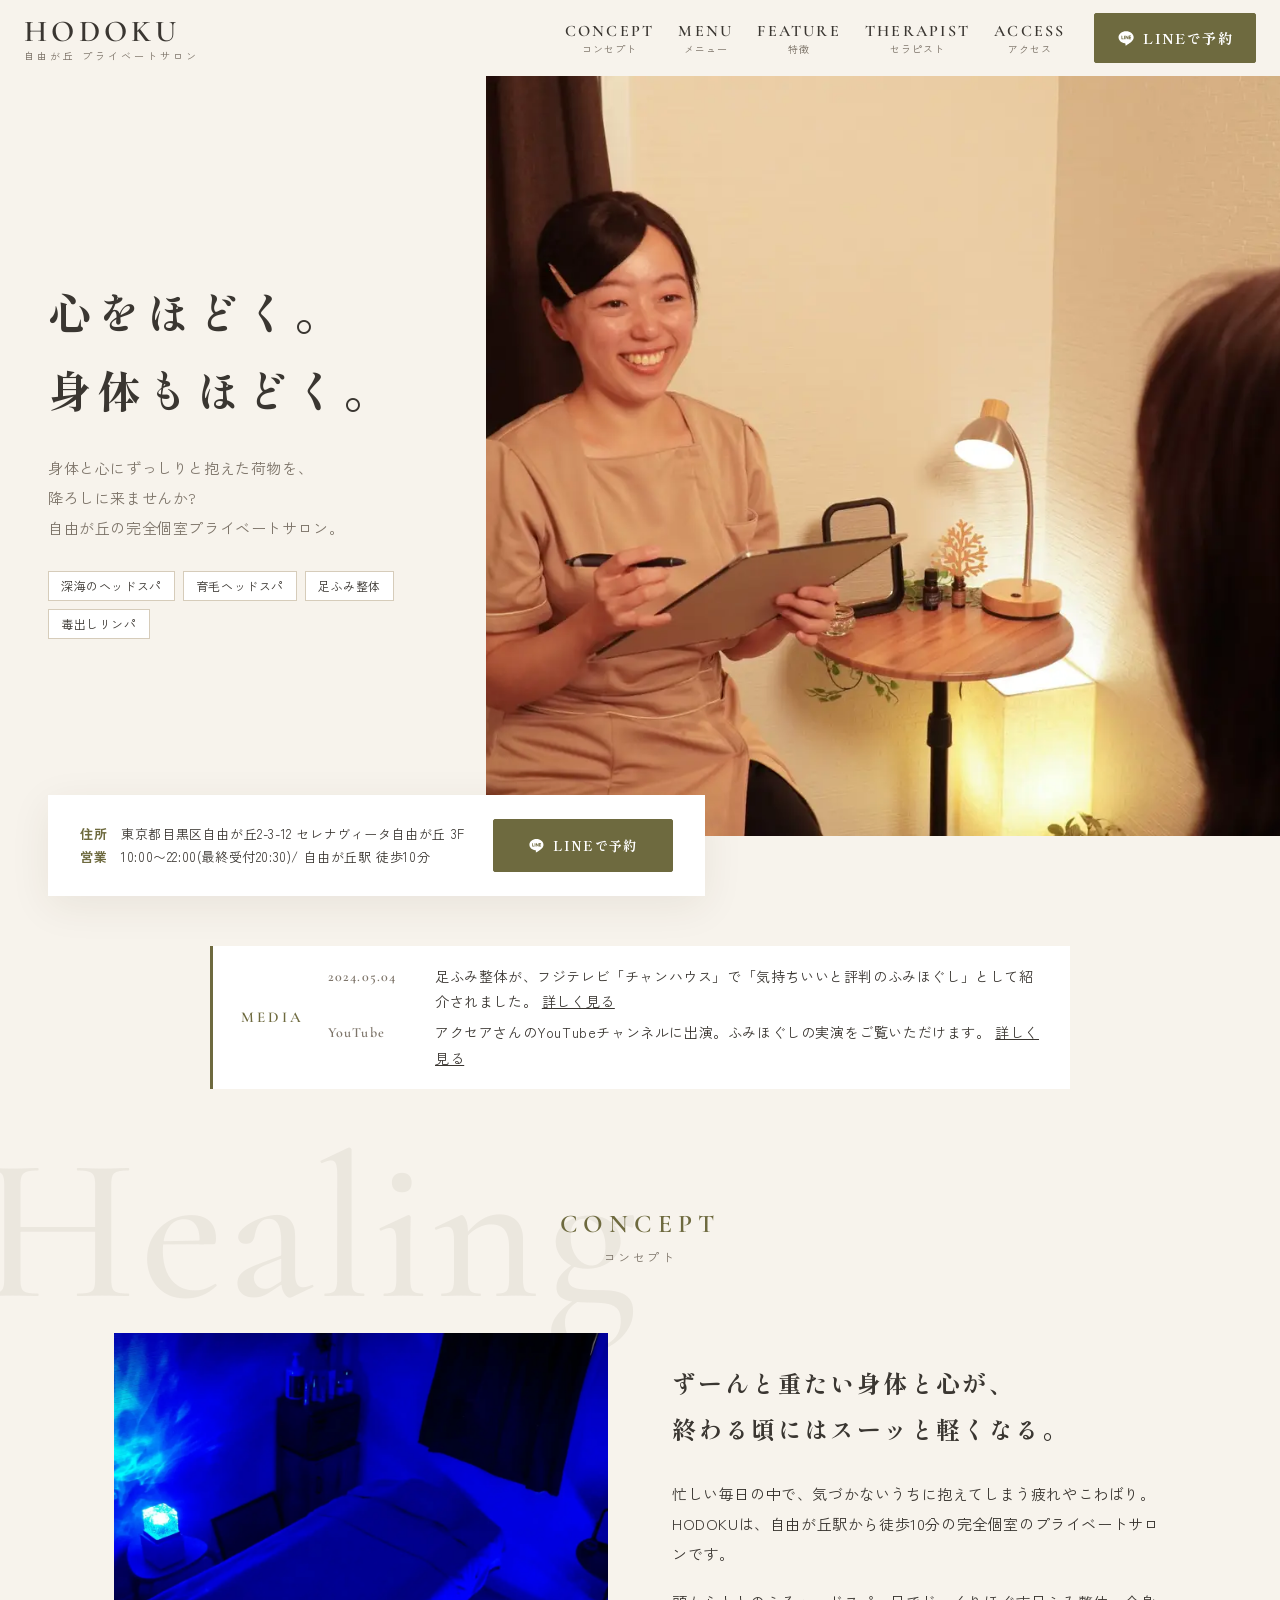
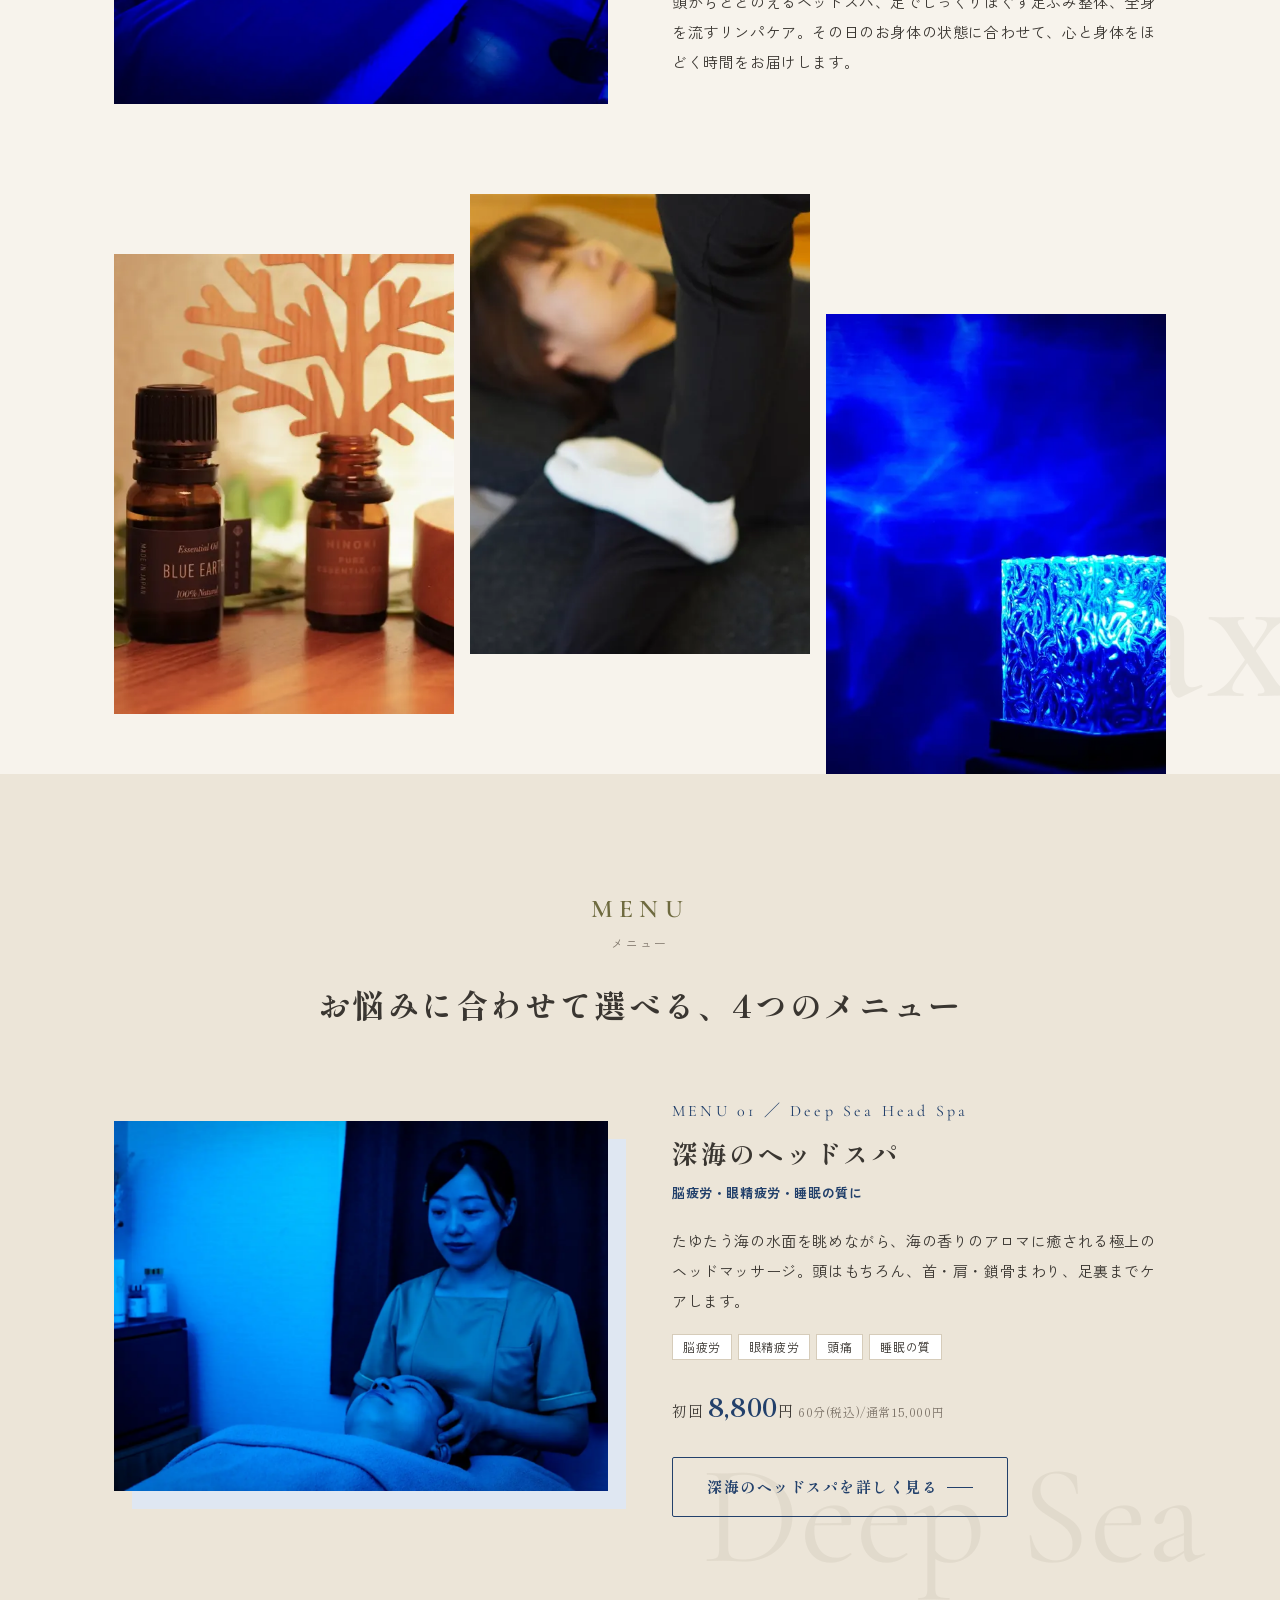
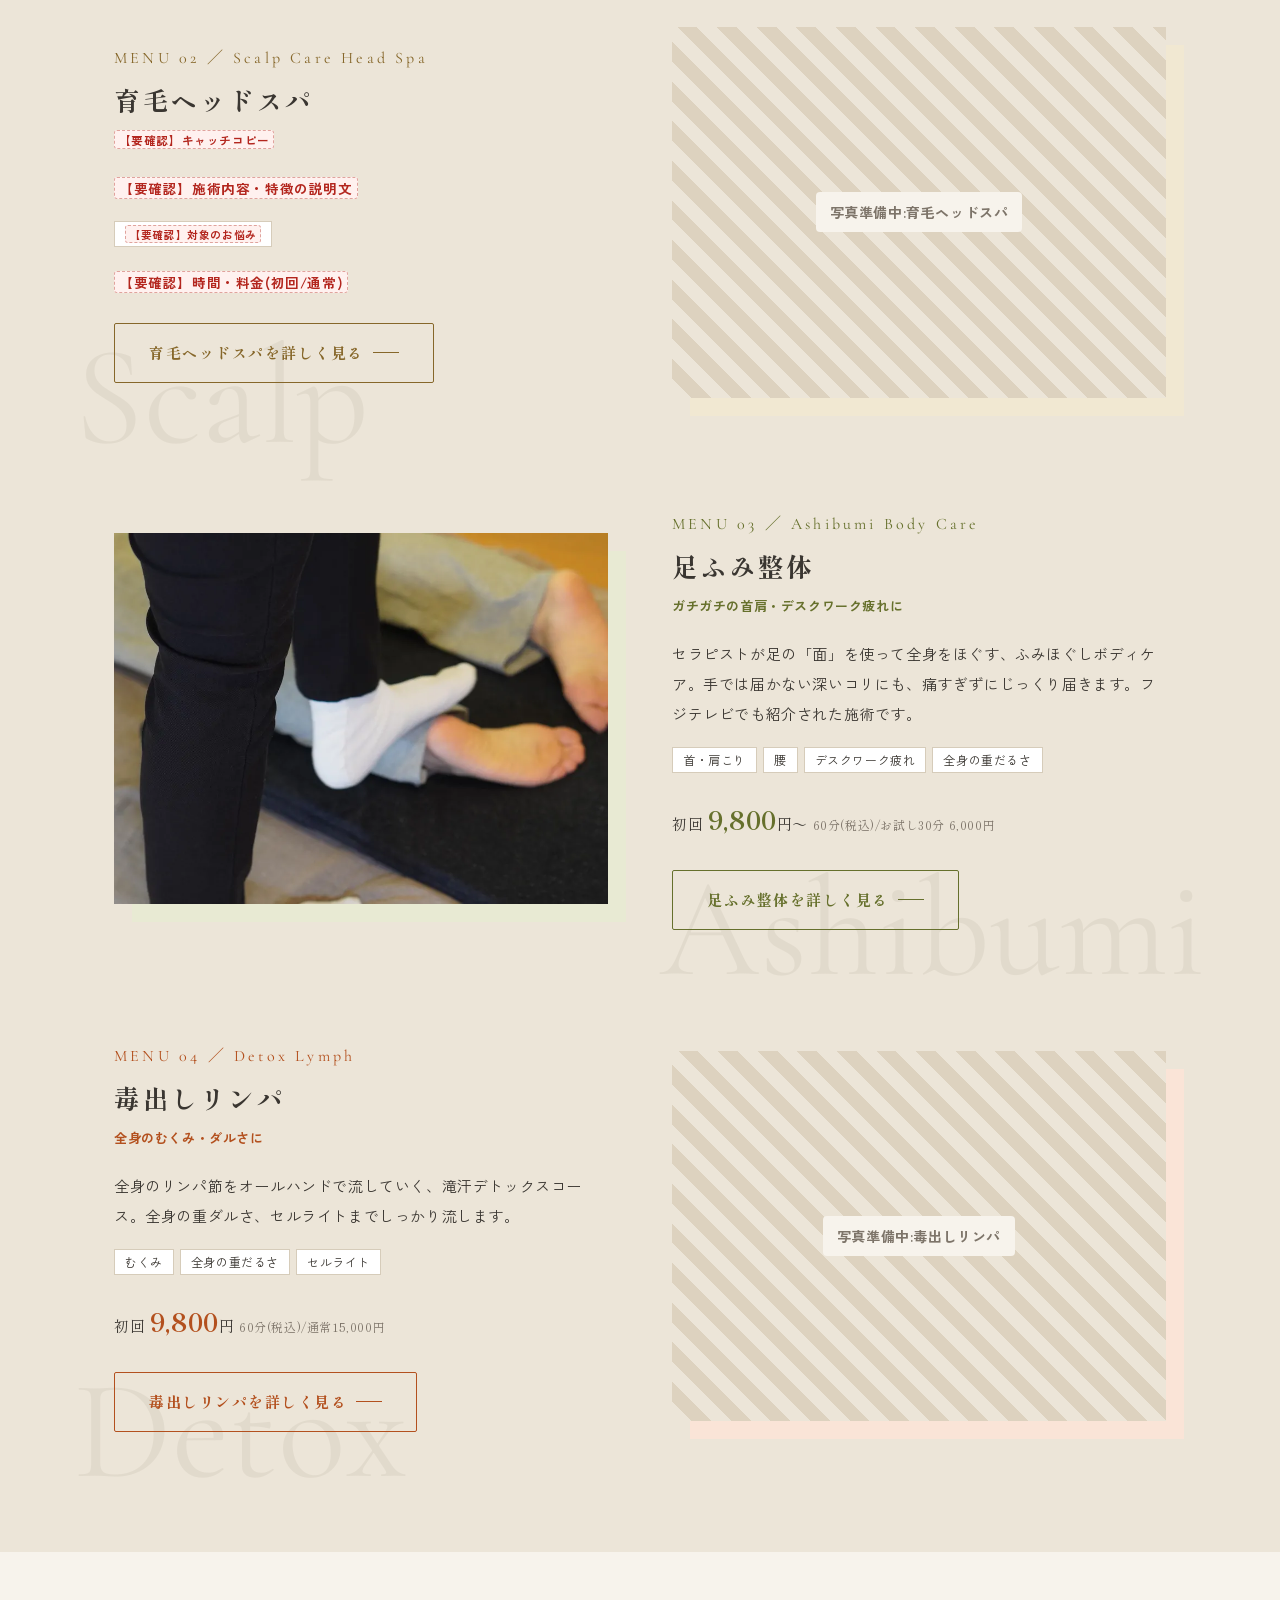
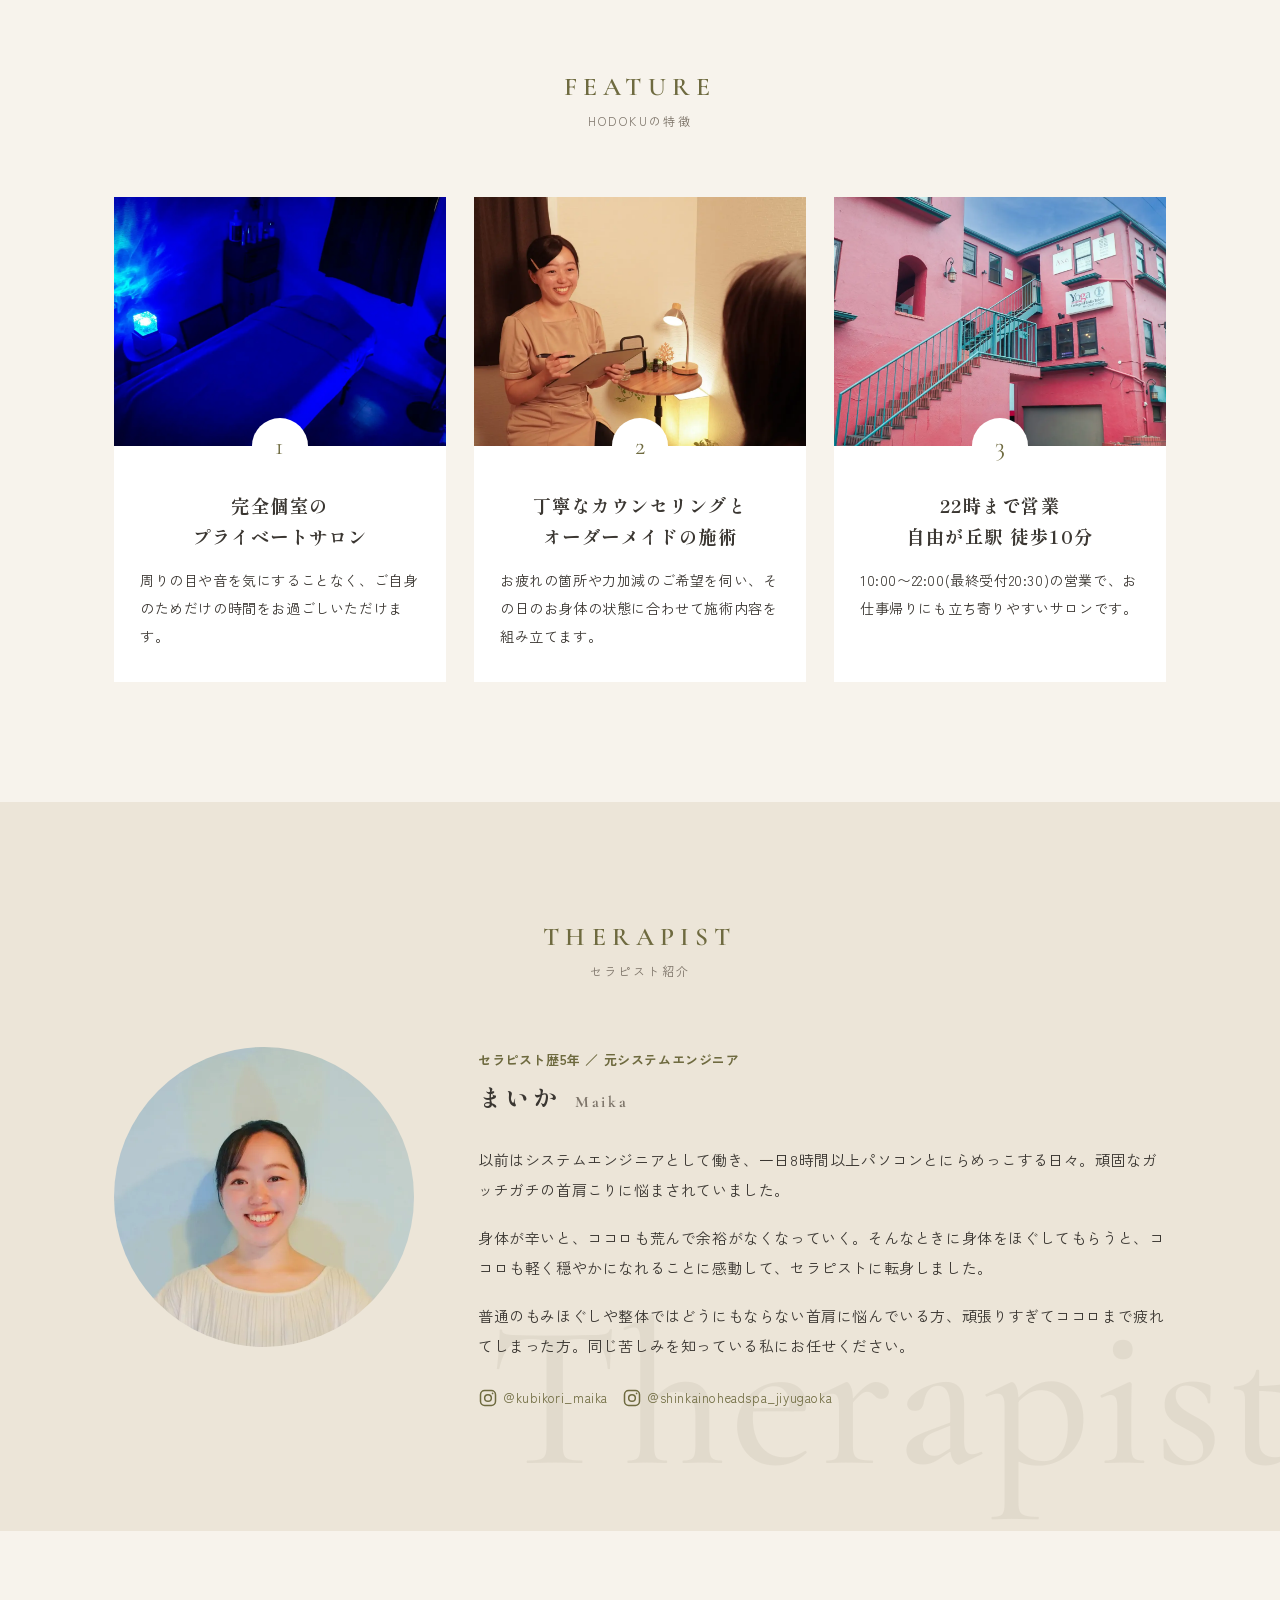
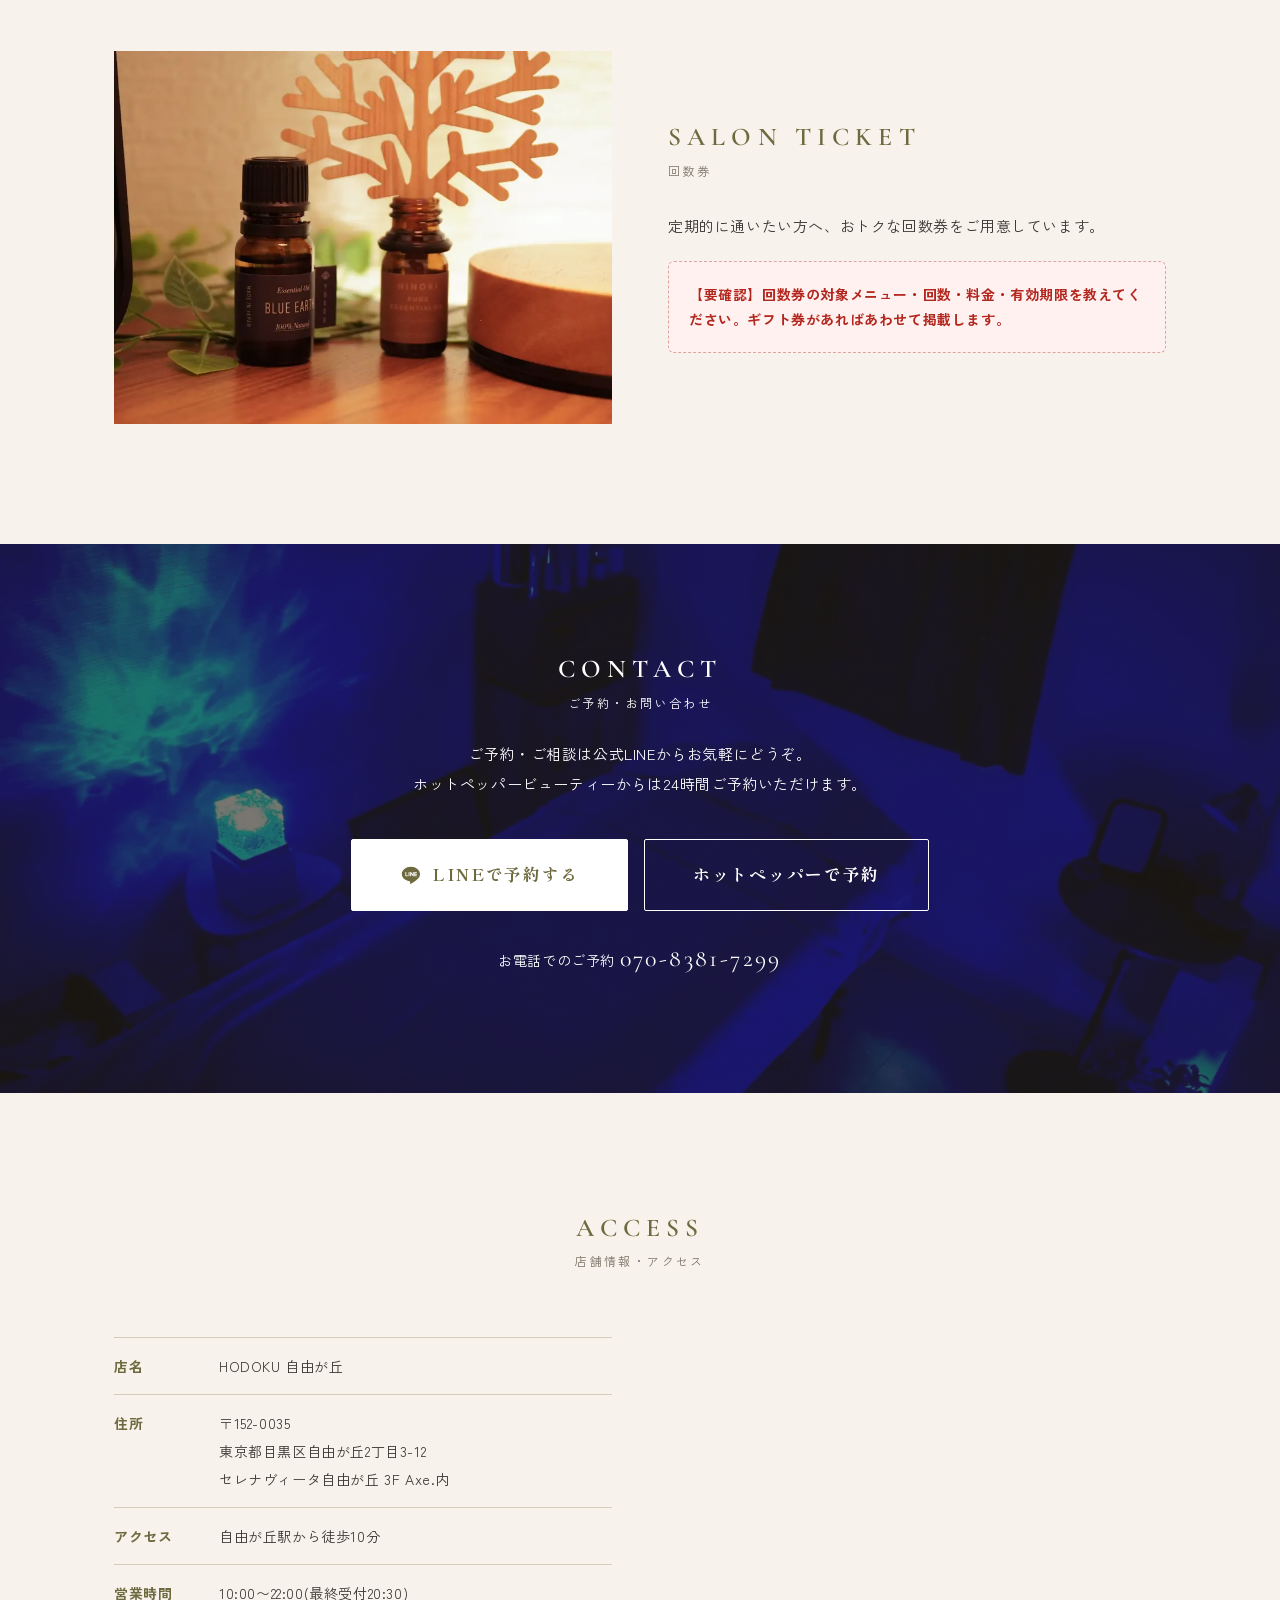
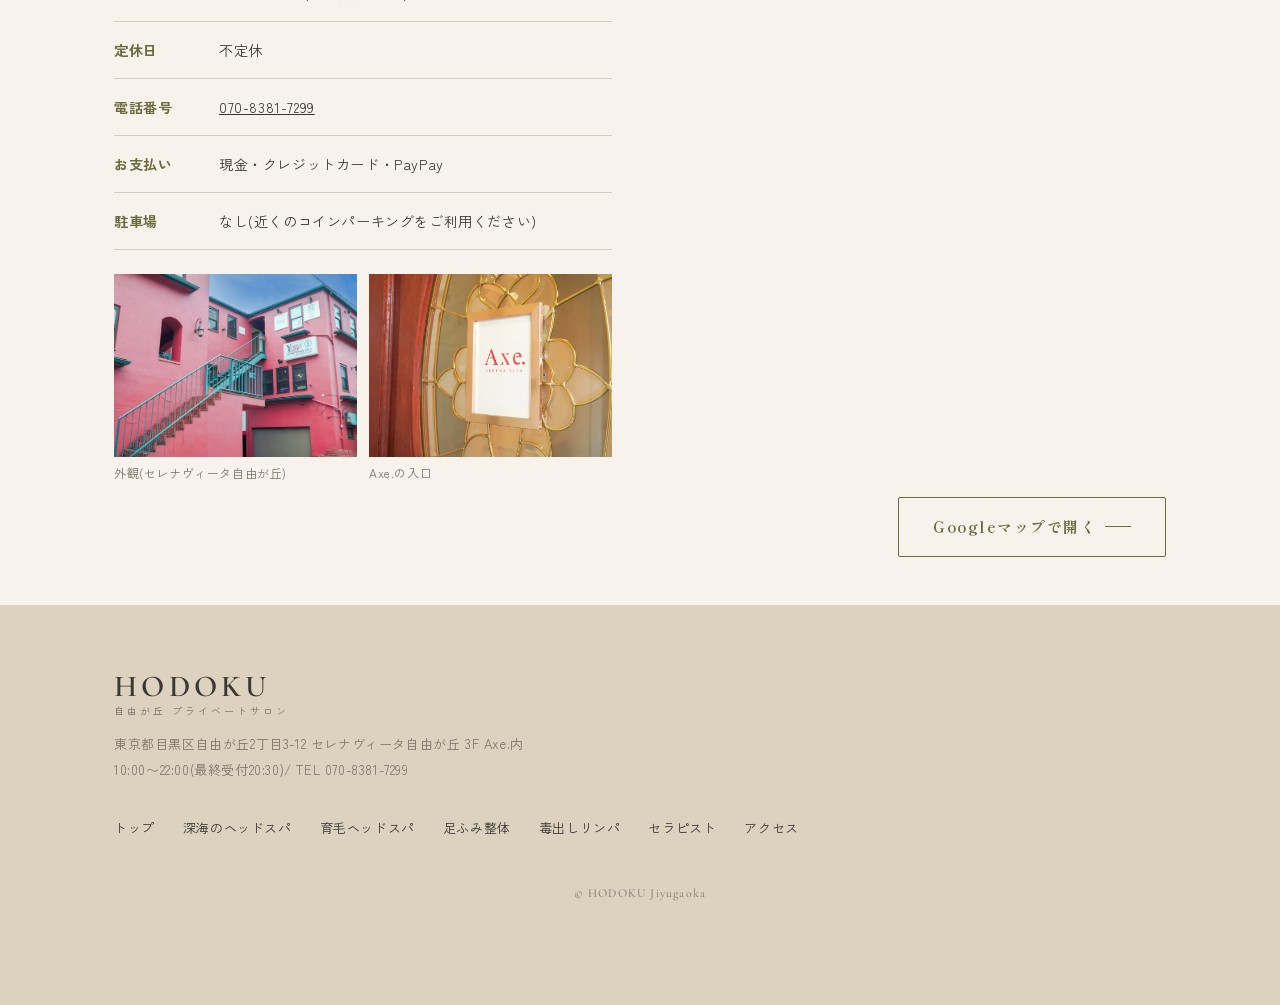
==== index.html @ baac7677 "Add the TV screenshots and embed the YouTube interview The two Fuji TV captures are cropped to drop " ====
<!DOCTYPE html>
<html lang="ja">
<head>
  <meta charset="UTF-8">
  <meta name="viewport" content="width=device-width, initial-scale=1">
  <title>HODOKU 自由が丘｜深海のヘッドスパ・育毛ヘッドスパ・足ふみ整体・毒出しリンパ</title>
  <meta name="description" content="自由が丘駅徒歩10分、完全個室のプライベートサロンHODOKU。深海のヘッドスパ、育毛ヘッドスパ、フジテレビでも紹介された足ふみ整体、毒出しリンパ。22時まで営業。">
  <meta property="og:title" content="HODOKU 自由が丘｜深海のヘッドスパ・育毛ヘッドスパ・足ふみ整体・毒出しリンパ">
  <meta property="og:description" content="自由が丘駅徒歩10分、完全個室のプライベートサロンHODOKU。深海のヘッドスパ、育毛ヘッドスパ、フジテレビでも紹介された足ふみ整体、毒出しリンパ。22時まで営業。">
  <meta property="og:type" content="website">
  <meta property="og:url" content="https://torontoriraku-cpu.github.io/hodoku-jiyugaoka/">
  <meta property="og:image" content="https://torontoriraku-cpu.github.io/hodoku-jiyugaoka/images/ogp.jpg">
  <meta name="twitter:card" content="summary_large_image">
  <link rel="icon" href="favicon.ico" sizes="any">
  <link rel="icon" href="images/icon-192.png" type="image/png" sizes="192x192">
  <link rel="apple-touch-icon" href="images/apple-touch-icon.png">
  <link rel="canonical" href="https://torontoriraku-cpu.github.io/hodoku-jiyugaoka/">
  <link rel="preconnect" href="https://fonts.googleapis.com">
  <link rel="preconnect" href="https://fonts.gstatic.com" crossorigin>
  <link href="https://fonts.googleapis.com/css2?family=Shippori+Mincho:wght@500;700&family=Zen+Kaku+Gothic+New:wght@400;500;700&family=Cormorant+Garamond:wght@500;600&display=swap" rel="stylesheet">
  <link rel="stylesheet" href="css/style.css?v=20261031f">
</head>
<body id="top">

  <header class="header">
    <div class="header__inner">
      <a href="#top" class="logo" aria-label="HODOKU 自由が丘 トップへ">
        <span class="logo__en">HODOKU</span>
        <span class="logo__sub">自由が丘 プライベートサロン</span>
      </a>
      <nav class="gnav" id="gnav" aria-label="メインメニュー">
        <ul class="gnav__list">
          <li><a href="#concept">CONCEPT<small>コンセプト</small></a></li>
          <li class="gnav__has-sub">
            <a href="#menu">MENU<small>メニュー</small></a>
            <ul class="gnav__sub">
              <li><a href="shinkai-headspa.html" class="theme-shinkai"><span class="gnav__sub-en">Deep Sea Head Spa</span>深海のヘッドスパ</a></li>
              <li><a href="ikumou-headspa.html" class="theme-ikumou"><span class="gnav__sub-en">Scalp Care Head Spa</span>育毛ヘッドスパ</a></li>
              <li><a href="ashibumi.html" class="theme-ashibumi"><span class="gnav__sub-en">Ashibumi Body Care</span>足ふみ整体</a></li>
              <li><a href="lymph.html" class="theme-lymph"><span class="gnav__sub-en">Detox Lymph</span>毒出しリンパ</a></li>
            </ul>
          </li>
          <li><a href="#feature">FEATURE<small>特徴</small></a></li>
          <li><a href="#therapist">THERAPIST<small>セラピスト</small></a></li>
          <li><a href="#access">ACCESS<small>アクセス</small></a></li>
        </ul>
        <a href="https://lin.ee/PEUslwN" class="btn btn--fill gnav__cta" target="_blank" rel="noopener"><svg class="ico" viewBox="0 0 24 24" aria-hidden="true"><path fill="currentColor" d="M12 3C6.5 3 2 6.6 2 11c0 3.9 3.5 7.2 8.3 7.9.3.1.8.2.9.5.1.3.1.7 0 .9l-.1.9c0 .3-.2 1 .9.5 1.1-.5 5.8-3.4 7.9-5.8C21.4 14.4 22 12.8 22 11c0-4.4-4.5-8-10-8Zm-3.6 10.6H6.4a.5.5 0 0 1-.5-.5V9.2a.5.5 0 0 1 1 0v3.4h1.5a.5.5 0 0 1 0 1Zm2-.5a.5.5 0 0 1-1 0V9.2a.5.5 0 0 1 1 0v3.9Zm4.7 0a.5.5 0 0 1-.9.3l-2-2.7v2.4a.5.5 0 0 1-1 0V9.2a.5.5 0 0 1 .9-.3l2 2.7V9.2a.5.5 0 0 1 1 0v3.9Zm3.1-2.4a.5.5 0 0 1 0 1h-1.5v.9h1.5a.5.5 0 0 1 0 1h-2a.5.5 0 0 1-.5-.5V9.2c0-.3.2-.5.5-.5h2a.5.5 0 0 1 0 1h-1.5v.9h1.5Z"/></svg>LINEで予約</a>
      </nav>
      <button class="hamburger" id="hamburger" type="button" aria-label="メニューを開く" aria-controls="gnav" aria-expanded="false">
        <span></span><span></span><span></span>
      </button>
    </div>
  </header>

  <main>

    <!-- ===== FV ===== -->
    <section class="top-fv">
      <div class="top-fv__inner">
        <div class="top-fv__copy">
          <h1 class="top-fv__catch">心をほどく。<br>身体もほどく。</h1>
          <p class="top-fv__lead">身体と心にずっしりと抱えた荷物を、<br class="pc">降ろしに来ませんか?<br>自由が丘の完全個室プライベートサロン。</p>
          <ul class="top-fv__menus">
            <li>深海のヘッドスパ</li><li>育毛ヘッドスパ</li><li>足ふみ整体</li><li>毒出しリンパ</li>
          </ul>
        </div>
        <figure class="top-fv__visual">
          <img src="images/counseling.webp" width="1200" height="900" alt="セラピストが施術前にお客様のお悩みを伺う様子">
        </figure>
      </div>
      <div class="top-fv__info">
        <dl>
          <dt>住所</dt><dd>東京都目黒区自由が丘2-3-12 セレナヴィータ自由が丘 3F</dd>
          <dt>営業</dt><dd>10:00〜22:00(最終受付20:30)/ 自由が丘駅 徒歩10分</dd>
        </dl>
        <a href="https://lin.ee/PEUslwN" class="btn btn--fill" target="_blank" rel="noopener"><svg class="ico" viewBox="0 0 24 24" aria-hidden="true"><path fill="currentColor" d="M12 3C6.5 3 2 6.6 2 11c0 3.9 3.5 7.2 8.3 7.9.3.1.8.2.9.5.1.3.1.7 0 .9l-.1.9c0 .3-.2 1 .9.5 1.1-.5 5.8-3.4 7.9-5.8C21.4 14.4 22 12.8 22 11c0-4.4-4.5-8-10-8Zm-3.6 10.6H6.4a.5.5 0 0 1-.5-.5V9.2a.5.5 0 0 1 1 0v3.4h1.5a.5.5 0 0 1 0 1Zm2-.5a.5.5 0 0 1-1 0V9.2a.5.5 0 0 1 1 0v3.9Zm4.7 0a.5.5 0 0 1-.9.3l-2-2.7v2.4a.5.5 0 0 1-1 0V9.2a.5.5 0 0 1 .9-.3l2 2.7V9.2a.5.5 0 0 1 1 0v3.9Zm3.1-2.4a.5.5 0 0 1 0 1h-1.5v.9h1.5a.5.5 0 0 1 0 1h-2a.5.5 0 0 1-.5-.5V9.2c0-.3.2-.5.5-.5h2a.5.5 0 0 1 0 1h-1.5v.9h1.5Z"/></svg>LINEで予約</a>
      </div>
    </section>

    <!-- ===== NEWS(メディア実績) ===== -->
    <div class="news">
      <div class="news__bar">
        <span class="news__label">MEDIA</span>
        <ul class="news__list">
          <li><time datetime="2024-05-04">2024.05.04</time><span>足ふみ整体が、フジテレビ「チャンハウス」で「気持ちいいと評判のふみほぐし」として紹介されました。 <a href="ashibumi.html#media">詳しく見る</a></span></li>
          <li><time>YouTube</time><span>アクセアさんのYouTubeチャンネルに出演。ふみほぐしの実演をご覧いただけます。 <a href="ashibumi.html#media">詳しく見る</a></span></li>
        </ul>
      </div>
    </div>

    <!-- ===== CONCEPT ===== -->
    <section class="section concept" id="concept">
      <span class="ghost ghost--1" aria-hidden="true">Healing</span>
      <div class="container">
        <div class="sec-head">
          <p class="sec-en">CONCEPT</p>
          <p class="sec-ja">コンセプト</p>
        </div>

        <div class="concept__grid">
          <figure class="concept__photo"><img src="images/room.webp" width="1200" height="900" alt="完全個室の施術ルーム" loading="lazy"></figure>
          <div class="concept__text">
            <h3>ずーんと重たい身体と心が、<br>終わる頃にはスーッと軽くなる。</h3>
            <p>忙しい毎日の中で、気づかないうちに抱えてしまう疲れやこわばり。HODOKUは、自由が丘駅から徒歩10分の完全個室のプライベートサロンです。</p>
            <p>頭からととのえるヘッドスパ、足でじっくりほぐす足ふみ整体、全身を流すリンパケア。その日のお身体の状態に合わせて、心と身体をほどく時間をお届けします。</p>
          </div>
        </div>
        <div class="collage" aria-hidden="true">
          <img class="c1" src="images/aroma.webp" alt="" loading="lazy">
          <img class="c2" src="images/ashibumi-2.webp" alt="" loading="lazy">
          <img class="c3" src="images/wave-lamp.webp" alt="" loading="lazy">
        </div>
      </div>
      <span class="ghost ghost--2" aria-hidden="true">Relax</span>
    </section>

    <!-- ===== MENU ===== -->
    <section class="section section--sand" id="menu">
      <div class="container">
        <div class="sec-head">
          <p class="sec-en">MENU</p>
          <p class="sec-ja">メニュー</p>
          <h2 class="sec-title">お悩みに合わせて選べる、4つのメニュー</h2>
        </div>

        <div class="menu-rows">
          <article class="menu-row theme-shinkai">
            <div class="menu-row__photo"><img src="images/treatment.webp" width="1200" height="900" alt="深海をイメージした青い光の中でのヘッドスパ" loading="lazy"></div>
            <div class="menu-row__body">
              <p class="menu-row__no">MENU 01 ／ Deep Sea Head Spa</p>
              <h3 class="menu-row__title">深海のヘッドスパ</h3>
              <p class="menu-row__catch">脳疲労・眼精疲労・睡眠の質に</p>
              <p class="menu-row__desc">たゆたう海の水面を眺めながら、海の香りのアロマに癒される極上のヘッドマッサージ。頭はもちろん、首・肩・鎖骨まわり、足裏までケアします。</p>
              <ul class="menu-row__tags"><li>脳疲労</li><li>眼精疲労</li><li>頭痛</li><li>睡眠の質</li></ul>
              <p class="menu-row__price">初回 <b>8,800</b>円 <small>60分(税込)/通常15,000円</small></p>
              <a href="shinkai-headspa.html" class="btn btn--line btn-arrow">深海のヘッドスパを詳しく見る</a>
            </div>
            <span class="menu-row__ghost" aria-hidden="true">Deep Sea</span>
          </article>
          <article class="menu-row theme-ikumou">
            <div class="menu-row__photo"><div class="photo-ph"><span>写真準備中:育毛ヘッドスパ</span></div></div>
            <div class="menu-row__body">
              <p class="menu-row__no">MENU 02 ／ Scalp Care Head Spa</p>
              <h3 class="menu-row__title">育毛ヘッドスパ</h3>
              <p class="menu-row__catch"><span class="todo">【要確認】キャッチコピー</span></p>
              <p class="menu-row__desc"><span class="todo">【要確認】施術内容・特徴の説明文</span></p>
              <ul class="menu-row__tags"><li><span class="todo">【要確認】対象のお悩み</span></li></ul>
              <p class="menu-row__price"><span class="todo">【要確認】時間・料金(初回/通常)</span></p>
              <a href="ikumou-headspa.html" class="btn btn--line btn-arrow">育毛ヘッドスパを詳しく見る</a>
            </div>
            <span class="menu-row__ghost" aria-hidden="true">Scalp</span>
          </article>
          <article class="menu-row theme-ashibumi">
            <div class="menu-row__photo"><img src="images/ashibumi-1.webp" width="1200" height="900" alt="セラピストが足でふくらはぎをほぐす足ふみ整体の様子" loading="lazy"></div>
            <div class="menu-row__body">
              <p class="menu-row__no">MENU 03 ／ Ashibumi Body Care</p>
              <h3 class="menu-row__title">足ふみ整体</h3>
              <p class="menu-row__catch">ガチガチの首肩・デスクワーク疲れに</p>
              <p class="menu-row__desc">セラピストが足の「面」を使って全身をほぐす、ふみほぐしボディケア。手では届かない深いコリにも、痛すぎずにじっくり届きます。フジテレビでも紹介された施術です。</p>
              <ul class="menu-row__tags"><li>首・肩こり</li><li>腰</li><li>デスクワーク疲れ</li><li>全身の重だるさ</li></ul>
              <p class="menu-row__price">初回 <b>9,800</b>円〜 <small>60分(税込)/お試し30分 6,000円</small></p>
              <a href="ashibumi.html" class="btn btn--line btn-arrow">足ふみ整体を詳しく見る</a>
            </div>
            <span class="menu-row__ghost" aria-hidden="true">Ashibumi</span>
          </article>
          <article class="menu-row theme-lymph">
            <div class="menu-row__photo"><div class="photo-ph"><span>写真準備中:毒出しリンパ</span></div></div>
            <div class="menu-row__body">
              <p class="menu-row__no">MENU 04 ／ Detox Lymph</p>
              <h3 class="menu-row__title">毒出しリンパ</h3>
              <p class="menu-row__catch">全身のむくみ・ダルさに</p>
              <p class="menu-row__desc">全身のリンパ節をオールハンドで流していく、滝汗デトックスコース。全身の重ダルさ、セルライトまでしっかり流します。</p>
              <ul class="menu-row__tags"><li>むくみ</li><li>全身の重だるさ</li><li>セルライト</li></ul>
              <p class="menu-row__price">初回 <b>9,800</b>円 <small>60分(税込)/通常15,000円</small></p>
              <a href="lymph.html" class="btn btn--line btn-arrow">毒出しリンパを詳しく見る</a>
            </div>
            <span class="menu-row__ghost" aria-hidden="true">Detox</span>
          </article>
        </div>
      </div>
    </section>

    <!-- ===== FEATURE(特徴) ===== -->
    <section class="section" id="feature">
      <div class="container">
        <div class="sec-head">
          <p class="sec-en">FEATURE</p>
          <p class="sec-ja">HODOKUの特徴</p>
        </div>

        <ul class="char-list">
          <li class="char-item">
            <img src="images/room.webp" width="1200" height="900" alt="" loading="lazy">
            <div class="char-item__body">
              <span class="char-item__no">1</span>
              <h3>完全個室の<br>プライベートサロン</h3>
              <p>周りの目や音を気にすることなく、ご自身のためだけの時間をお過ごしいただけます。</p>
            </div>
          </li>
          <li class="char-item">
            <img src="images/counseling.webp" width="1200" height="900" alt="" loading="lazy">
            <div class="char-item__body">
              <span class="char-item__no">2</span>
              <h3>丁寧なカウンセリングと<br>オーダーメイドの施術</h3>
              <p>お疲れの箇所や力加減のご希望を伺い、その日のお身体の状態に合わせて施術内容を組み立てます。</p>
            </div>
          </li>
          <li class="char-item">
            <img src="images/exterior.webp" width="1200" height="900" alt="" loading="lazy">
            <div class="char-item__body">
              <span class="char-item__no">3</span>
              <h3>22時まで営業<br>自由が丘駅 徒歩10分</h3>
              <p>10:00〜22:00(最終受付20:30)の営業で、お仕事帰りにも立ち寄りやすいサロンです。</p>
            </div>
          </li>
        </ul>
      </div>
    </section>

    <!-- ===== THERAPIST ===== -->
    <section class="section section--sand" id="therapist">
      <span class="ghost" style="right:-20px;bottom:30px" aria-hidden="true">Therapist</span>
      <div class="container">
        <div class="sec-head">
          <p class="sec-en">THERAPIST</p>
          <p class="sec-ja">セラピスト紹介</p>
        </div>

        <div class="therapist__grid">
          <figure class="therapist__photo"><img src="images/therapist.webp" width="600" height="600" alt="セラピスト まいか" loading="lazy"></figure>
          <div>
            <p class="therapist__role">セラピスト歴5年 ／ 元システムエンジニア</p>
            <h3 class="therapist__name">まいか<small>Maika</small></h3>
            <div class="therapist__text">
              <p>以前はシステムエンジニアとして働き、一日8時間以上パソコンとにらめっこする日々。頑固なガッチガチの首肩こりに悩まされていました。</p>
              <p>身体が辛いと、ココロも荒んで余裕がなくなっていく。そんなときに身体をほぐしてもらうと、ココロも軽く穏やかになれることに感動して、セラピストに転身しました。</p>
              <p>普通のもみほぐしや整体ではどうにもならない首肩に悩んでいる方、頑張りすぎてココロまで疲れてしまった方。同じ苦しみを知っている私にお任せください。</p>
            </div>
            <div class="therapist__sns">
              <a href="https://www.instagram.com/kubikori_maika" target="_blank" rel="noopener"><svg viewBox="0 0 24 24" aria-hidden="true" fill="none" stroke="currentColor" stroke-width="1.8"><rect x="3" y="3" width="18" height="18" rx="5"/><circle cx="12" cy="12" r="4"/><circle cx="17.5" cy="6.5" r="1" fill="currentColor" stroke="none"/></svg>@kubikori_maika</a>
              <a href="https://www.instagram.com/shinkainoheadspa_jiyugaoka" target="_blank" rel="noopener"><svg viewBox="0 0 24 24" aria-hidden="true" fill="none" stroke="currentColor" stroke-width="1.8"><rect x="3" y="3" width="18" height="18" rx="5"/><circle cx="12" cy="12" r="4"/><circle cx="17.5" cy="6.5" r="1" fill="currentColor" stroke="none"/></svg>@shinkainoheadspa_jiyugaoka</a>
            </div>
          </div>
        </div>
      </div>
    </section>

    <!-- ===== TICKET ===== -->
    <section class="section" id="ticket">
      <div class="container">
        <div class="ticket__grid">
          <figure class="ticket__photo"><img src="images/aroma.webp" width="1200" height="900" alt="サロンのアロマ" loading="lazy"></figure>
          <div>
            <div class="sec-head sec-head--left" style="margin-bottom:28px">
              <p class="sec-en">SALON TICKET</p>
              <p class="sec-ja">回数券</p>
            </div>
            <p>定期的に通いたい方へ、おトクな回数券をご用意しています。</p>
            <div style="margin-top:20px"><p class="todo-block">【要確認】回数券の対象メニュー・回数・料金・有効期限を教えてください。ギフト券があればあわせて掲載します。</p></div>
          </div>
        </div>
      </div>
    </section>

    <!-- ===== CONTACT ===== -->
    <section class="contact" id="reserve">
      <div class="container">
        <p class="sec-en">CONTACT</p>
        <p class="sec-ja">ご予約・お問い合わせ</p>
        <p class="contact__text">ご予約・ご相談は公式LINEからお気軽にどうぞ。<br>ホットペッパービューティーからは24時間ご予約いただけます。</p>
        <div class="contact__btns">
          <a href="https://lin.ee/PEUslwN" class="btn btn--white btn--lg" target="_blank" rel="noopener"><svg class="ico" viewBox="0 0 24 24" aria-hidden="true"><path fill="currentColor" d="M12 3C6.5 3 2 6.6 2 11c0 3.9 3.5 7.2 8.3 7.9.3.1.8.2.9.5.1.3.1.7 0 .9l-.1.9c0 .3-.2 1 .9.5 1.1-.5 5.8-3.4 7.9-5.8C21.4 14.4 22 12.8 22 11c0-4.4-4.5-8-10-8Zm-3.6 10.6H6.4a.5.5 0 0 1-.5-.5V9.2a.5.5 0 0 1 1 0v3.4h1.5a.5.5 0 0 1 0 1Zm2-.5a.5.5 0 0 1-1 0V9.2a.5.5 0 0 1 1 0v3.9Zm4.7 0a.5.5 0 0 1-.9.3l-2-2.7v2.4a.5.5 0 0 1-1 0V9.2a.5.5 0 0 1 .9-.3l2 2.7V9.2a.5.5 0 0 1 1 0v3.9Zm3.1-2.4a.5.5 0 0 1 0 1h-1.5v.9h1.5a.5.5 0 0 1 0 1h-2a.5.5 0 0 1-.5-.5V9.2c0-.3.2-.5.5-.5h2a.5.5 0 0 1 0 1h-1.5v.9h1.5Z"/></svg>LINEで予約する</a>
          <a href="https://beauty.hotpepper.jp/kr/slnH000615638/" class="btn btn--line btn--lg" style="color:#fff;border-color:#fff" target="_blank" rel="noopener">ホットペッパーで予約</a>
        </div>
        <p class="contact__tel">お電話でのご予約 <a href="tel:07083817299">070-8381-7299</a></p>
      </div>
    </section>

    <!-- ===== ACCESS ===== -->
    <section class="section" id="access">
      <div class="container">
        <div class="sec-head">
          <p class="sec-en">ACCESS</p>
          <p class="sec-ja">店舗情報・アクセス</p>
        </div>
        <div class="access__grid">
          <div>
            <dl class="info-table">
              <dt>店名</dt><dd>HODOKU 自由が丘</dd>
              <dt>住所</dt><dd>〒152-0035<br>東京都目黒区自由が丘2丁目3-12<br>セレナヴィータ自由が丘 3F Axe.内</dd>
              <dt>アクセス</dt><dd>自由が丘駅から徒歩10分</dd>
              <dt>営業時間</dt><dd>10:00〜22:00(最終受付20:30)</dd>
              <dt>定休日</dt><dd>不定休</dd>
              <dt>電話番号</dt><dd><a href="tel:07083817299">070-8381-7299</a></dd>
              <dt>お支払い</dt><dd>現金・クレジットカード・PayPay</dd>
              <dt>駐車場</dt><dd>なし(近くのコインパーキングをご利用ください)</dd>
            </dl>
            <div class="access__photos">
              <figure><img src="images/exterior.webp" width="1200" height="900" alt="セレナヴィータ自由が丘の外観" loading="lazy"><figcaption>外観(セレナヴィータ自由が丘)</figcaption></figure>
              <figure><img src="images/entrance.webp" width="1200" height="900" alt="Axe.の入口" loading="lazy"><figcaption>Axe.の入口</figcaption></figure>
            </div>
          </div>
          <div class="access__map">
            <iframe src="https://www.google.com/maps?q=%E6%9D%B1%E4%BA%AC%E9%83%BD%E7%9B%AE%E9%BB%92%E5%8C%BA%E8%87%AA%E7%94%B1%E3%81%8C%E4%B8%982-3-12&output=embed" title="HODOKU 自由が丘の地図" loading="lazy" referrerpolicy="no-referrer-when-downgrade"></iframe>
            <p style="margin-top:12px;text-align:right"><a href="https://share.google/C0satFyDOxvG9p221" target="_blank" rel="noopener" class="btn btn--line btn-arrow">Googleマップで開く</a></p>
          </div>
        </div>
      </div>
    </section>

  </main>

  <footer class="footer">
    <div class="container">
      <div class="footer__inner">
        <div>
          <a href="index.html" class="logo"><span class="logo__en">HODOKU</span><span class="logo__sub">自由が丘 プライベートサロン</span></a>
          <p class="footer__addr">東京都目黒区自由が丘2丁目3-12 セレナヴィータ自由が丘 3F Axe.内<br>10:00〜22:00(最終受付20:30)/ TEL 070-8381-7299</p>
        </div>
        <nav class="footer__nav" aria-label="サイトマップ">
          <a href="index.html">トップ</a>
          <a href="shinkai-headspa.html">深海のヘッドスパ</a>
          <a href="ikumou-headspa.html">育毛ヘッドスパ</a>
          <a href="ashibumi.html">足ふみ整体</a>
          <a href="lymph.html">毒出しリンパ</a>
          <a href="#therapist">セラピスト</a>
          <a href="#access">アクセス</a>
        </nav>
      </div>
      <p class="footer__copy">&copy; HODOKU Jiyugaoka</p>
    </div>
  </footer>

  <div class="fixed-cta" id="fixedCta">
    <a href="https://lin.ee/PEUslwN" class="btn btn--fill" target="_blank" rel="noopener"><svg class="ico" viewBox="0 0 24 24" aria-hidden="true"><path fill="currentColor" d="M12 3C6.5 3 2 6.6 2 11c0 3.9 3.5 7.2 8.3 7.9.3.1.8.2.9.5.1.3.1.7 0 .9l-.1.9c0 .3-.2 1 .9.5 1.1-.5 5.8-3.4 7.9-5.8C21.4 14.4 22 12.8 22 11c0-4.4-4.5-8-10-8Zm-3.6 10.6H6.4a.5.5 0 0 1-.5-.5V9.2a.5.5 0 0 1 1 0v3.4h1.5a.5.5 0 0 1 0 1Zm2-.5a.5.5 0 0 1-1 0V9.2a.5.5 0 0 1 1 0v3.9Zm4.7 0a.5.5 0 0 1-.9.3l-2-2.7v2.4a.5.5 0 0 1-1 0V9.2a.5.5 0 0 1 .9-.3l2 2.7V9.2a.5.5 0 0 1 1 0v3.9Zm3.1-2.4a.5.5 0 0 1 0 1h-1.5v.9h1.5a.5.5 0 0 1 0 1h-2a.5.5 0 0 1-.5-.5V9.2c0-.3.2-.5.5-.5h2a.5.5 0 0 1 0 1h-1.5v.9h1.5Z"/></svg>LINEで予約</a>
    <a href="https://beauty.hotpepper.jp/kr/slnH000615638/" class="btn btn--line" target="_blank" rel="noopener">ホットペッパー</a>
  </div>
  <a href="#top" class="pagetop" id="pagetop" aria-label="ページの先頭へ">PAGE<br>TOP</a>

  <script src="js/main.js?v=20261031f"></script>
</body>
</html>
---- css/style.css ----
/* ==========================================================
   HODOKU 自由が丘
   ========================================================== */

:root {
  --bg: #f7f3ec;
  --sand: #ece5d8;
  --sand-deep: #ddd2bf;
  --line: #d6ccba;
  --text: #3a3631;
  --muted: #7d7469;
  --white: #ffffff;
  --accent: #6e6a3f;        /* オリーブ(サロン共通) */
  --accent-dark: #565330;
  --accent-soft: #e6e3cf;
  --line-green: #06c755;
  --ghost: rgba(122, 108, 86, .09);
  --mincho: "Shippori Mincho", "Hiragino Mincho ProN", "Yu Mincho", serif;
  --gothic: "Zen Kaku Gothic New", "Hiragino Sans", "Yu Gothic", sans-serif;
  --en: "Cormorant Garamond", var(--mincho);
  --header-h: 76px;
  --container: 1100px;
}

/* メニューごとのアクセントカラー */
.theme-shinkai  { --accent: #22406b; --accent-dark: #172d4d; --accent-soft: #dfe7f2; }  /* ネイビー */
.theme-ikumou   { --accent: #86672a; --accent-dark: #6a511f; --accent-soft: #f1e8d2; }  /* ゴールド */
.theme-ashibumi { --accent: #66702c; --accent-dark: #4f5721; --accent-soft: #e8ead3; }  /* オリーブ */
.theme-lymph    { --accent: #b3501e; --accent-dark: #8f3f17; --accent-soft: #fae4d7; }  /* オレンジ寄りのコーラル */

*, *::before, *::after { box-sizing: border-box; }
html { scroll-behavior: smooth; scroll-padding-top: var(--header-h); }
body {
  margin: 0;
  font-family: var(--gothic);
  font-size: 15px;
  line-height: 2;
  letter-spacing: .04em;
  color: var(--text);
  background: var(--bg);
  -webkit-font-smoothing: antialiased;
  overflow-x: hidden;
}
img { max-width: 100%; height: auto; display: block; }
a { color: inherit; }
ul, ol { list-style: none; margin: 0; padding: 0; }
h1, h2, h3, h4, p, dl, dd, figure, blockquote { margin: 0; }

.container { width: 100%; max-width: var(--container); margin: 0 auto; padding: 0 24px; }
.section { position: relative; padding: 120px 0; overflow-x: clip; }
.section--sand { background: var(--sand); }
.sp { display: none; }

/* 未確定の内容(公開前に差し替え) */
.todo {
  display: inline;
  padding: 0 .3em;
  color: #b3261e;
  background: #fff1ef;
  border: 1px dashed #e0a39d;
  border-radius: 3px;
  font-family: var(--gothic);
  font-size: .9em;
  font-weight: 700;
}
.todo-block {
  display: block;
  padding: 20px;
  color: #b3261e;
  background: #fff1ef;
  border: 1px dashed #e0a39d;
  border-radius: 6px;
  font-size: 14px;
  font-weight: 700;
  line-height: 1.8;
}
.photo-ph {
  display: grid;
  place-items: center;
  aspect-ratio: 4 / 3;
  width: 100%;
  color: var(--muted);
  background: repeating-linear-gradient(45deg, var(--sand) 0 14px, var(--sand-deep) 14px 28px);
  font-size: 14px;
  font-weight: 700;
  text-align: center;
}
.photo-ph span { padding: 6px 14px; background: var(--bg); border-radius: 4px; }

/* ---------- Buttons ---------- */
.btn {
  display: inline-flex;
  align-items: center;
  justify-content: center;
  gap: .6em;
  padding: 14px 34px;
  border: 1px solid var(--accent);
  border-radius: 2px;
  font-family: var(--mincho);
  font-weight: 700;
  letter-spacing: .1em;
  text-decoration: none;
  transition: background .25s, color .25s, transform .25s;
}
.btn--fill { color: var(--white); background: var(--accent); }
.btn--fill:hover { background: var(--accent-dark); transform: translateY(-2px); }
.btn--line { color: var(--accent); background: transparent; }
.btn--line:hover { color: var(--white); background: var(--accent); }
.btn--white { color: var(--accent); background: var(--white); border-color: var(--white); }
.btn--lg { padding: 18px 48px; font-size: 1.05rem; }
.btn .ico { width: 1.3em; height: 1.3em; flex: none; }
.btn-arrow::after { content: ""; width: 26px; height: 1px; background: currentColor; transition: width .25s; }
.btn-arrow:hover::after { width: 36px; }

/* ---------- Section heading ---------- */
.sec-head { position: relative; text-align: center; margin-bottom: 64px; }
.sec-en {
  font-family: var(--en);
  font-size: 1.6rem;
  font-weight: 600;
  letter-spacing: .24em;
  color: var(--accent);
  line-height: 1.2;
}
.sec-ja { margin-top: 6px; font-size: 12px; letter-spacing: .2em; color: var(--muted); }
.sec-title {
  margin-top: 22px;
  font-family: var(--mincho);
  font-size: clamp(1.4rem, 3vw, 2rem);
  font-weight: 700;
  line-height: 1.7;
  letter-spacing: .08em;
}
.sec-lead { margin-top: 20px; color: var(--muted); }
.sec-head--left { text-align: left; }

/* 背景の大きな英字 */
.ghost {
  position: absolute;
  z-index: 0;
  font-family: var(--en);
  font-size: clamp(5rem, 16vw, 13rem);
  font-weight: 500;
  line-height: 1;
  letter-spacing: .02em;
  color: var(--ghost);
  white-space: nowrap;
  pointer-events: none;
  user-select: none;
}
.section > .container { position: relative; z-index: 1; }

/* ---------- Header ---------- */
.header {
  position: fixed;
  inset: 0 0 auto 0;
  z-index: 100;
  height: var(--header-h);
  transition: background .3s, box-shadow .3s;
}
.header.is-scrolled, .header--solid { background: rgba(247, 243, 236, .96); box-shadow: 0 1px 0 var(--line); }
.header__inner {
  display: flex;
  align-items: center;
  justify-content: space-between;
  height: 100%;
  max-width: 1280px;
  margin: 0 auto;
  padding: 0 24px;
}
.logo { display: flex; flex-direction: column; text-decoration: none; line-height: 1.2; }
.logo__en { font-family: var(--en); font-size: 1.9rem; font-weight: 600; letter-spacing: .14em; }
.logo__sub { font-size: 10px; letter-spacing: .3em; color: var(--muted); }
.gnav { display: flex; align-items: center; gap: 28px; }
.gnav__list { display: flex; gap: 24px; }
.gnav__list a {
  display: block;
  font-family: var(--en);
  font-size: 1rem;
  font-weight: 600;
  letter-spacing: .14em;
  text-decoration: none;
  line-height: 1.3;
  text-align: center;
}
.gnav__list a small { display: block; font-family: var(--gothic); font-size: 10px; font-weight: 400; color: var(--muted); letter-spacing: .1em; }
.gnav__list a:hover { color: var(--accent); }
.gnav__cta { padding: 10px 22px; font-size: 14px; }

/* MENU のサブメニュー(各メニューページへのリンク) */
.gnav__has-sub { position: relative; }
.gnav__sub {
  position: absolute;
  top: 100%;
  left: 50%;
  z-index: 10;
  min-width: 230px;
  padding: 10px 0;
  background: var(--white);
  box-shadow: 0 12px 32px rgba(60, 50, 30, .12);
  opacity: 0;
  visibility: hidden;
  transform: translate(-50%, 8px);
  transition: opacity .25s, visibility .25s, transform .25s;
}
.gnav__sub::before { content: ""; position: absolute; left: 0; right: 0; top: -16px; height: 16px; }
.gnav__has-sub:hover .gnav__sub,
.gnav__has-sub:focus-within .gnav__sub { opacity: 1; visibility: visible; transform: translate(-50%, 14px); }
.gnav__list .gnav__sub a {
  padding: 10px 22px;
  font-family: var(--mincho);
  font-size: 14px;
  font-weight: 700;
  letter-spacing: .08em;
  text-align: left;
  border-left: 3px solid transparent;
}
.gnav__list .gnav__sub a:hover { color: var(--accent); background: var(--accent-soft); border-left-color: var(--accent); }
.gnav__sub-en { display: block; font-family: var(--en); font-size: 11px; font-weight: 600; letter-spacing: .14em; color: var(--muted); }
.hamburger { display: none; }

/* ---------- Top FV ---------- */
.top-fv { position: relative; padding-top: var(--header-h); background: var(--bg); }
.top-fv__inner {
  display: grid;
  grid-template-columns: 38% 62%;
  align-items: center;
  min-height: min(760px, 92vh);
}
.top-fv__copy { position: relative; z-index: 2; padding: 40px 0 40px max(24px, calc((100vw - 1280px) / 2 + 48px)); }
.top-fv__catch {
  font-family: var(--mincho);
  font-size: clamp(1.8rem, 3.4vw, 2.8rem);
  font-weight: 700;
  line-height: 1.8;
  letter-spacing: .12em;
}
.top-fv__lead { margin-top: 24px; color: var(--muted); }
.top-fv__menus { display: flex; flex-wrap: wrap; gap: 8px; margin-top: 28px; }
.top-fv__menus li {
  padding: 2px 12px;
  border: 1px solid var(--line);
  font-size: 12px;
  background: var(--white);
}
.top-fv__visual { position: relative; height: 100%; }
.top-fv__visual img { width: 100%; height: 100%; min-height: 520px; object-fit: cover; }
.top-fv__info {
  position: absolute;
  left: max(24px, calc((100vw - 1280px) / 2 + 48px));
  bottom: -60px;
  z-index: 3;
  display: flex;
  align-items: center;
  gap: 28px;
  padding: 24px 32px;
  background: var(--white);
  box-shadow: 0 10px 40px rgba(60, 50, 30, .08);
  font-size: 13px;
  line-height: 1.8;
}
.top-fv__info dl { display: grid; grid-template-columns: auto 1fr; gap: 0 14px; }
.top-fv__info dt { color: var(--accent); font-weight: 700; }

/* お知らせ / メディア実績 */
.news { padding: 110px 0 0; }
.news__bar {
  display: flex;
  align-items: center;
  gap: 24px;
  max-width: 860px;
  margin: 0 auto;
  padding: 18px 28px;
  background: var(--white);
  border-left: 3px solid var(--accent);
}
.news__label { flex: none; font-family: var(--en); font-weight: 600; letter-spacing: .2em; color: var(--accent); }
.news__text { font-size: 14px; }

/* ---------- Concept ---------- */
.concept__grid { display: grid; grid-template-columns: 1fr 1fr; gap: 64px; align-items: center; }
.concept__text h3 { font-family: var(--mincho); font-size: 1.5rem; line-height: 1.9; letter-spacing: .1em; margin-bottom: 28px; }
.concept__text p + p { margin-top: 1.2em; }
.concept__photo img { width: 100%; aspect-ratio: 4 / 3; object-fit: cover; }
.collage { position: relative; display: grid; grid-template-columns: repeat(12, 1fr); gap: 16px; margin-top: 90px; }
.collage img { width: 100%; height: 100%; object-fit: cover; }
.collage .c1 { grid-column: 1 / 5; aspect-ratio: 1; margin-top: 60px; }
.collage .c2 { grid-column: 5 / 9; aspect-ratio: 4 / 5; }
.collage .c3 { grid-column: 9 / 13; aspect-ratio: 1; margin-top: 120px; }
.concept .ghost--1 { top: 40px; left: -20px; }
.concept .ghost--2 { bottom: 40px; right: -20px; }

/* ---------- Menu (top) ---------- */
.menu-row {
  position: relative;
  display: grid;
  grid-template-columns: 1fr 1fr;
  gap: 64px;
  align-items: center;
}
.menu-row + .menu-row { margin-top: 110px; }
.menu-row:nth-child(even) .menu-row__photo { order: 2; }
.menu-row__photo { position: relative; }
.menu-row__photo img, .menu-row__photo .photo-ph { width: 100%; aspect-ratio: 4 / 3; object-fit: cover; }
.menu-row__photo::after {
  content: "";
  position: absolute;
  inset: 18px -18px -18px 18px;
  z-index: -1;
  background: var(--accent-soft);
}
.menu-row__no { font-family: var(--en); font-size: 1rem; letter-spacing: .2em; color: var(--accent); }
.menu-row__title { margin-top: 6px; font-family: var(--mincho); font-size: 1.6rem; letter-spacing: .1em; line-height: 1.6; }
.menu-row__catch { margin-top: 6px; font-size: 13px; color: var(--accent); font-weight: 700; }
.menu-row__desc { margin-top: 20px; }
.menu-row__tags { display: flex; flex-wrap: wrap; gap: 6px; margin-top: 18px; }
.menu-row__tags li { padding: 0 10px; font-size: 12px; background: var(--white); border: 1px solid var(--line); }
.menu-row__price { margin-top: 20px; font-family: var(--mincho); }
.menu-row__price b { font-size: 1.6rem; color: var(--accent); }
.menu-row__price small { font-size: 12px; color: var(--muted); }
.menu-row .btn { margin-top: 26px; }
.menu-row__ghost { position: absolute; z-index: -1; bottom: -70px; font-family: var(--en); font-size: clamp(4rem, 11vw, 9rem); color: var(--ghost); white-space: nowrap; line-height: 1; pointer-events: none; }
.menu-row:nth-child(odd) .menu-row__ghost { right: -40px; }
.menu-row:nth-child(even) .menu-row__ghost { left: -40px; }

/* ---------- Character (特徴) ---------- */
.char-list { display: grid; grid-template-columns: repeat(3, 1fr); gap: 28px; }
.char-item { background: var(--white); text-align: center; }
.char-item img, .char-item .photo-ph { width: 100%; aspect-ratio: 4 / 3; object-fit: cover; }
.char-item__body { position: relative; padding: 44px 26px 32px; }
.char-item__no {
  position: absolute;
  top: -28px;
  left: 50%;
  transform: translateX(-50%);
  display: grid;
  place-items: center;
  width: 56px;
  height: 56px;
  border-radius: 50%;
  background: var(--white);
  font-family: var(--en);
  font-size: 1.6rem;
  color: var(--accent);
}
.char-item h3 { font-family: var(--mincho); font-size: 1.15rem; line-height: 1.7; letter-spacing: .08em; }
.char-item p { margin-top: 14px; font-size: 14px; text-align: left; }

/* ---------- Therapist ---------- */
.therapist__grid { display: grid; grid-template-columns: 300px 1fr; gap: 64px; align-items: start; }
.therapist__photo img { width: 100%; aspect-ratio: 1; border-radius: 50%; object-fit: cover; }
.therapist__name { font-family: var(--mincho); font-size: 1.5rem; letter-spacing: .12em; }
.therapist__name small { margin-left: 1em; font-family: var(--en); font-size: 1rem; color: var(--muted); }
.therapist__role { font-size: 13px; color: var(--accent); font-weight: 700; }
.therapist__text { margin-top: 24px; }
.therapist__text p + p { margin-top: 1.2em; }
.therapist__sns { display: flex; gap: 14px; margin-top: 24px; }
.therapist__sns a { display: inline-flex; align-items: center; gap: 6px; font-size: 13px; text-decoration: none; color: var(--accent); }
.therapist__sns svg { width: 20px; height: 20px; }

/* ---------- Ticket ---------- */
.ticket__grid { display: grid; grid-template-columns: 1fr 1fr; gap: 56px; align-items: center; }
.ticket__photo img { width: 100%; aspect-ratio: 4 / 3; object-fit: cover; }

/* ---------- Contact ---------- */
.contact {
  position: relative;
  padding: 110px 0;
  color: var(--white);
  text-align: center;
  background: linear-gradient(rgba(40, 34, 24, .62), rgba(40, 34, 24, .62)), url("../images/room.webp") center / cover;
}
.contact .sec-en, .contact .sec-ja { color: var(--white); }
.contact__text { margin-top: 24px; }
.contact__btns { display: flex; flex-wrap: wrap; justify-content: center; gap: 16px; margin-top: 40px; }
.contact__tel { margin-top: 24px; font-size: 14px; }
.contact__tel a { font-family: var(--en); font-size: 1.5rem; text-decoration: none; letter-spacing: .1em; }

/* ---------- Access / Footer ---------- */
.access__grid { display: grid; grid-template-columns: 1fr 1fr; gap: 56px; }
.access__map iframe { display: block; width: 100%; height: 100%; min-height: 360px; border: 0; }
.info-table { display: grid; grid-template-columns: 7em 1fr; border-top: 1px solid var(--line); }
.info-table dt, .info-table dd { padding: 14px 0; border-bottom: 1px solid var(--line); font-size: 14px; }
.info-table dt { color: var(--accent); font-weight: 700; }
.access__photos { display: grid; grid-template-columns: 1fr 1fr; gap: 12px; margin-top: 24px; }
.access__photos img { width: 100%; aspect-ratio: 4 / 3; object-fit: cover; }
.access__photos figcaption { margin-top: 4px; font-size: 12px; color: var(--muted); }

.footer { padding: 64px 0 100px; background: var(--sand-deep); }
.footer__inner { display: flex; flex-wrap: wrap; justify-content: space-between; gap: 32px; }
.footer__nav { display: flex; flex-wrap: wrap; gap: 10px 28px; font-size: 13px; }
.footer__nav a { text-decoration: none; }
.footer__nav a:hover { color: var(--accent); }
.footer__addr { margin-top: 14px; font-size: 13px; color: var(--muted); }
.footer__copy { margin-top: 40px; font-family: var(--en); font-size: 12px; letter-spacing: .1em; text-align: center; color: var(--muted); }

.pagetop {
  position: fixed;
  right: 20px;
  bottom: 24px;
  z-index: 90;
  display: grid;
  place-items: center;
  width: 56px;
  height: 56px;
  border-radius: 50%;
  background: var(--accent);
  color: var(--white);
  font-family: var(--en);
  font-size: 11px;
  letter-spacing: .1em;
  line-height: 1.2;
  text-align: center;
  text-decoration: none;
  opacity: 0;
  visibility: hidden;
  transition: opacity .3s, visibility .3s;
}
.pagetop.is-show { opacity: 1; visibility: visible; }

.fixed-cta { display: none; }

/* ==========================================================
   メニュー詳細ページ
   ========================================================== */
.breadcrumb { padding: calc(var(--header-h) + 14px) 0 0; font-size: 12px; color: var(--muted); }
.breadcrumb ol { display: flex; flex-wrap: wrap; gap: 6px; }
.breadcrumb li + li::before { content: "/"; margin-right: 6px; }
.breadcrumb a { text-decoration: none; }

.page-fv { position: relative; padding: 40px 0 100px; overflow: hidden; }
.page-fv__inner { display: grid; grid-template-columns: 1fr 1.15fr; gap: 56px; align-items: center; }
.page-fv__en { font-family: var(--en); font-size: 1.1rem; letter-spacing: .24em; color: var(--accent); }
.page-fv__title { margin-top: 10px; font-family: var(--mincho); font-size: clamp(2rem, 4.4vw, 3.2rem); line-height: 1.5; letter-spacing: .1em; }
.page-fv__catch { margin-top: 18px; font-family: var(--mincho); font-size: 1.2rem; line-height: 1.9; }
.page-fv__media {
  display: inline-flex;
  align-items: center;
  gap: 8px;
  margin-top: 20px;
  padding: 4px 14px;
  font-size: 13px;
  font-weight: 700;
  color: var(--white);
  background: var(--accent);
}
.page-fv__offer {
  display: flex;
  align-items: baseline;
  flex-wrap: wrap;
  gap: 6px 14px;
  margin-top: 28px;
  padding: 16px 22px;
  background: var(--white);
  border: 1px solid var(--accent);
}
.page-fv__offer-label { font-size: 13px; font-weight: 700; color: var(--accent); }
.page-fv__offer-price { font-family: var(--mincho); }
.page-fv__offer-price b { font-size: 2rem; color: var(--accent); }
.page-fv__offer-price s { color: var(--muted); font-size: 13px; margin-right: 6px; }
.page-fv .btn { margin-top: 28px; }
.page-fv__visual img, .page-fv__visual .photo-ph { width: 100%; aspect-ratio: 4 / 3; object-fit: cover; }
.page-fv .ghost { right: -30px; bottom: -10px; }

/* お悩み */
.worry-list { display: grid; grid-template-columns: repeat(3, 1fr); gap: 16px; max-width: 900px; margin: 0 auto; }
.worry-list li {
  display: flex;
  align-items: center;
  gap: 12px;
  padding: 18px 20px;
  background: var(--white);
  font-weight: 700;
  line-height: 1.6;
}
.worry-list svg { flex: none; width: 22px; height: 22px; fill: none; stroke: var(--accent); stroke-width: 2; }
.worry__answer { margin-top: 56px; text-align: center; font-family: var(--mincho); font-size: 1.3rem; line-height: 2; }
.worry__answer em { font-style: normal; color: var(--accent); }

/* 選ばれる理由 */
.reason-list { display: grid; grid-template-columns: repeat(3, 1fr); gap: 32px 28px; }
.reason-item { padding: 36px 28px; background: var(--white); border-top: 3px solid var(--accent); }
.reason-item__no { font-family: var(--en); font-size: 2.2rem; line-height: 1; color: var(--accent); }
.reason-item h3 { margin-top: 14px; font-family: var(--mincho); font-size: 1.15rem; line-height: 1.7; }
.reason-item p { margin-top: 12px; font-size: 14px; }

/* 施術内容 */
.detail__grid { display: grid; grid-template-columns: 1fr 1fr; gap: 56px; align-items: center; }
.detail__grid + .detail__grid { margin-top: 72px; }
.detail__grid:nth-of-type(even) .detail__photo { order: 2; }
.detail__photo img, .detail__photo .photo-ph { width: 100%; aspect-ratio: 4 / 3; object-fit: cover; }
.detail__text h3 { font-family: var(--mincho); font-size: 1.35rem; line-height: 1.7; margin-bottom: 18px; }
.detail__text p + p { margin-top: 1em; }

/* お客様の声 */
.voice-list { display: grid; grid-template-columns: repeat(3, 1fr); gap: 28px; }
.voice-item { display: flex; flex-direction: column; padding: 32px 28px; background: var(--white); }
.voice-item h3 { font-family: var(--mincho); font-size: 1.05rem; line-height: 1.7; color: var(--accent); }
.voice-item p { margin-top: 14px; font-size: 14px; flex: 1; }
.voice-item__who { margin-top: 18px; padding-top: 14px; border-top: 1px solid var(--line); font-size: 12px; color: var(--muted); }
.voice-note { margin-top: 24px; font-size: 12px; color: var(--muted); text-align: center; }
.voice-more { margin-top: 32px; text-align: center; }

/* 料金 */
.price-list { max-width: 860px; margin: 0 auto; }
.price-item {
  display: grid;
  grid-template-columns: 1fr auto;
  gap: 8px 32px;
  align-items: center;
  padding: 30px 32px;
  background: var(--white);
}
.price-item + .price-item { margin-top: 16px; }
.price-item h3 { font-family: var(--mincho); font-size: 1.15rem; line-height: 1.6; }
.price-item h3 small { margin-left: .6em; font-family: var(--gothic); font-size: 13px; color: var(--muted); }
.price-item p { grid-column: 1 / 2; font-size: 14px; color: var(--muted); }
.price-item__price { grid-row: 1 / 3; grid-column: 2; text-align: right; font-family: var(--mincho); line-height: 1.5; }
.price-item__first { display: block; font-size: 12px; font-weight: 700; color: var(--accent); }
.price-item__first b { font-size: 1.8rem; }
.price-item__regular { display: block; font-size: 13px; color: var(--muted); }
.price-note { margin-top: 20px; font-size: 13px; color: var(--muted); text-align: center; }

/* 流れ */
.flow-list { display: grid; grid-template-columns: repeat(auto-fit, minmax(180px, 1fr)); gap: 20px; counter-reset: flow; }
.flow-step { position: relative; padding: 30px 22px; background: var(--white); text-align: center; }
.flow-step__no { font-family: var(--en); font-size: 13px; letter-spacing: .2em; color: var(--accent); }
.flow-step h3 { margin-top: 6px; font-family: var(--mincho); font-size: 1.1rem; }
.flow-step p { margin-top: 12px; font-size: 13px; text-align: left; line-height: 1.9; }

/* FAQ */
.faq-list { max-width: 860px; margin: 0 auto; }
.faq-item { background: var(--white); }
.faq-item + .faq-item { margin-top: 12px; }
.faq-item summary {
  position: relative;
  display: flex;
  gap: 14px;
  padding: 22px 56px 22px 24px;
  font-weight: 700;
  line-height: 1.7;
  cursor: pointer;
  list-style: none;
}
.faq-item summary::-webkit-details-marker { display: none; }
.faq-item summary::before, .faq-item__a::before {
  flex: none;
  font-family: var(--en);
  font-size: 1.4rem;
  line-height: 1.1;
  color: var(--accent);
}
.faq-item summary::before { content: "Q"; }
.faq-item summary::after {
  content: "+";
  position: absolute;
  top: 50%;
  right: 24px;
  transform: translateY(-50%);
  font-size: 1.4rem;
  color: var(--accent);
}
.faq-item[open] summary::after { content: "−"; }
.faq-item__a { display: flex; gap: 14px; padding: 0 24px 24px; font-size: 14px; }
.faq-item__a::before { content: "A"; color: var(--muted); }

/* 注意事項 */
.caution { max-width: 860px; margin: 48px auto 0; padding: 28px 32px; border: 1px solid var(--line); background: var(--bg); font-size: 14px; }
.caution h3 { font-family: var(--mincho); font-size: 1.05rem; margin-bottom: 10px; }
.caution li { padding-left: 1.2em; text-indent: -1.2em; }
.caution li::before { content: "・"; }

/* 予約 */
.reserve { padding: 100px 0; text-align: center; background: var(--accent); color: var(--white); }
.reserve .sec-en, .reserve .sec-ja { color: var(--white); }
.reserve__offer { margin-top: 24px; font-family: var(--mincho); }
.reserve__offer b { font-size: 2.2rem; }
.reserve__btns { display: flex; flex-wrap: wrap; justify-content: center; gap: 16px; margin-top: 36px; }
.reserve .btn--line { color: var(--white); border-color: var(--white); }
.reserve .btn--line:hover { color: var(--accent); background: var(--white); }
.reserve__tel { margin-top: 20px; font-size: 14px; }
.reserve__tel a { text-decoration: none; font-family: var(--en); font-size: 1.3rem; letter-spacing: .1em; }

/* 他のメニュー */
.other-menu { display: grid; grid-template-columns: repeat(3, 1fr); gap: 24px; }
.other-menu a { display: block; text-decoration: none; background: var(--white); transition: transform .25s; }
.other-menu a:hover { transform: translateY(-4px); }
.other-menu img, .other-menu .photo-ph { width: 100%; aspect-ratio: 16 / 10; object-fit: cover; }
.other-menu__body { padding: 18px 20px; }
.other-menu__en { font-family: var(--en); font-size: 13px; letter-spacing: .2em; color: var(--muted); }
.other-menu h3 { font-family: var(--mincho); font-size: 1.1rem; }

/* ---------- Fade in ---------- */
.js-fade { opacity: 0; transform: translateY(24px); transition: opacity .9s ease, transform .9s ease; }
.js-fade.is-in { opacity: 1; transform: none; }

/* ==========================================================
   Responsive
   ========================================================== */
@media (max-width: 1080px) {
  .gnav__list { gap: 16px; }
  .gnav__list a { font-size: .9rem; }
}

@media (max-width: 900px) {
  :root { --header-h: 64px; }
  body { font-size: 14px; }
  .section { padding: 80px 0; }
  .container { padding: 0 16px; }
  .sp { display: inline; }
  .pc { display: none; }
  .logo__en { font-size: 1.5rem; }

  .hamburger {
    position: relative;
    z-index: 110;
    display: block;
    width: 44px;
    height: 44px;
    padding: 0;
    border: 0;
    background: transparent;
    cursor: pointer;
  }
  .hamburger span { position: absolute; left: 10px; width: 24px; height: 1.5px; background: var(--text); transition: transform .3s, opacity .3s; }
  .hamburger span:nth-child(1) { top: 15px; }
  .hamburger span:nth-child(2) { top: 21px; }
  .hamburger span:nth-child(3) { top: 27px; }
  .hamburger[aria-expanded="true"] span:nth-child(1) { transform: translateY(6px) rotate(45deg); }
  .hamburger[aria-expanded="true"] span:nth-child(2) { opacity: 0; }
  .hamburger[aria-expanded="true"] span:nth-child(3) { transform: translateY(-6px) rotate(-45deg); }

  .gnav {
    position: fixed;
    inset: 0;
    z-index: 105;
    flex-direction: column;
    justify-content: center;
    gap: 32px;
    background: var(--bg);
    opacity: 0;
    visibility: hidden;
    transition: opacity .3s, visibility .3s;
  }
  .gnav.is-open { opacity: 1; visibility: visible; }
  .gnav { justify-content: flex-start; padding: calc(var(--header-h) + 16px) 24px 40px; overflow-y: auto; }
  .gnav__list { flex-direction: column; gap: 18px; width: 100%; max-width: 360px; }
  .gnav__list a { font-size: 1.2rem; }
  .gnav__sub {
    position: static;
    display: grid;
    grid-template-columns: 1fr 1fr;
    gap: 8px;
    min-width: 0;
    margin-top: 12px;
    padding: 0;
    background: none;
    box-shadow: none;
    opacity: 1;
    visibility: visible;
    transform: none;
  }
  .gnav__sub::before { content: none; }
  .gnav__has-sub:hover .gnav__sub,
  .gnav__has-sub:focus-within .gnav__sub { transform: none; }
  .gnav__list .gnav__sub a { padding: 10px 8px; font-size: 13px; text-align: center; background: var(--white); border-left: 0; border-top: 2px solid var(--accent); }

  .top-fv__inner { grid-template-columns: 1fr; min-height: 0; }
  .top-fv__visual { order: -1; }
  .top-fv__visual img { min-height: 0; aspect-ratio: 4 / 3; }
  .top-fv__copy { padding: 32px 16px 0; }
  .top-fv__info { position: static; flex-direction: column; align-items: stretch; gap: 16px; margin: 28px 16px 0; padding: 20px; }
  .news { padding-top: 48px; }
  .news__bar { flex-direction: column; align-items: flex-start; gap: 4px; margin: 0 16px; padding: 14px 18px; }

  .concept__grid, .menu-row, .ticket__grid, .access__grid, .page-fv__inner, .detail__grid { grid-template-columns: 1fr; gap: 32px; }
  .menu-row + .menu-row { margin-top: 80px; }
  .menu-row:nth-child(even) .menu-row__photo, .detail__grid:nth-of-type(even) .detail__photo { order: 0; }
  .menu-row__photo::after { inset: 10px -10px -10px 10px; }
  .collage { gap: 8px; margin-top: 48px; }
  .char-list, .reason-list, .voice-list, .other-menu { grid-template-columns: 1fr; gap: 40px 20px; }
  .reason-list, .voice-list, .other-menu { gap: 16px; }
  .therapist__grid { grid-template-columns: 1fr; gap: 32px; }
  .therapist__photo { max-width: 220px; margin: 0 auto; }
  .worry-list { grid-template-columns: 1fr; gap: 10px; }
  .page-fv { padding: 24px 0 72px; }
  .page-fv__visual { order: -1; }
  .price-item { grid-template-columns: 1fr; padding: 24px 20px; }
  .price-item__price { grid-row: auto; grid-column: auto; text-align: left; }
  .price-item p { grid-column: auto; }
  .caution { padding: 22px 20px; }
  .info-table { grid-template-columns: 6em 1fr; }

  .fixed-cta {
    position: fixed;
    inset: auto 0 0 0;
    z-index: 95;
    display: grid;
    grid-template-columns: 1fr 1fr;
    gap: 8px;
    padding: 10px 12px calc(10px + env(safe-area-inset-bottom));
    background: rgba(247, 243, 236, .96);
    box-shadow: 0 -1px 0 var(--line);
    transform: translateY(110%);
    transition: transform .3s;
  }
  .fixed-cta.is-show { transform: none; }
  .fixed-cta .btn { padding: 12px 8px; font-size: 13px; letter-spacing: .04em; }
  .pagetop { bottom: 84px; width: 48px; height: 48px; }
  .footer { padding-bottom: 110px; }
}

@media (prefers-reduced-motion: reduce) {
  html { scroll-behavior: auto; }
  .js-fade { opacity: 1; transform: none; transition: none; }
}

/* ---------- お知らせ(複数行)・メディア掲載 ---------- */
.news__list li { display: flex; gap: 16px; font-size: 14px; line-height: 1.8; }
.news__list li + li { margin-top: 6px; }
.news__list time { flex: none; width: 6.5em; font-family: var(--en); font-weight: 600; letter-spacing: .08em; color: var(--muted); }

.media-list { display: grid; grid-template-columns: 1fr 1fr; gap: 28px; max-width: 960px; margin: 0 auto; }
.media-item { position: relative; padding: 40px 36px 36px; background: var(--white); border-top: 3px solid var(--accent); }
.media-item__tag {
  display: inline-block;
  padding: 0 12px;
  font-family: var(--en);
  font-size: .95rem;
  font-weight: 600;
  letter-spacing: .16em;
  color: var(--white);
  background: var(--accent);
}
.media-item__date { margin-top: 14px; font-size: 13px; color: var(--muted); }
.media-item h3 { margin-top: 6px; font-family: var(--mincho); font-size: 1.3rem; line-height: 1.6; }
.media-item h3 small { font-size: .8em; color: var(--accent); }
.media-item > p:not([class]) { margin-top: 16px; font-size: 14px; }
.media-item strong { color: var(--accent); }
.media-item__link { margin-top: 18px; }

@media (max-width: 900px) {
  .news__list li { flex-direction: column; gap: 0; }
  .media-list { grid-template-columns: 1fr; gap: 16px; }
  .media-item { padding: 32px 22px 26px; }
}
.media-item__photos { display: grid; gap: 8px; margin-bottom: 8px; }
.media-item__photos img { width: 100%; height: auto; }
.media-item__credit { margin-bottom: 20px; font-size: 11px; color: var(--muted); text-align: right; }
.media-item__movie { position: relative; margin-bottom: 28px; aspect-ratio: 16 / 9; background: #000; }
.media-item__movie iframe { position: absolute; inset: 0; width: 100%; height: 100%; border: 0; }
.media-list { align-items: start; }
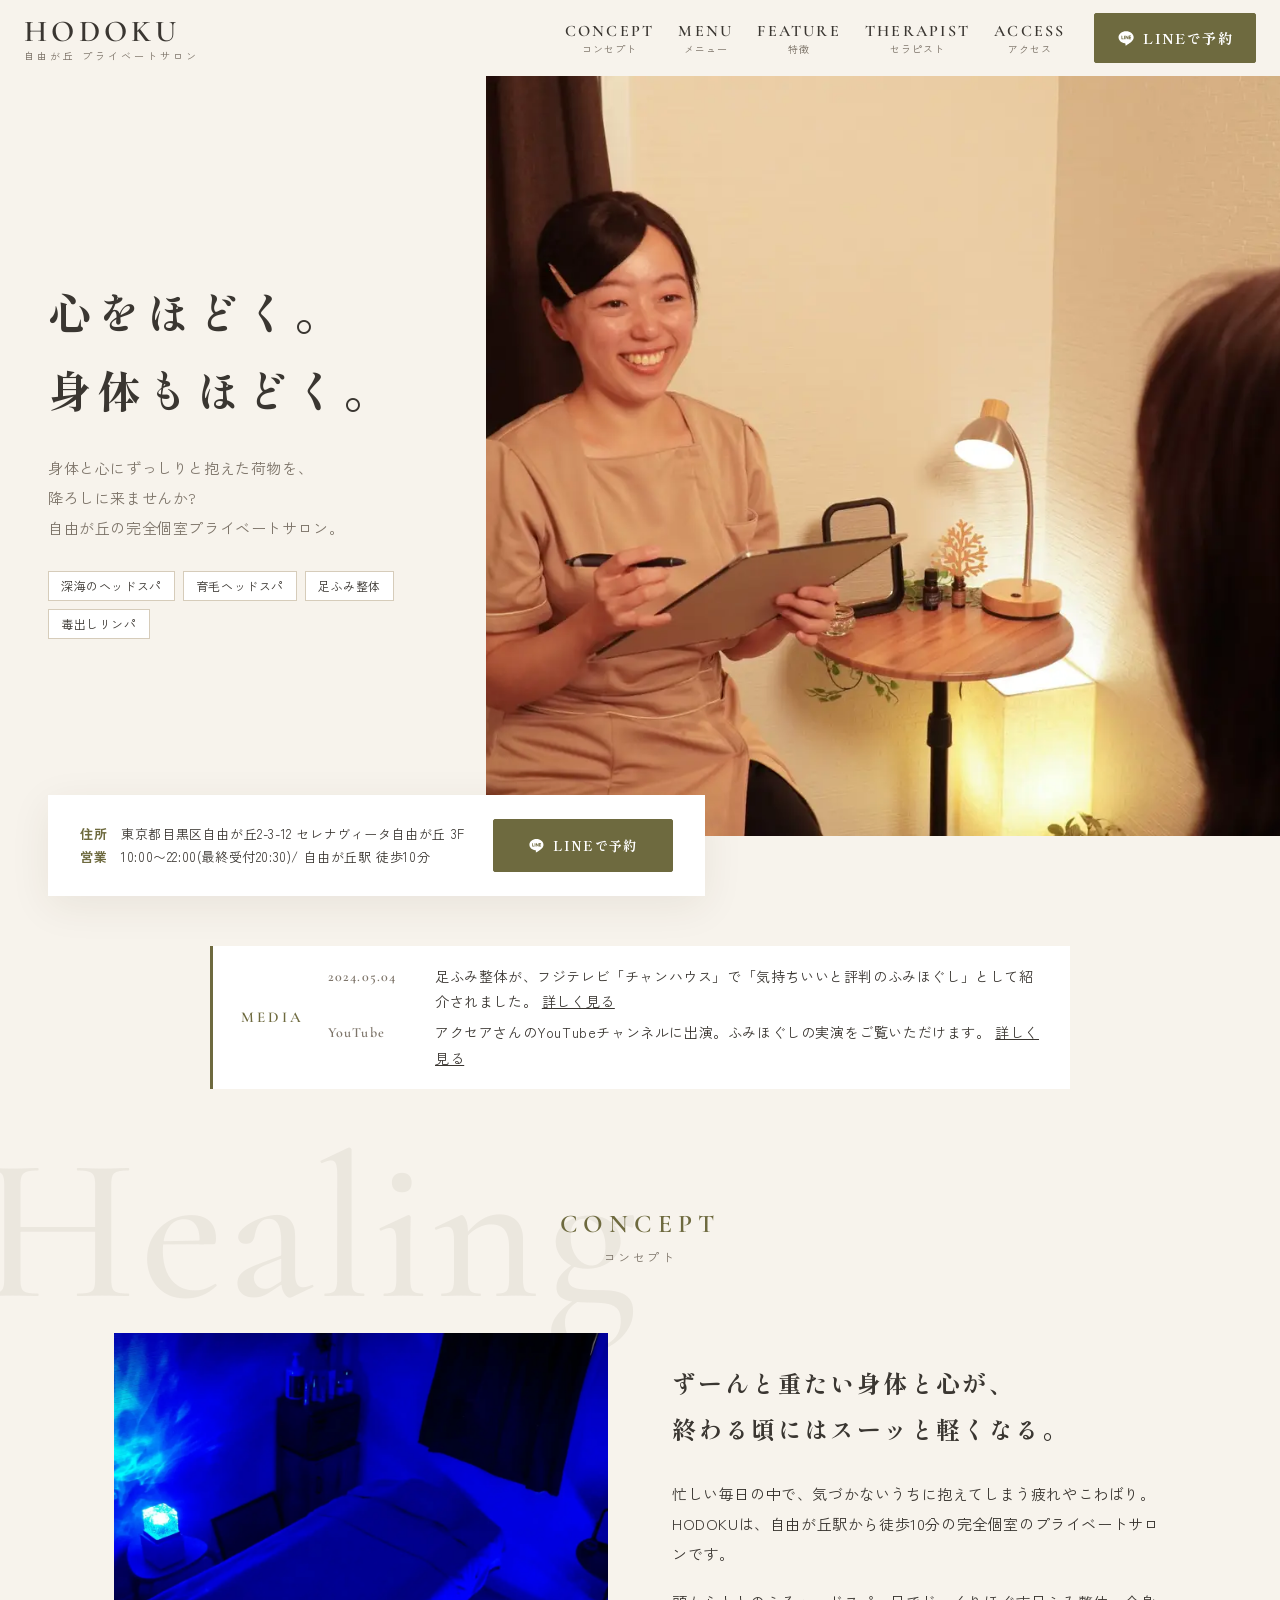
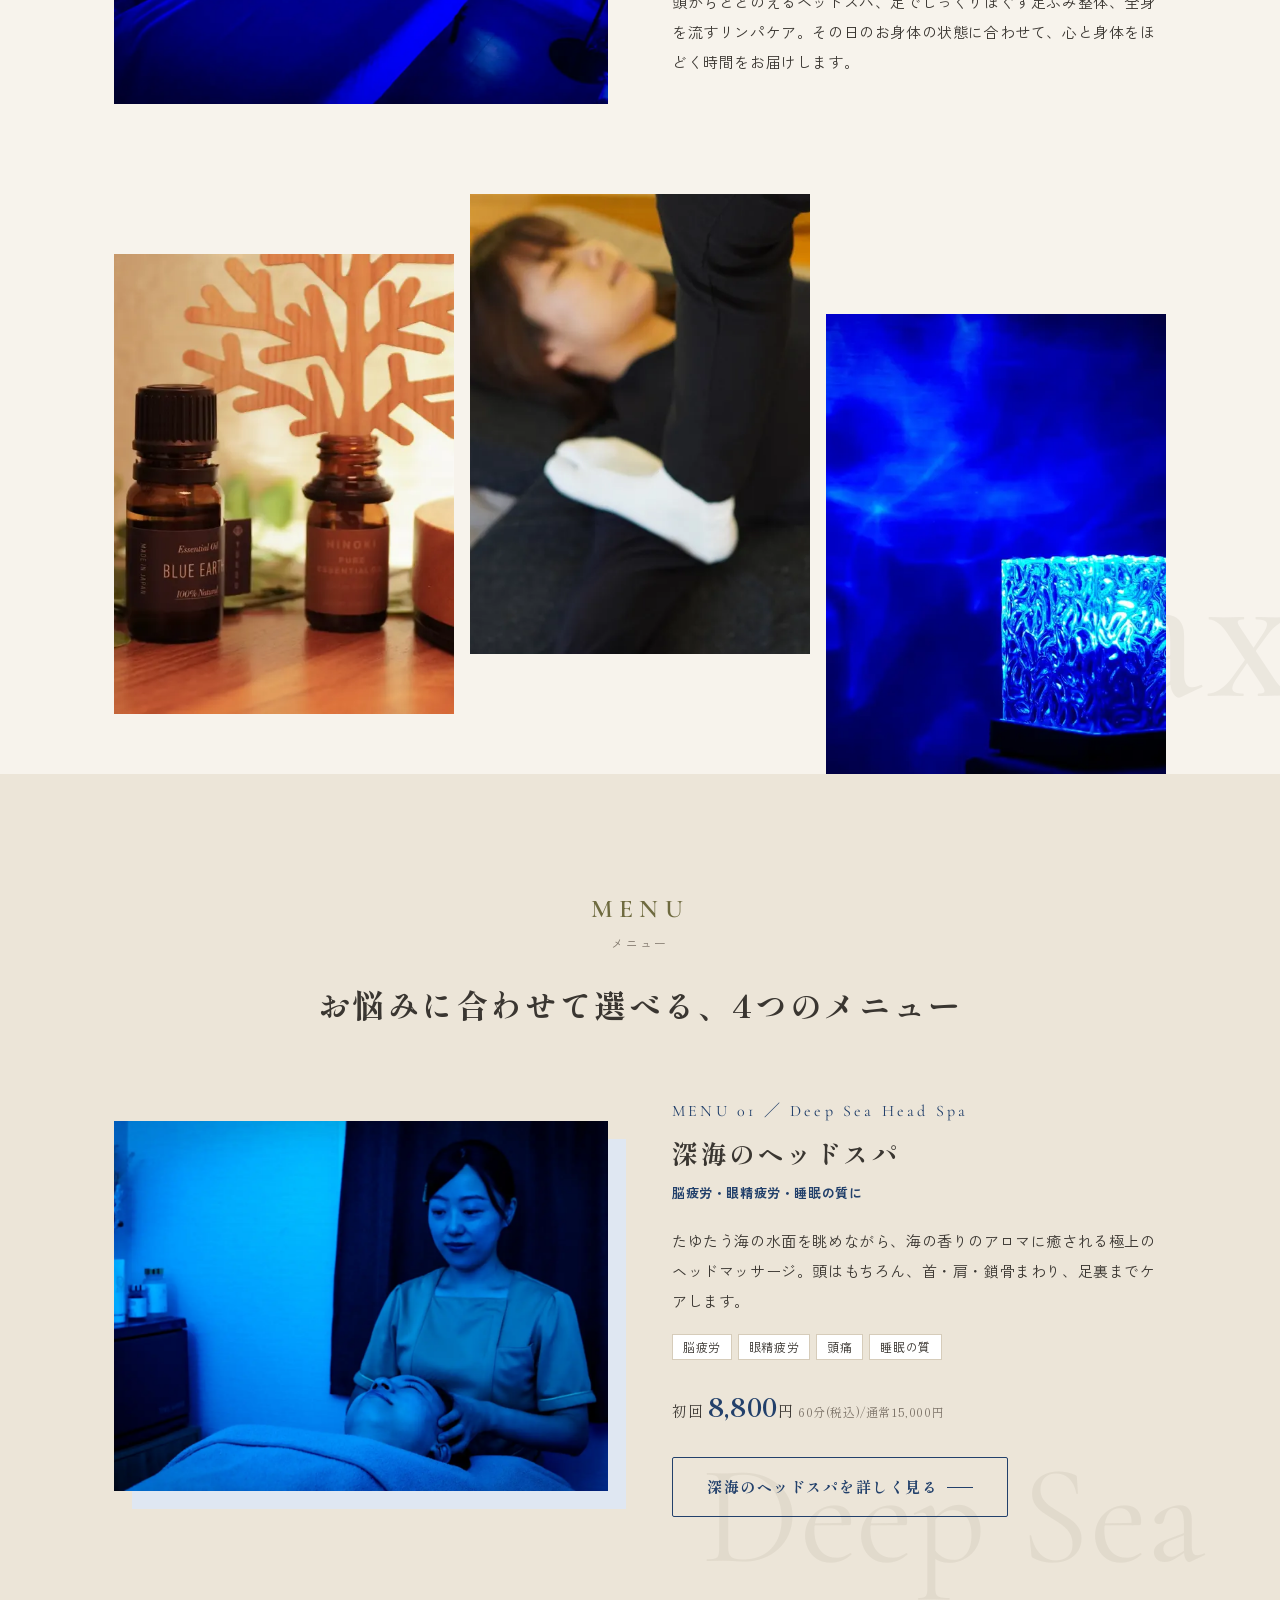
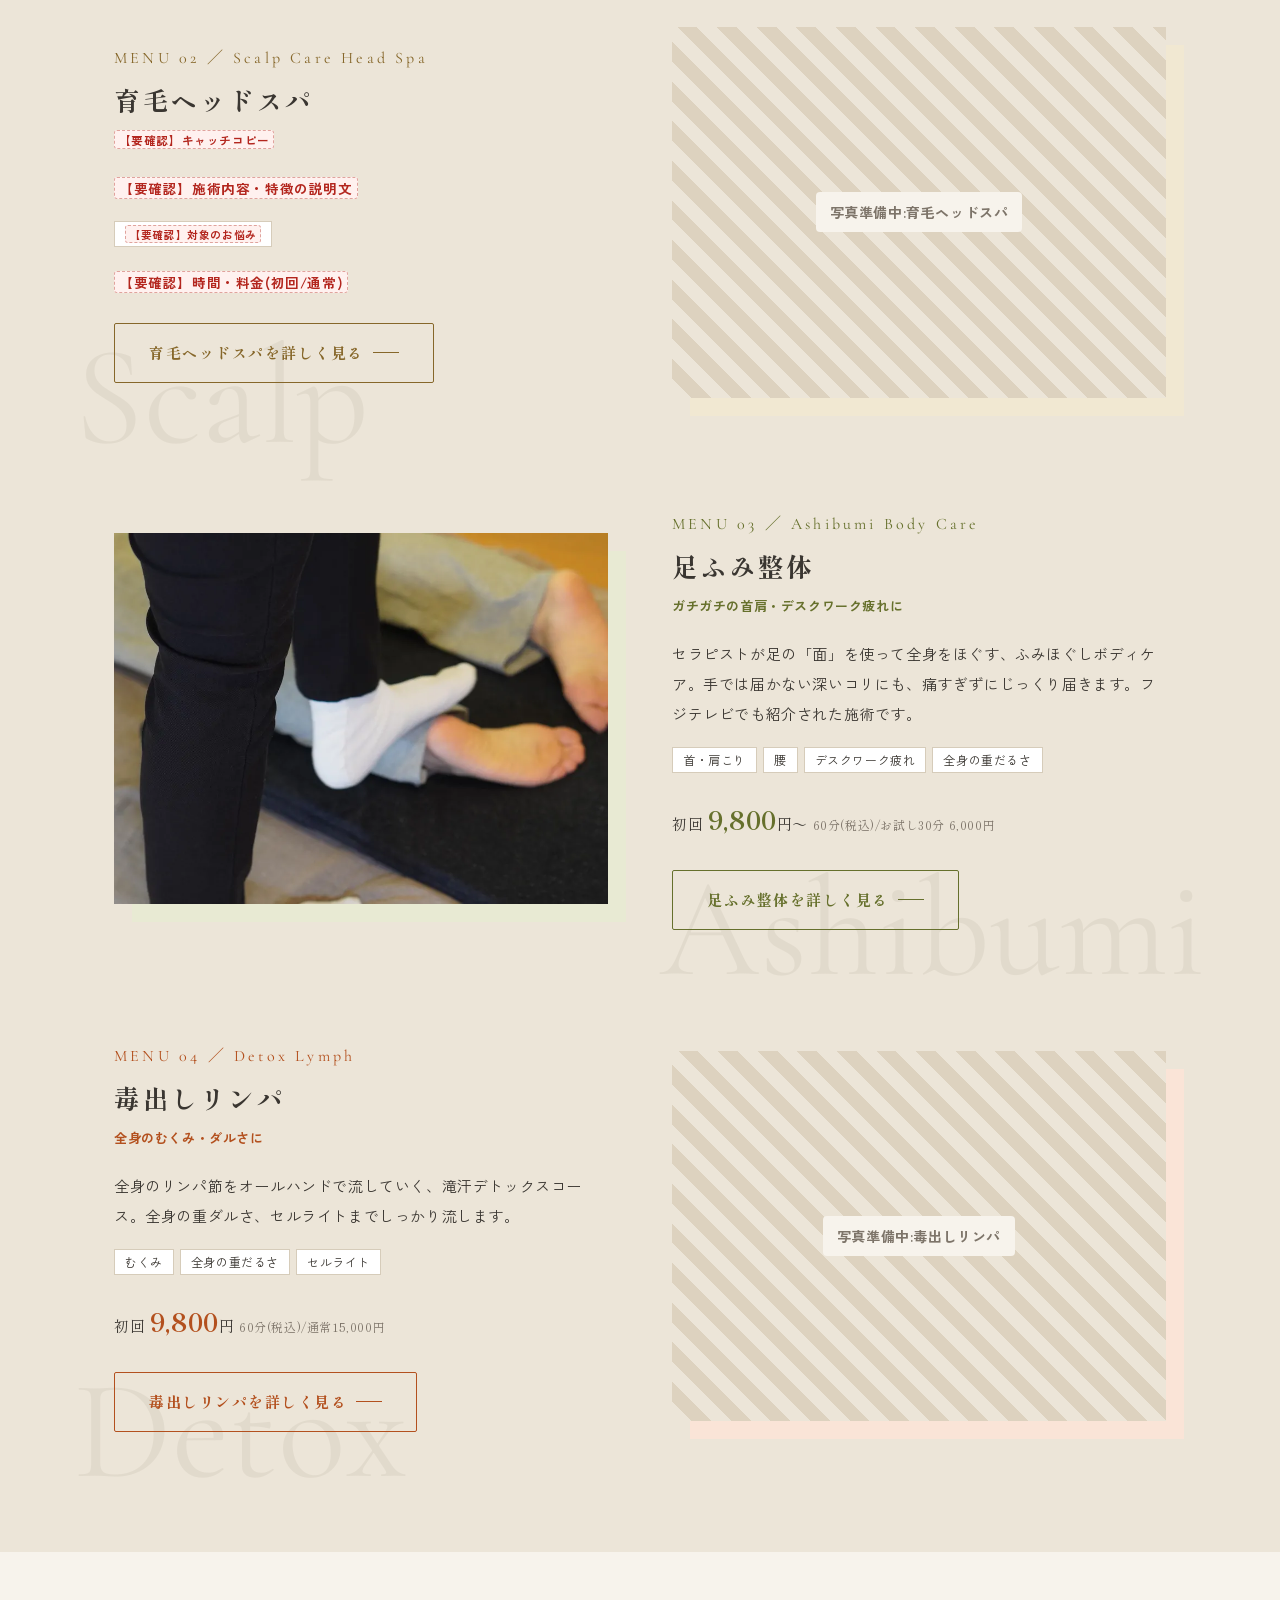
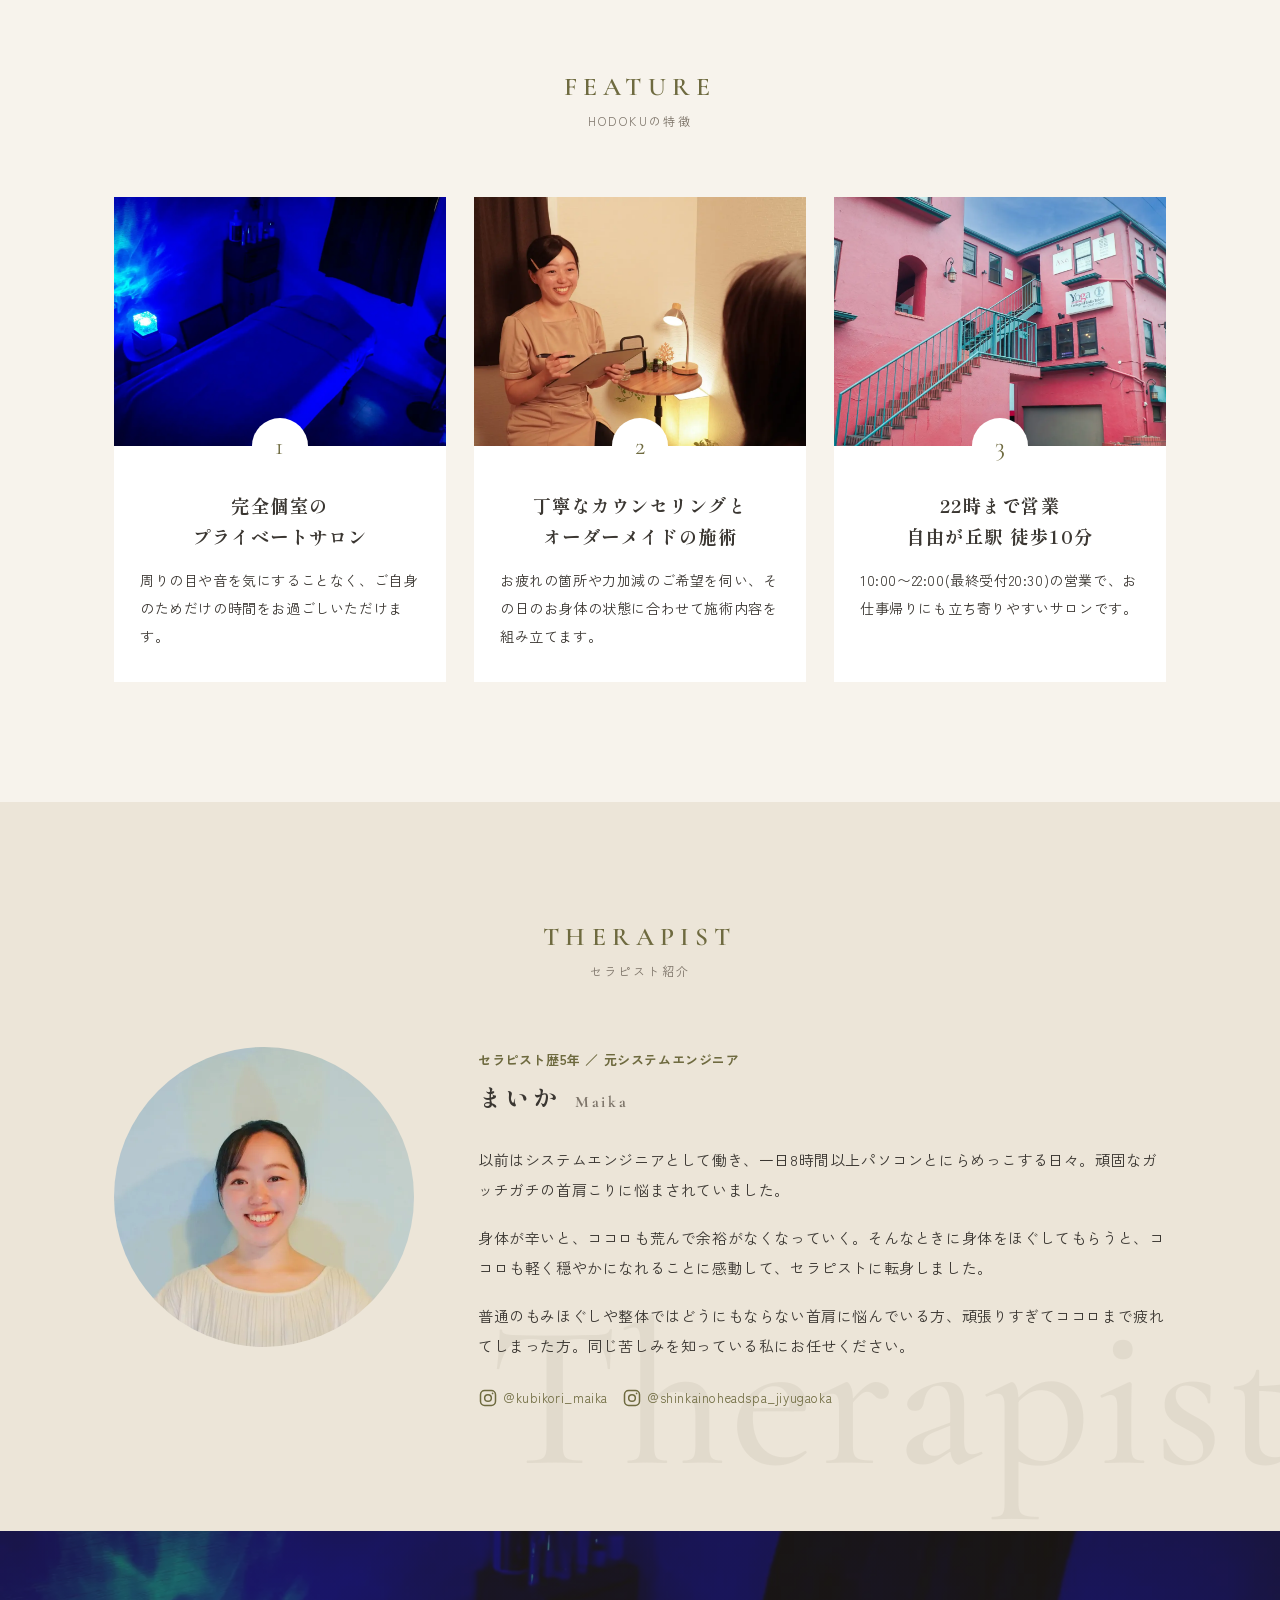
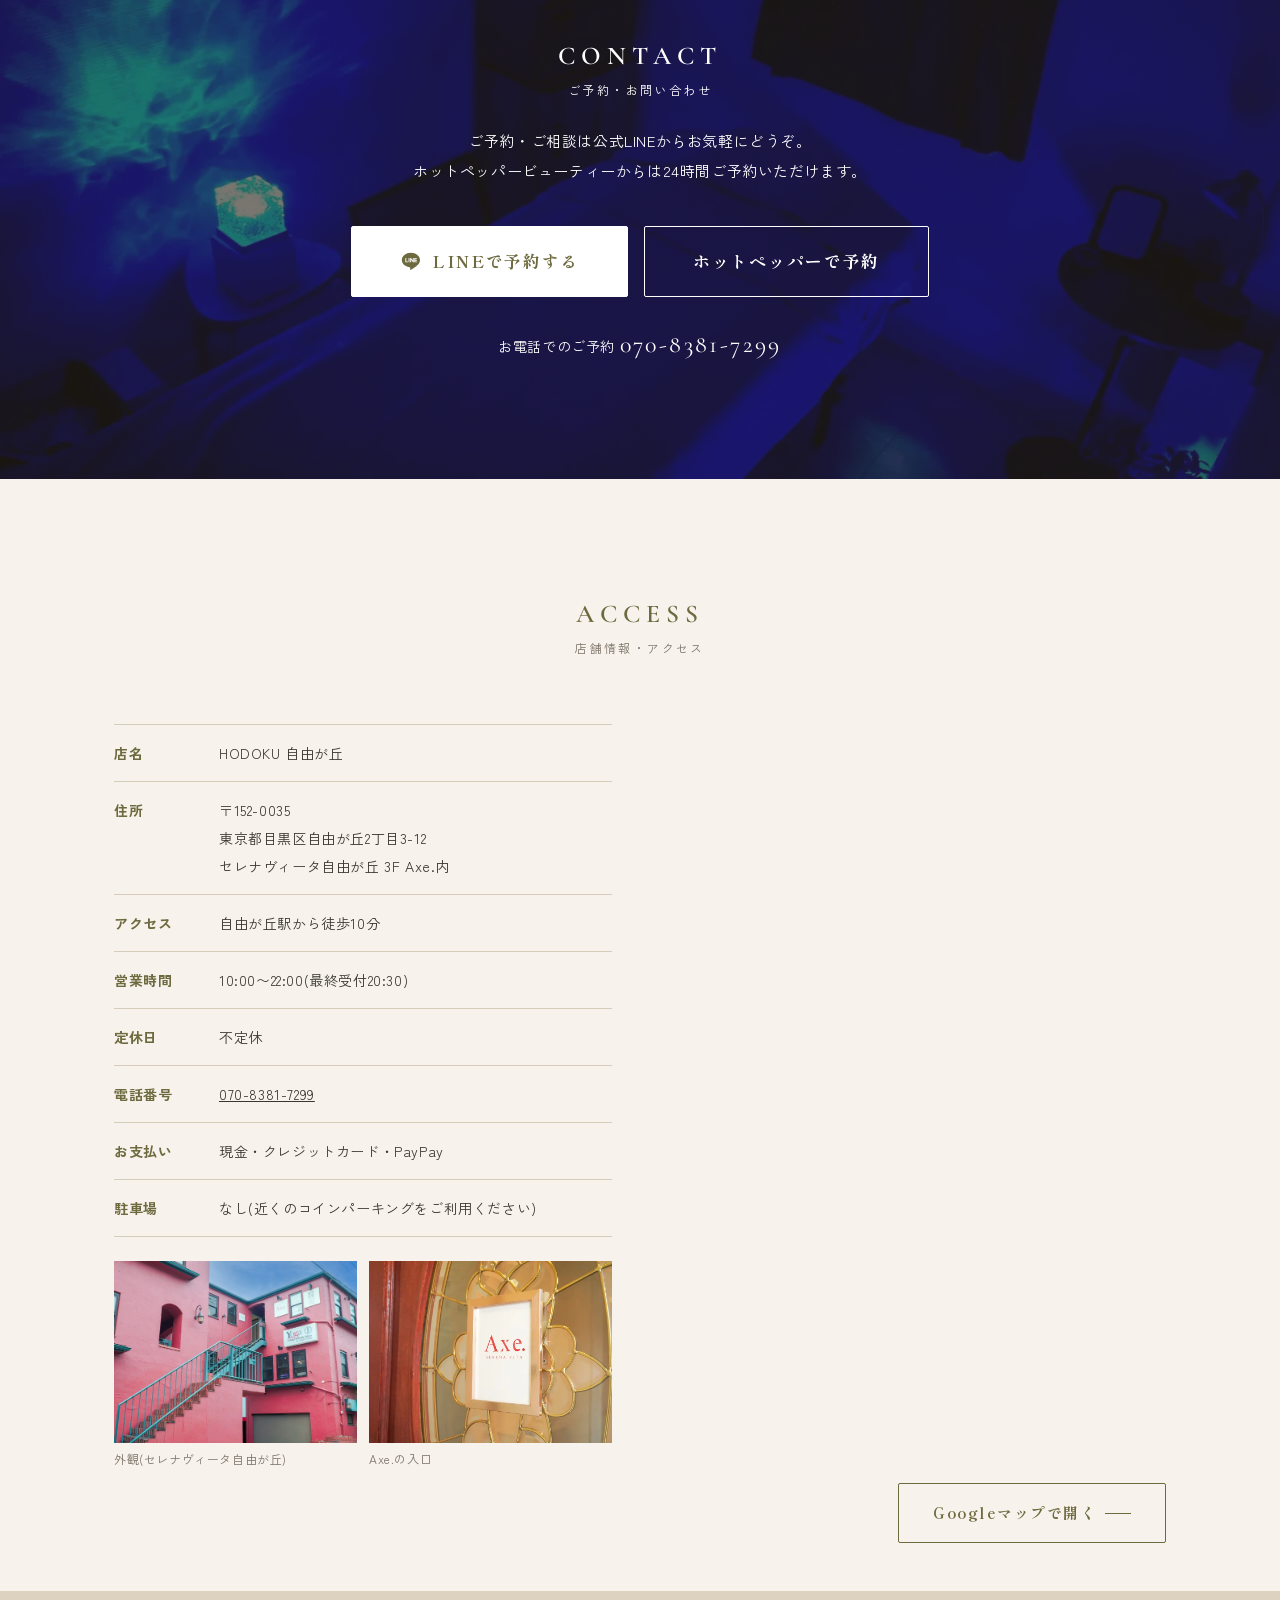
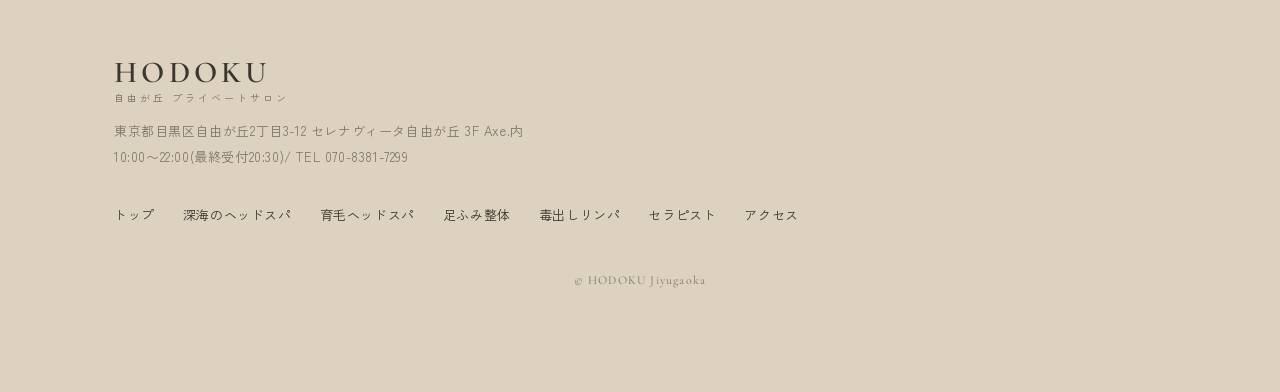
==== commit cd31de79: "Remove the salon ticket section The salon does not offer ticket packs.  Co-Authored-By: Claude Opus " ====
--- a/index.html
+++ b/index.html
@@ -18,7 +18,7 @@
   <link rel="preconnect" href="https://fonts.googleapis.com">
   <link rel="preconnect" href="https://fonts.gstatic.com" crossorigin>
   <link href="https://fonts.googleapis.com/css2?family=Shippori+Mincho:wght@500;700&family=Zen+Kaku+Gothic+New:wght@400;500;700&family=Cormorant+Garamond:wght@500;600&display=swap" rel="stylesheet">
-  <link rel="stylesheet" href="css/style.css?v=20261031f">
+  <link rel="stylesheet" href="css/style.css?v=20261031h">
 </head>
 <body id="top">
 
@@ -245,23 +245,6 @@
       </div>
     </section>
 
-    <!-- ===== TICKET ===== -->
-    <section class="section" id="ticket">
-      <div class="container">
-        <div class="ticket__grid">
-          <figure class="ticket__photo"><img src="images/aroma.webp" width="1200" height="900" alt="サロンのアロマ" loading="lazy"></figure>
-          <div>
-            <div class="sec-head sec-head--left" style="margin-bottom:28px">
-              <p class="sec-en">SALON TICKET</p>
-              <p class="sec-ja">回数券</p>
-            </div>
-            <p>定期的に通いたい方へ、おトクな回数券をご用意しています。</p>
-            <div style="margin-top:20px"><p class="todo-block">【要確認】回数券の対象メニュー・回数・料金・有効期限を教えてください。ギフト券があればあわせて掲載します。</p></div>
-          </div>
-        </div>
-      </div>
-    </section>
-
     <!-- ===== CONTACT ===== -->
     <section class="contact" id="reserve">
       <div class="container">
@@ -337,6 +320,6 @@
   </div>
   <a href="#top" class="pagetop" id="pagetop" aria-label="ページの先頭へ">PAGE<br>TOP</a>
 
-  <script src="js/main.js?v=20261031f"></script>
+  <script src="js/main.js?v=20261031h"></script>
 </body>
 </html>
--- a/css/style.css
+++ b/css/style.css
@@ -357,10 +357,6 @@
 .therapist__sns { display: flex; gap: 14px; margin-top: 24px; }
 .therapist__sns a { display: inline-flex; align-items: center; gap: 6px; font-size: 13px; text-decoration: none; color: var(--accent); }
 .therapist__sns svg { width: 20px; height: 20px; }
-
-/* ---------- Ticket ---------- */
-.ticket__grid { display: grid; grid-template-columns: 1fr 1fr; gap: 56px; align-items: center; }
-.ticket__photo img { width: 100%; aspect-ratio: 4 / 3; object-fit: cover; }
 
 /* ---------- Contact ---------- */
 .contact {
@@ -673,7 +669,7 @@
   .news { padding-top: 48px; }
   .news__bar { flex-direction: column; align-items: flex-start; gap: 4px; margin: 0 16px; padding: 14px 18px; }
 
-  .concept__grid, .menu-row, .ticket__grid, .access__grid, .page-fv__inner, .detail__grid { grid-template-columns: 1fr; gap: 32px; }
+  .concept__grid, .menu-row, .access__grid, .page-fv__inner, .detail__grid { grid-template-columns: 1fr; gap: 32px; }
   .menu-row + .menu-row { margin-top: 80px; }
   .menu-row:nth-child(even) .menu-row__photo, .detail__grid:nth-of-type(even) .detail__photo { order: 0; }
   .menu-row__photo::after { inset: 10px -10px -10px 10px; }
@@ -744,7 +740,8 @@
   .media-list { grid-template-columns: 1fr; gap: 16px; }
   .media-item { padding: 32px 22px 26px; }
 }
-.media-item__photos { display: grid; gap: 8px; margin-bottom: 8px; }
+.media-item__photos { display: grid; grid-template-columns: 1fr 1fr; gap: 8px; margin-bottom: 8px; }
+.media-item__main { grid-column: 1 / -1; }
 .media-item__photos img { width: 100%; height: auto; }
 .media-item__credit { margin-bottom: 20px; font-size: 11px; color: var(--muted); text-align: right; }
 .media-item__movie { position: relative; margin-bottom: 28px; aspect-ratio: 16 / 9; background: #000; }
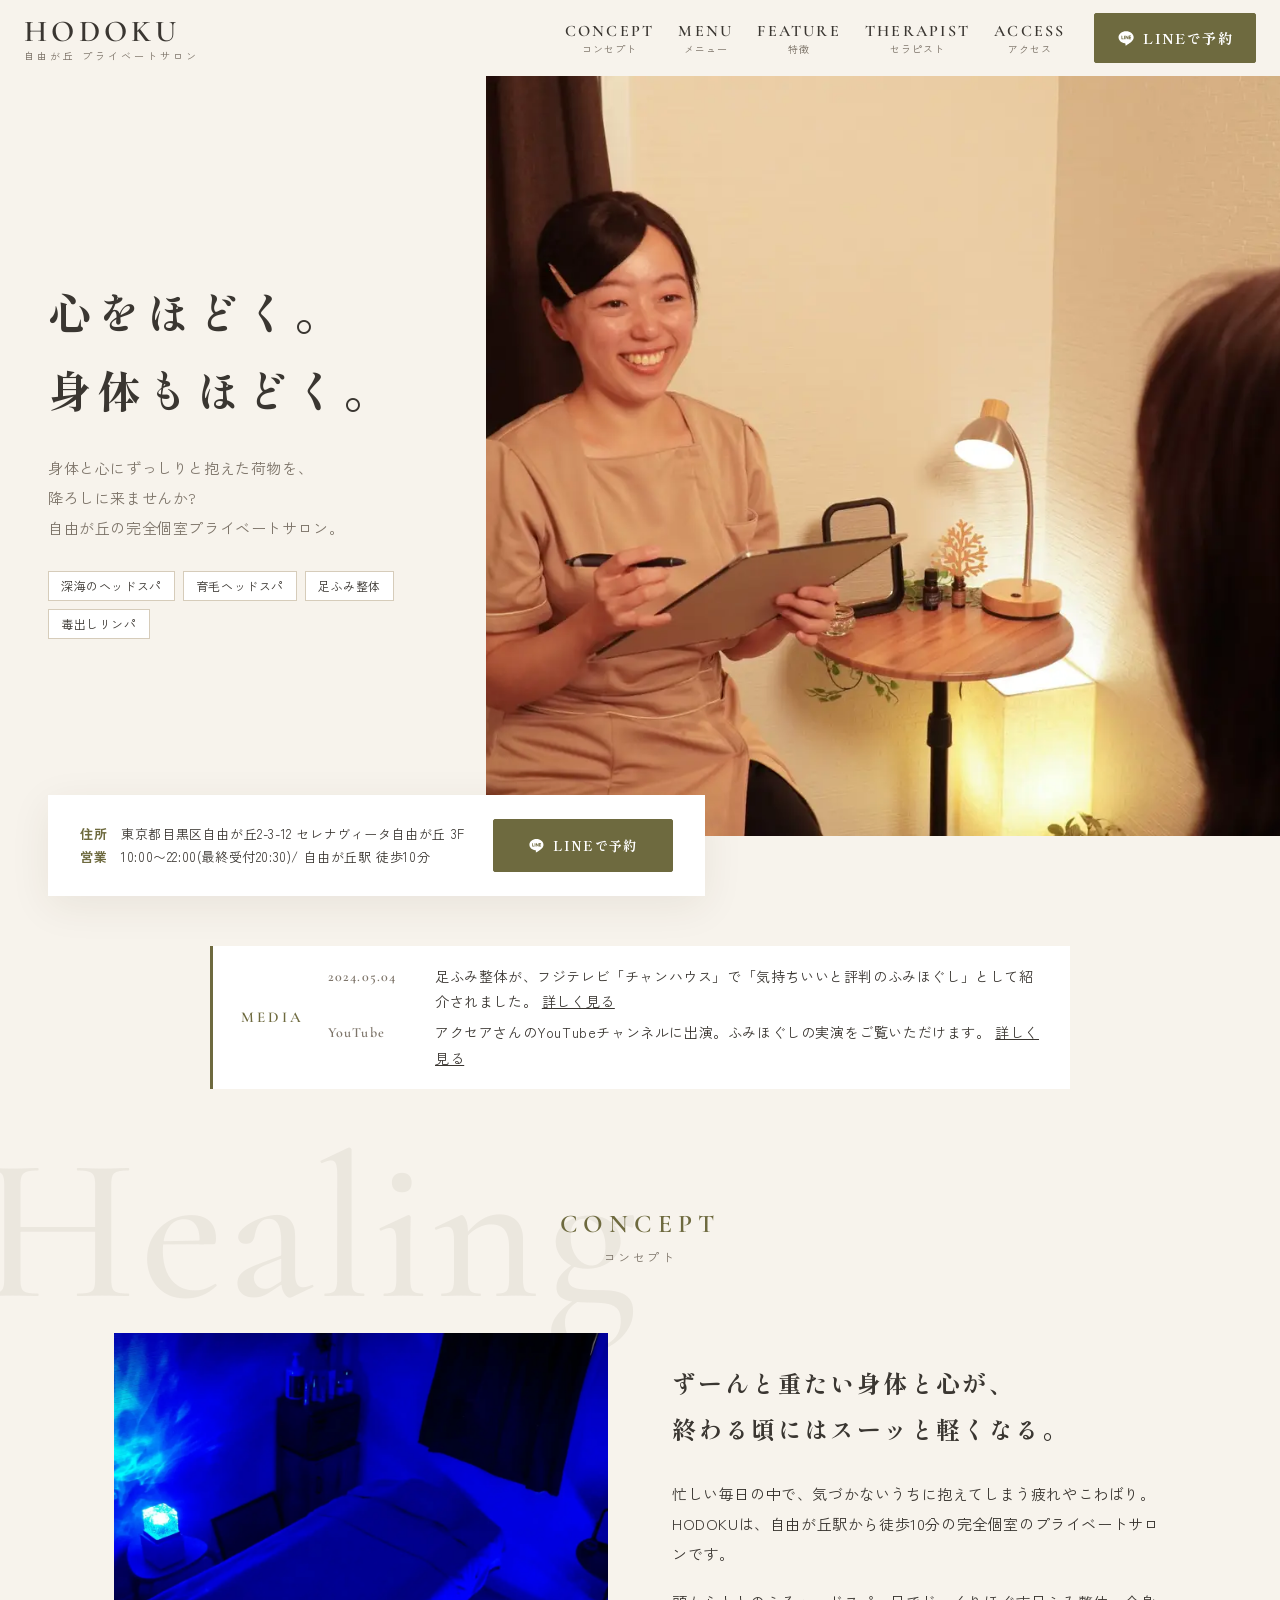
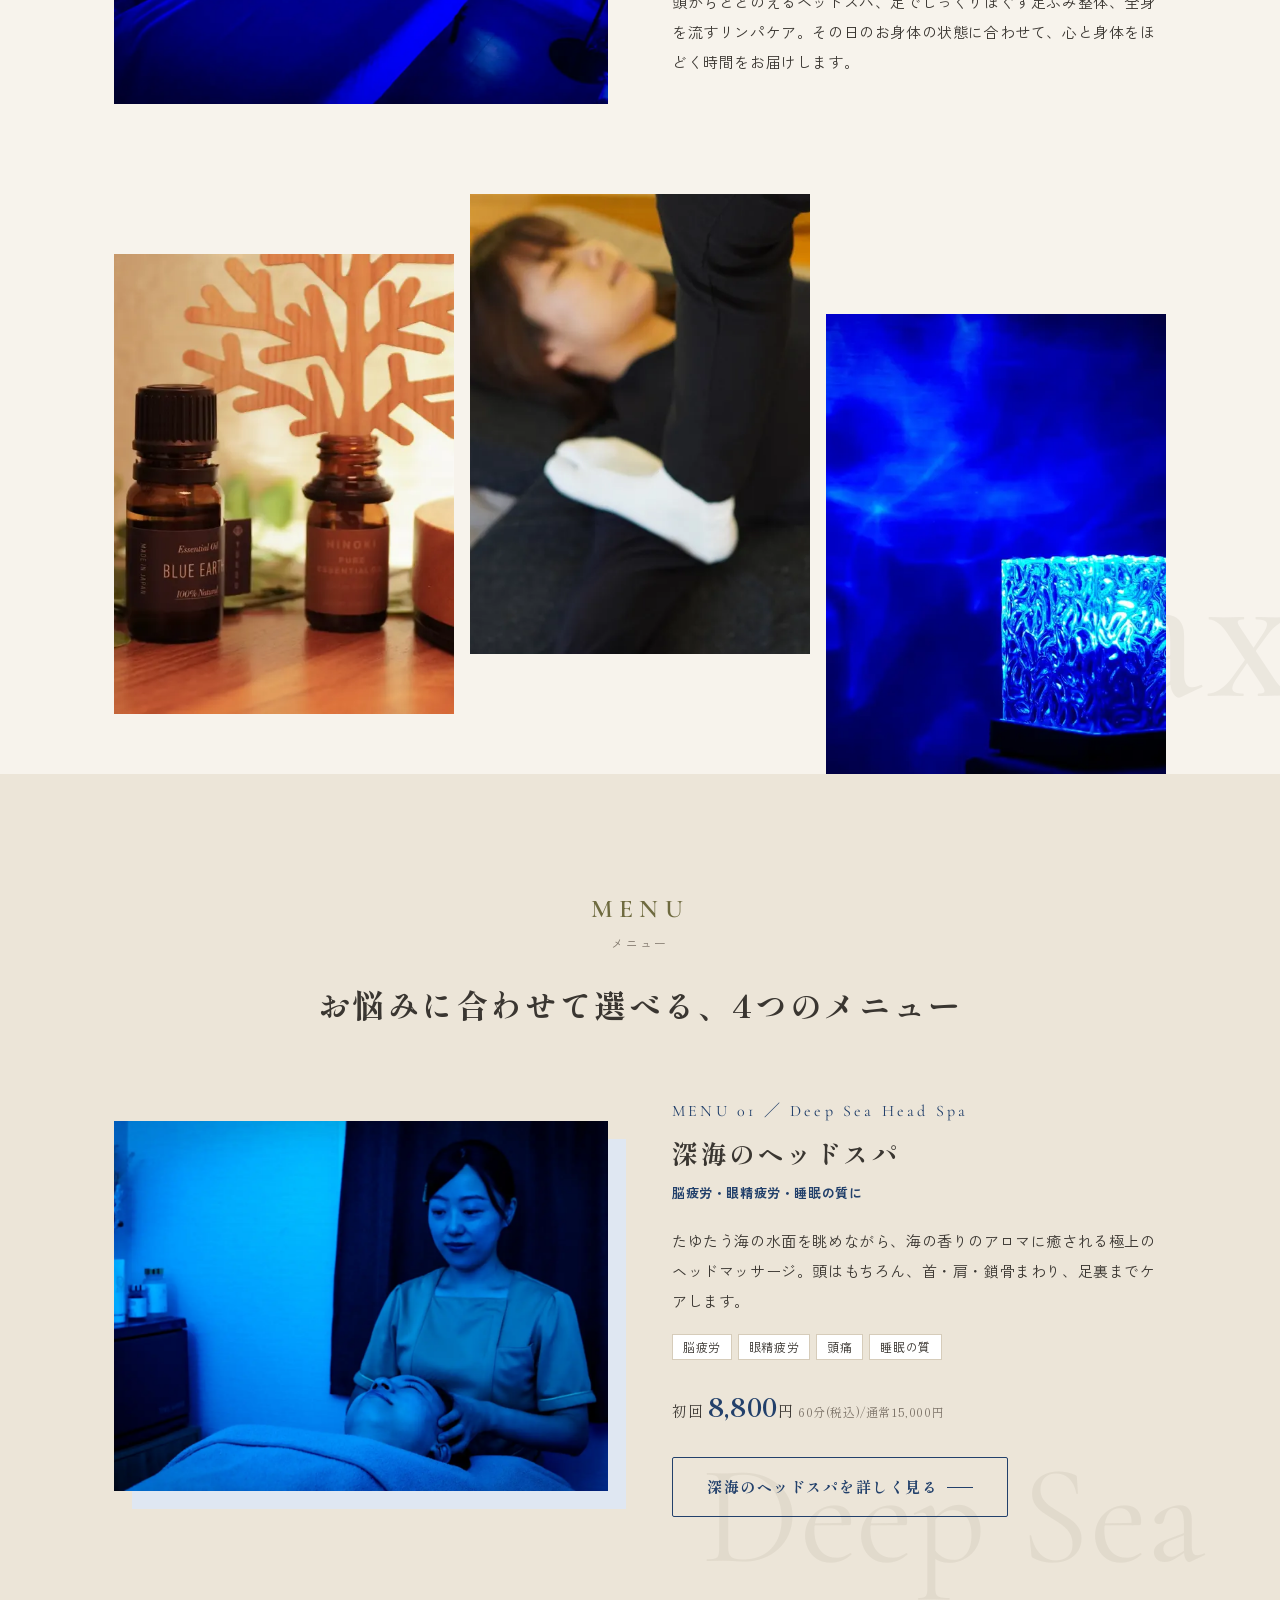
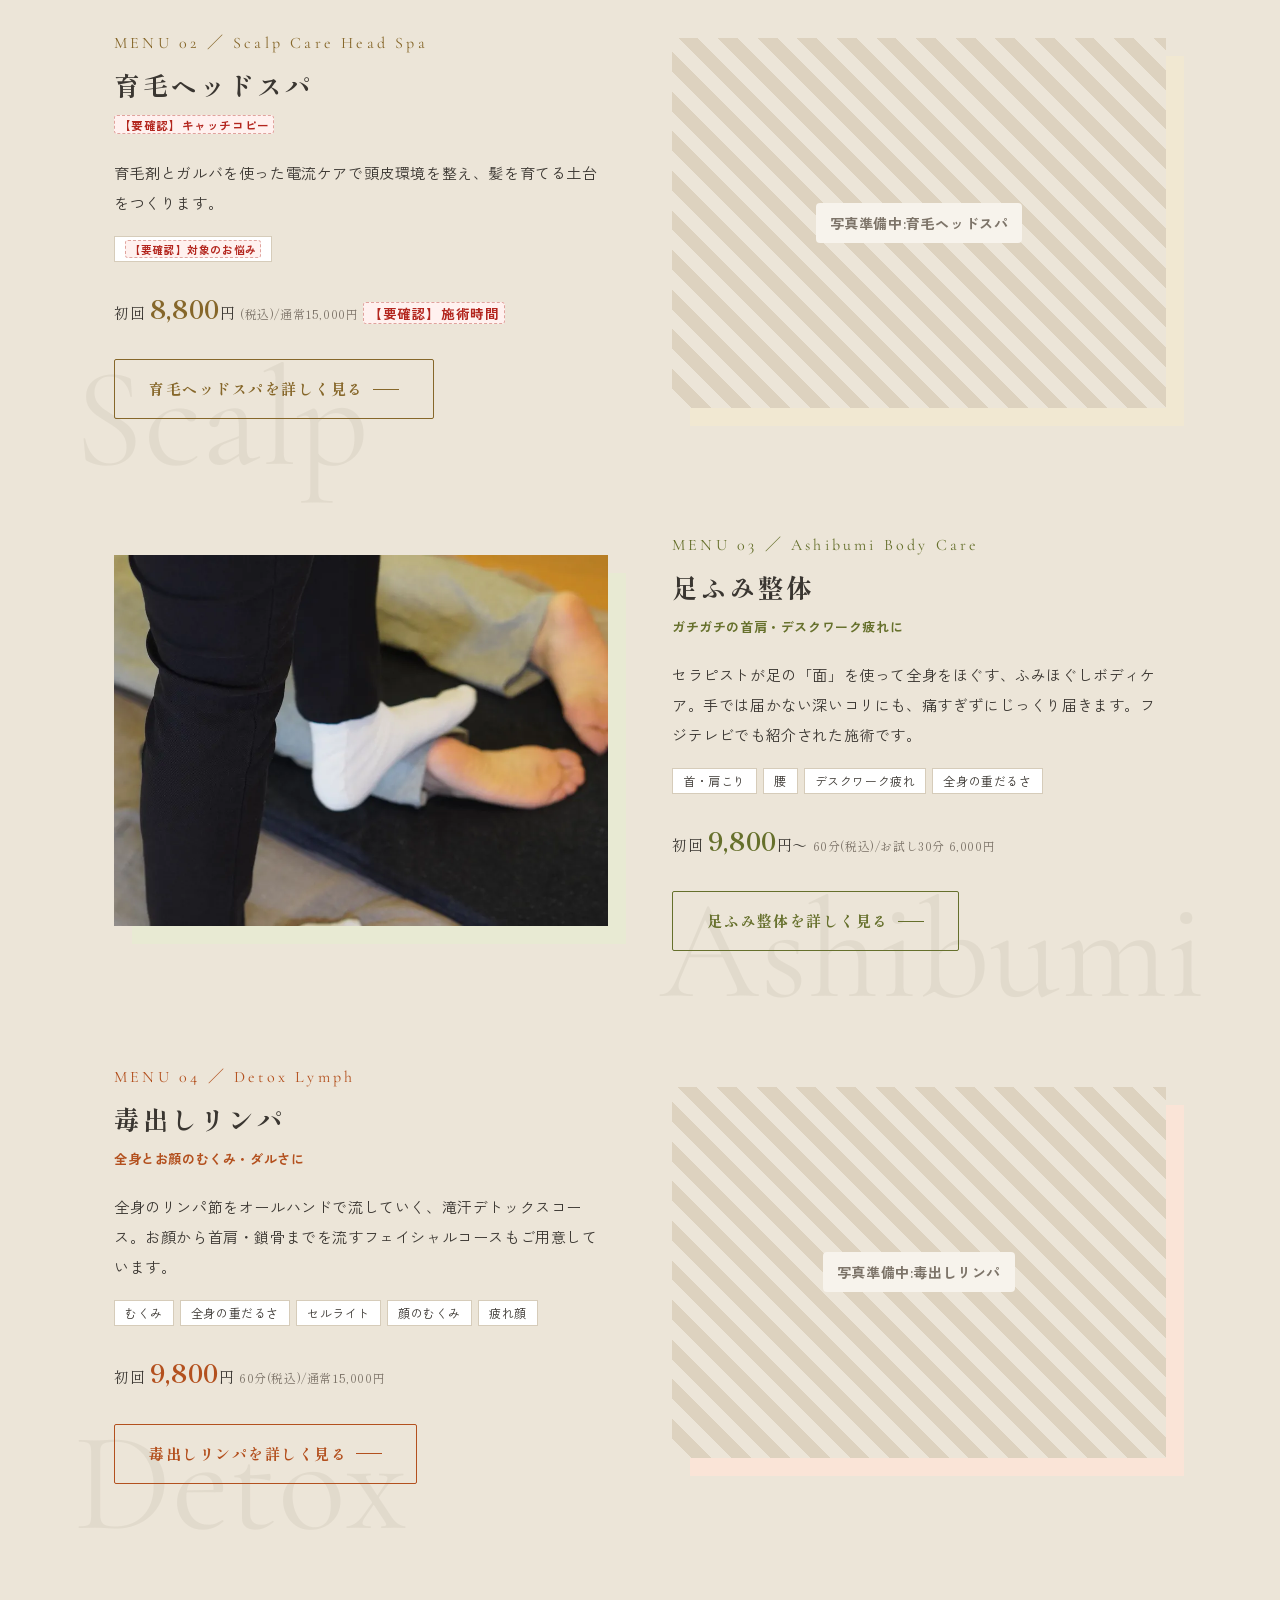
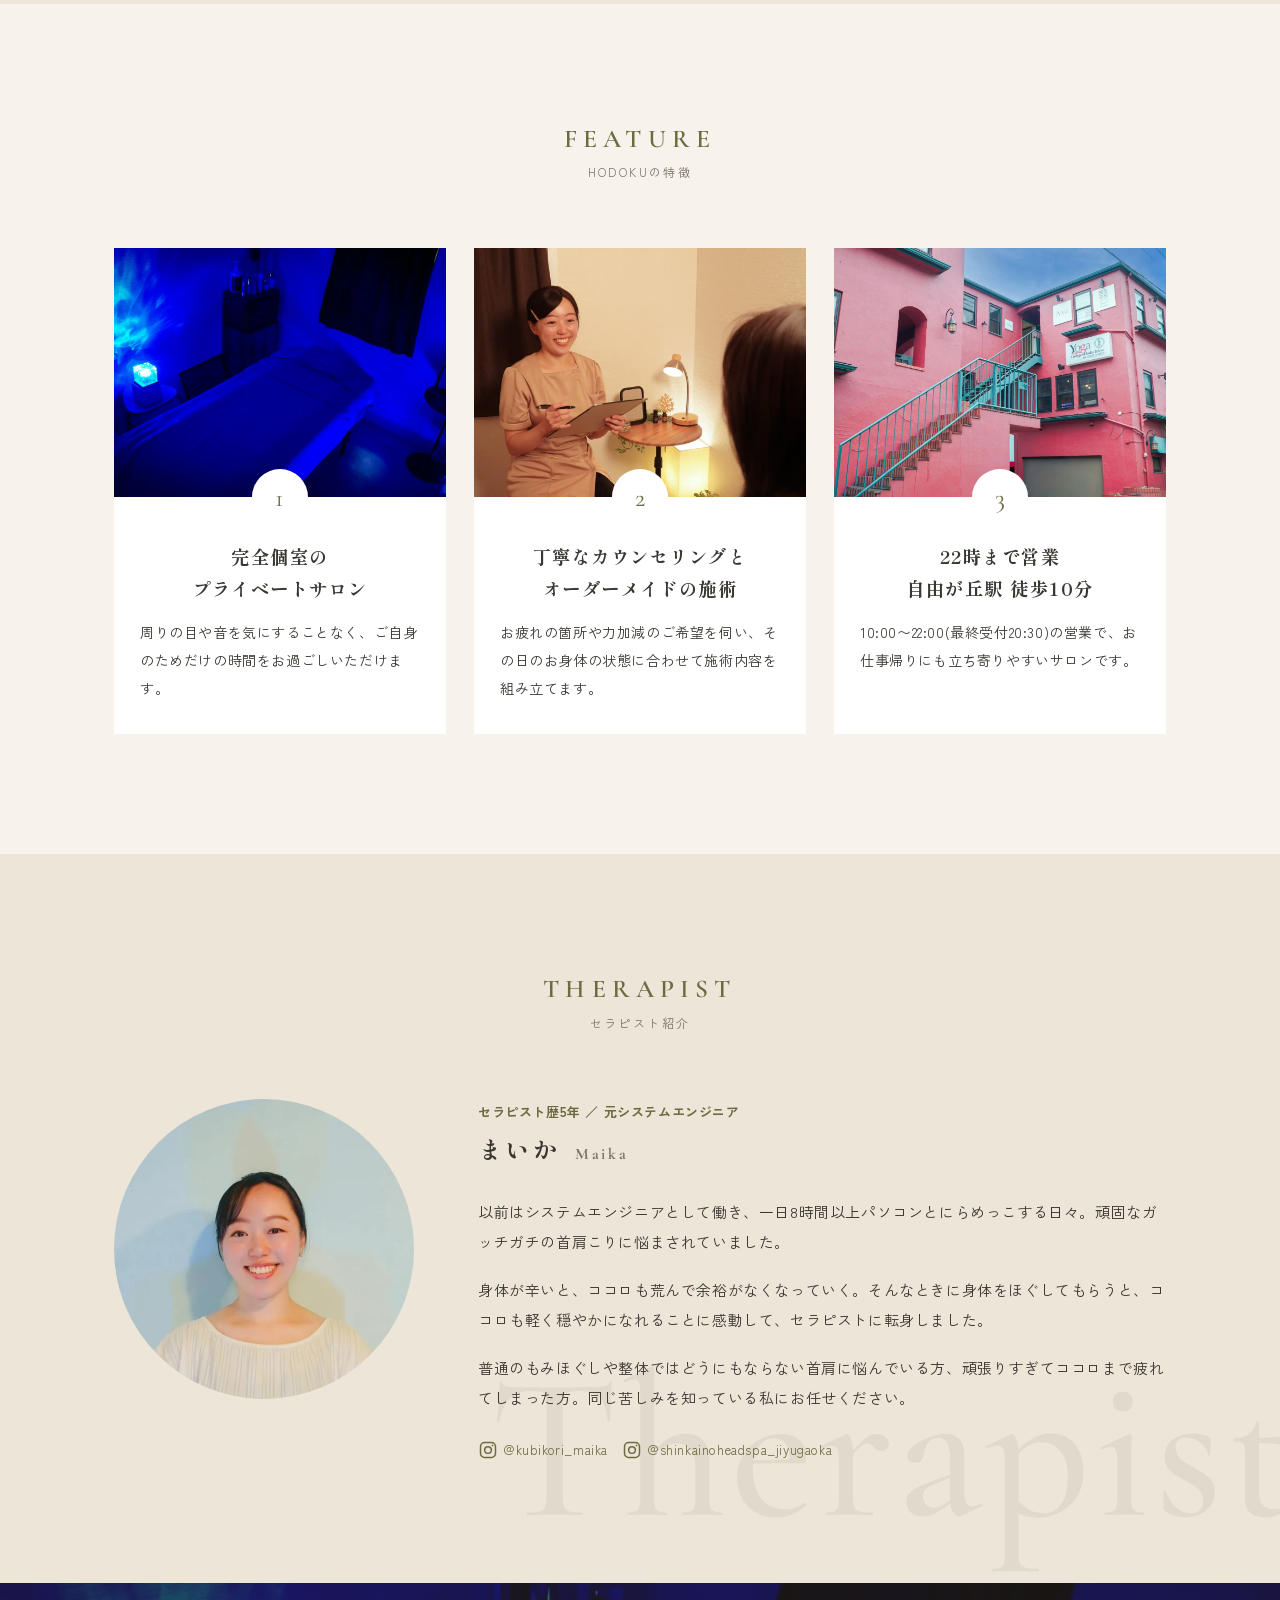
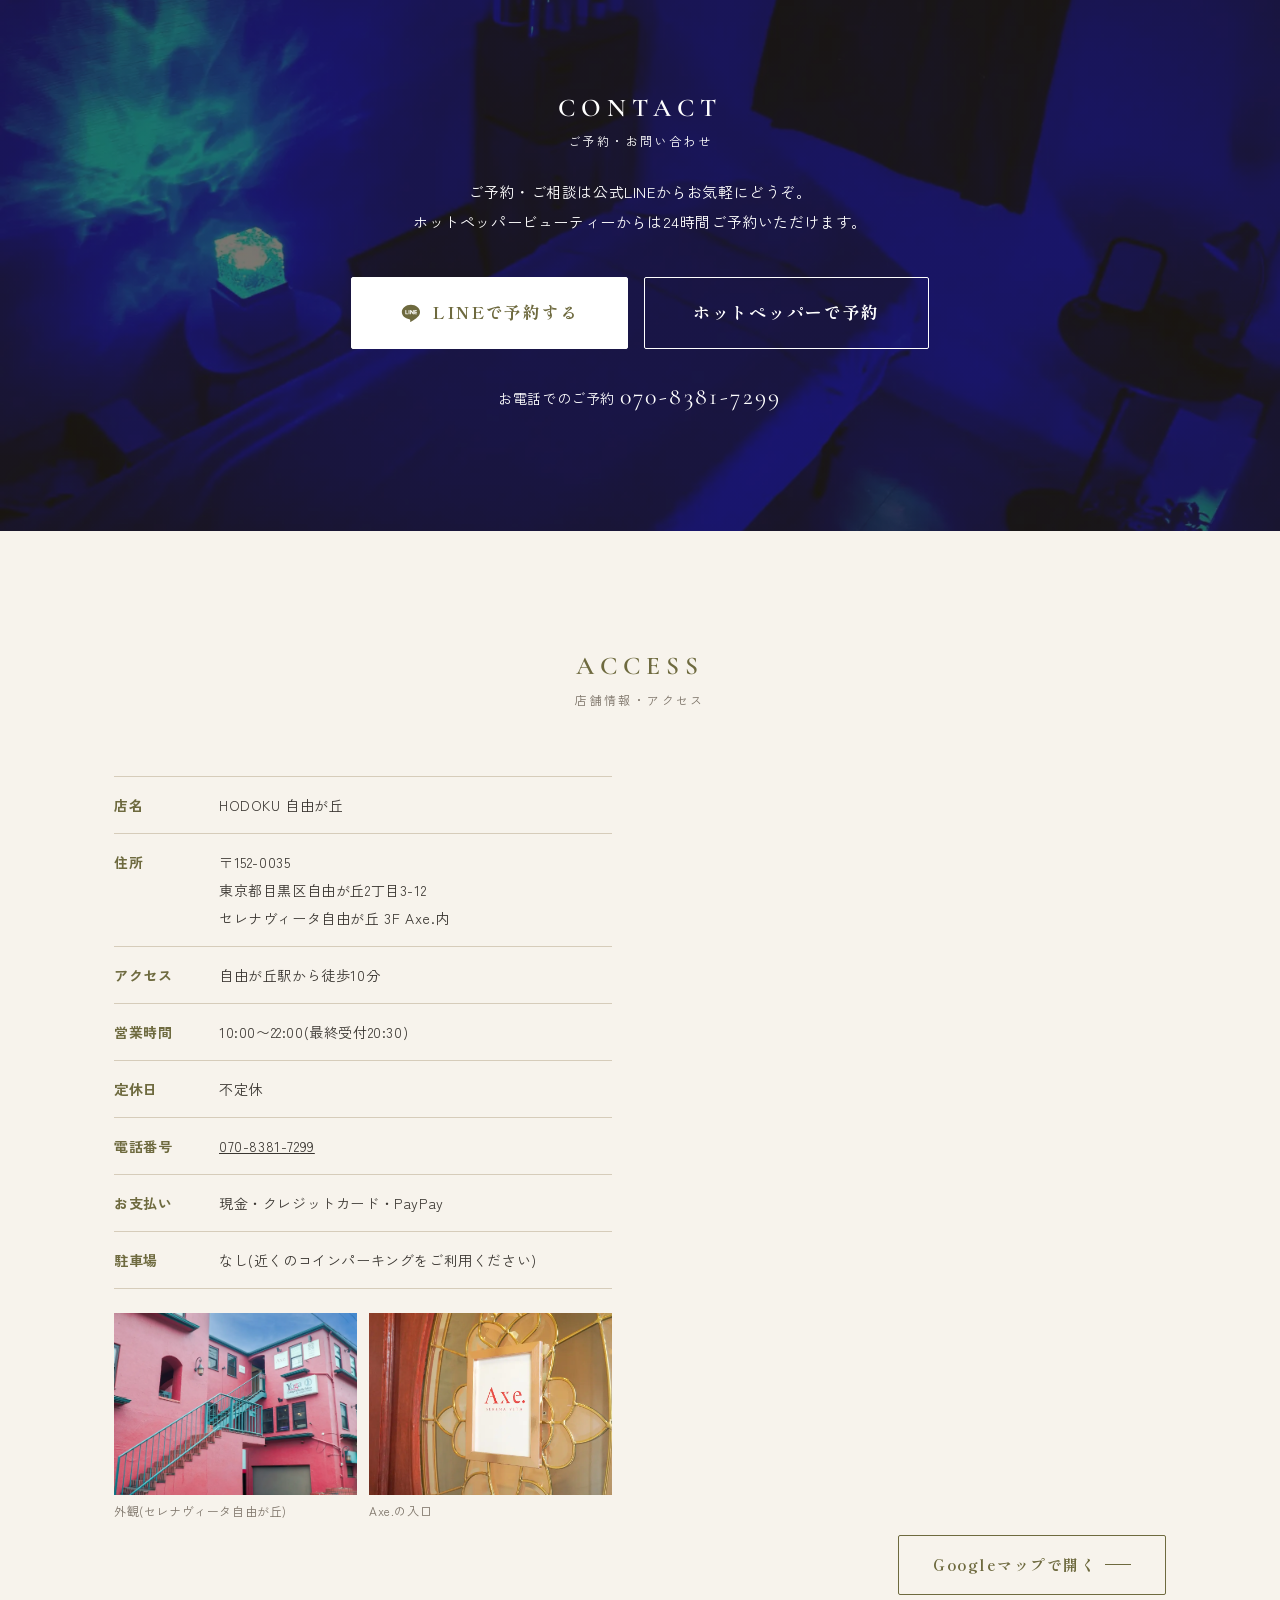
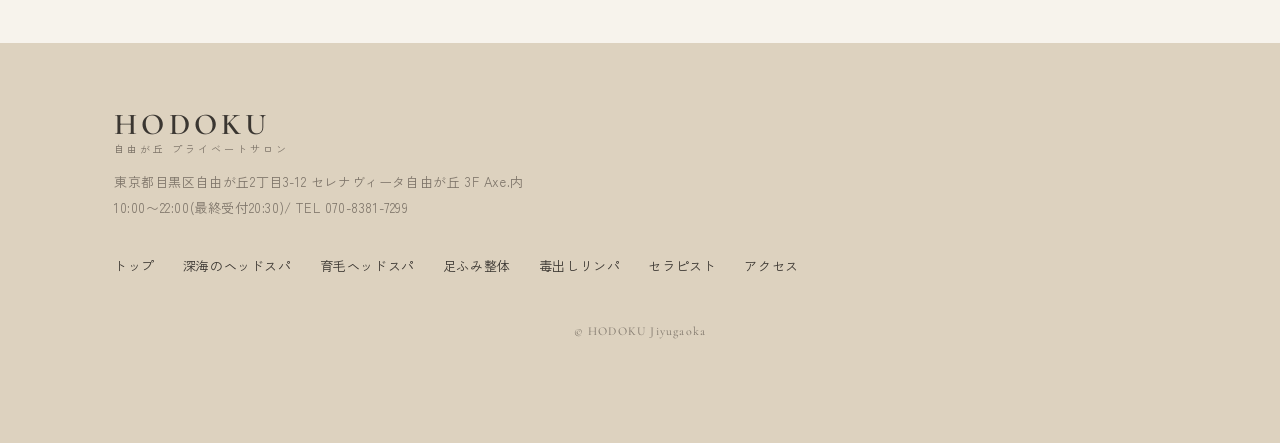
==== commit f0c37536: "Fill in Scalp Care Head Spa basics and add the lymph facial course Scalp Care Head Spa: description " ====
--- a/index.html
+++ b/index.html
@@ -18,7 +18,7 @@
   <link rel="preconnect" href="https://fonts.googleapis.com">
   <link rel="preconnect" href="https://fonts.gstatic.com" crossorigin>
   <link href="https://fonts.googleapis.com/css2?family=Shippori+Mincho:wght@500;700&family=Zen+Kaku+Gothic+New:wght@400;500;700&family=Cormorant+Garamond:wght@500;600&display=swap" rel="stylesheet">
-  <link rel="stylesheet" href="css/style.css?v=20261031h">
+  <link rel="stylesheet" href="css/style.css?v=20261031i">
 </head>
 <body id="top">
 
@@ -143,9 +143,9 @@
               <p class="menu-row__no">MENU 02 ／ Scalp Care Head Spa</p>
               <h3 class="menu-row__title">育毛ヘッドスパ</h3>
               <p class="menu-row__catch"><span class="todo">【要確認】キャッチコピー</span></p>
-              <p class="menu-row__desc"><span class="todo">【要確認】施術内容・特徴の説明文</span></p>
+              <p class="menu-row__desc">育毛剤とガルバを使った電流ケアで頭皮環境を整え、髪を育てる土台をつくります。</p>
               <ul class="menu-row__tags"><li><span class="todo">【要確認】対象のお悩み</span></li></ul>
-              <p class="menu-row__price"><span class="todo">【要確認】時間・料金(初回/通常)</span></p>
+              <p class="menu-row__price">初回 <b>8,800</b>円 <small>(税込)/通常15,000円</small> <span class="todo">【要確認】施術時間</span></p>
               <a href="ikumou-headspa.html" class="btn btn--line btn-arrow">育毛ヘッドスパを詳しく見る</a>
             </div>
             <span class="menu-row__ghost" aria-hidden="true">Scalp</span>
@@ -168,9 +168,9 @@
             <div class="menu-row__body">
               <p class="menu-row__no">MENU 04 ／ Detox Lymph</p>
               <h3 class="menu-row__title">毒出しリンパ</h3>
-              <p class="menu-row__catch">全身のむくみ・ダルさに</p>
-              <p class="menu-row__desc">全身のリンパ節をオールハンドで流していく、滝汗デトックスコース。全身の重ダルさ、セルライトまでしっかり流します。</p>
-              <ul class="menu-row__tags"><li>むくみ</li><li>全身の重だるさ</li><li>セルライト</li></ul>
+              <p class="menu-row__catch">全身とお顔のむくみ・ダルさに</p>
+              <p class="menu-row__desc">全身のリンパ節をオールハンドで流していく、滝汗デトックスコース。お顔から首肩・鎖骨までを流すフェイシャルコースもご用意しています。</p>
+              <ul class="menu-row__tags"><li>むくみ</li><li>全身の重だるさ</li><li>セルライト</li><li>顔のむくみ</li><li>疲れ顔</li></ul>
               <p class="menu-row__price">初回 <b>9,800</b>円 <small>60分(税込)/通常15,000円</small></p>
               <a href="lymph.html" class="btn btn--line btn-arrow">毒出しリンパを詳しく見る</a>
             </div>
@@ -320,6 +320,6 @@
   </div>
   <a href="#top" class="pagetop" id="pagetop" aria-label="ページの先頭へ">PAGE<br>TOP</a>
 
-  <script src="js/main.js?v=20261031h"></script>
+  <script src="js/main.js?v=20261031i"></script>
 </body>
 </html>
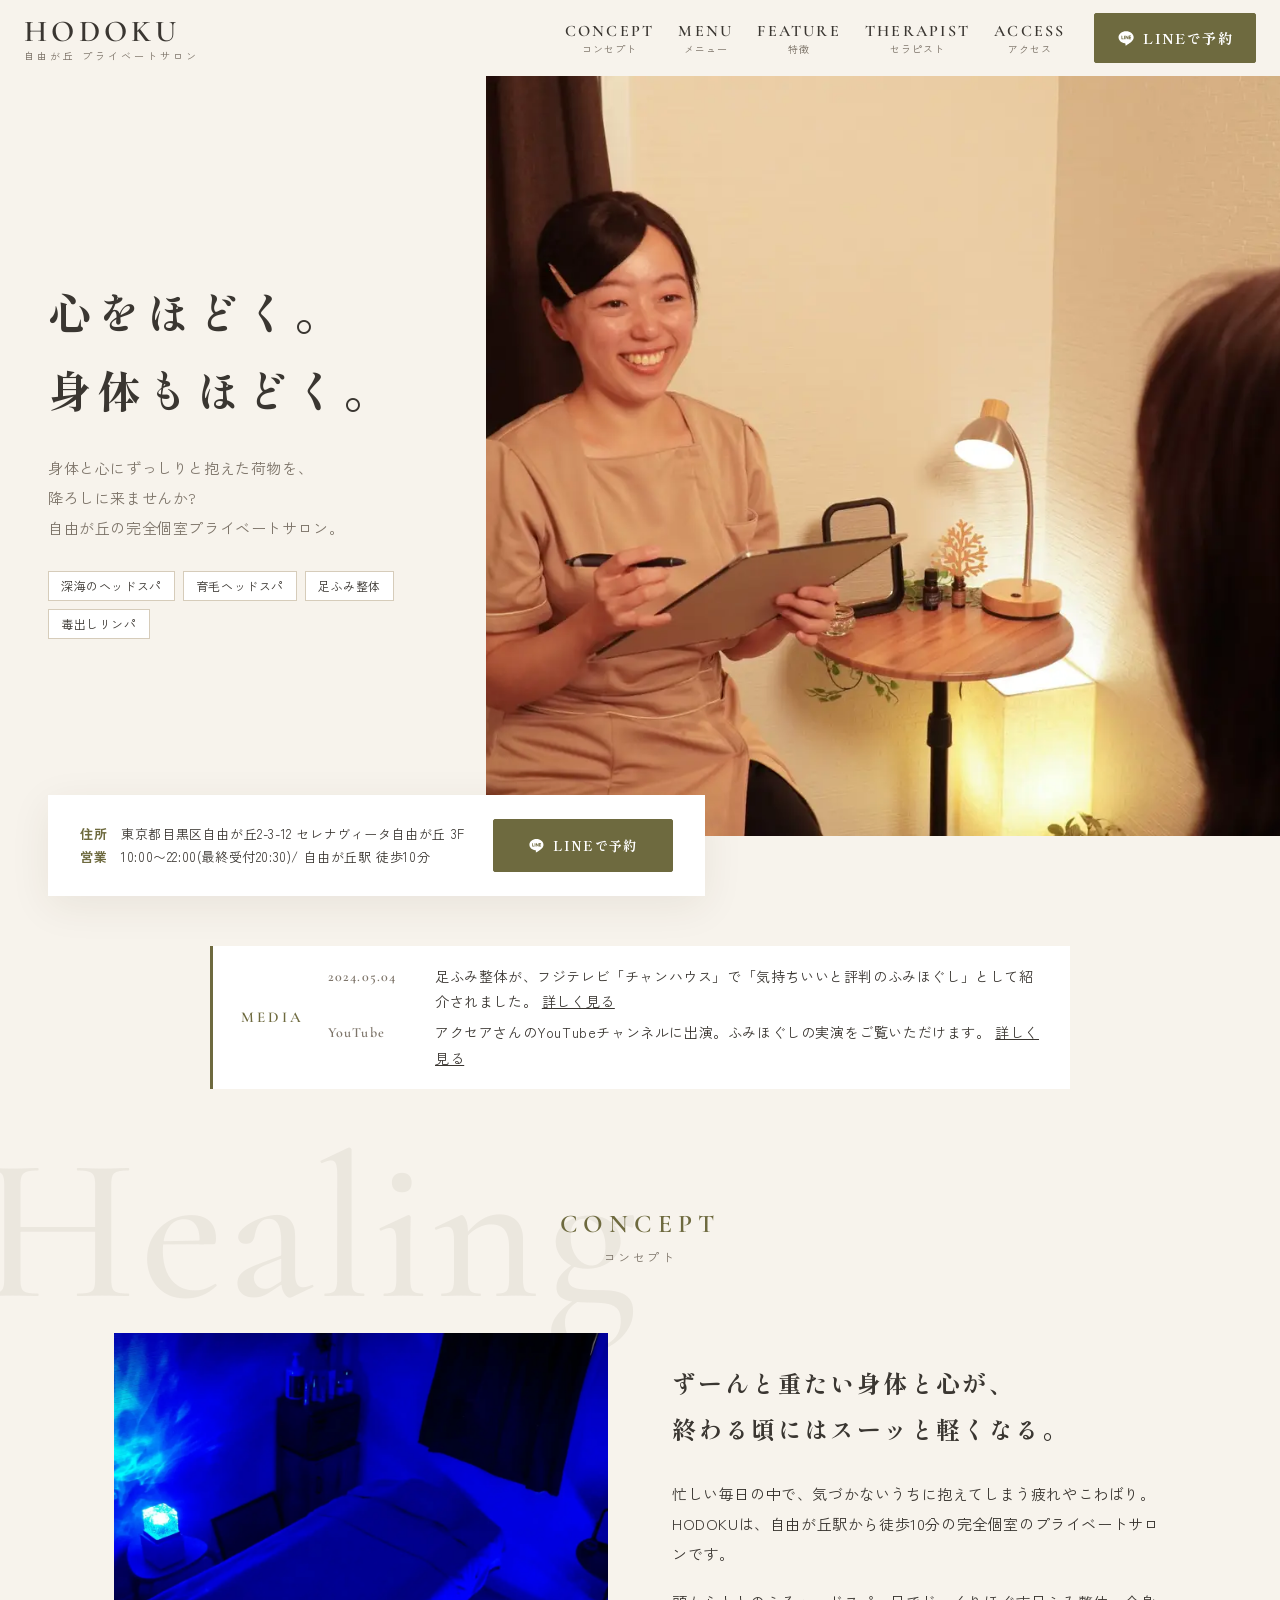
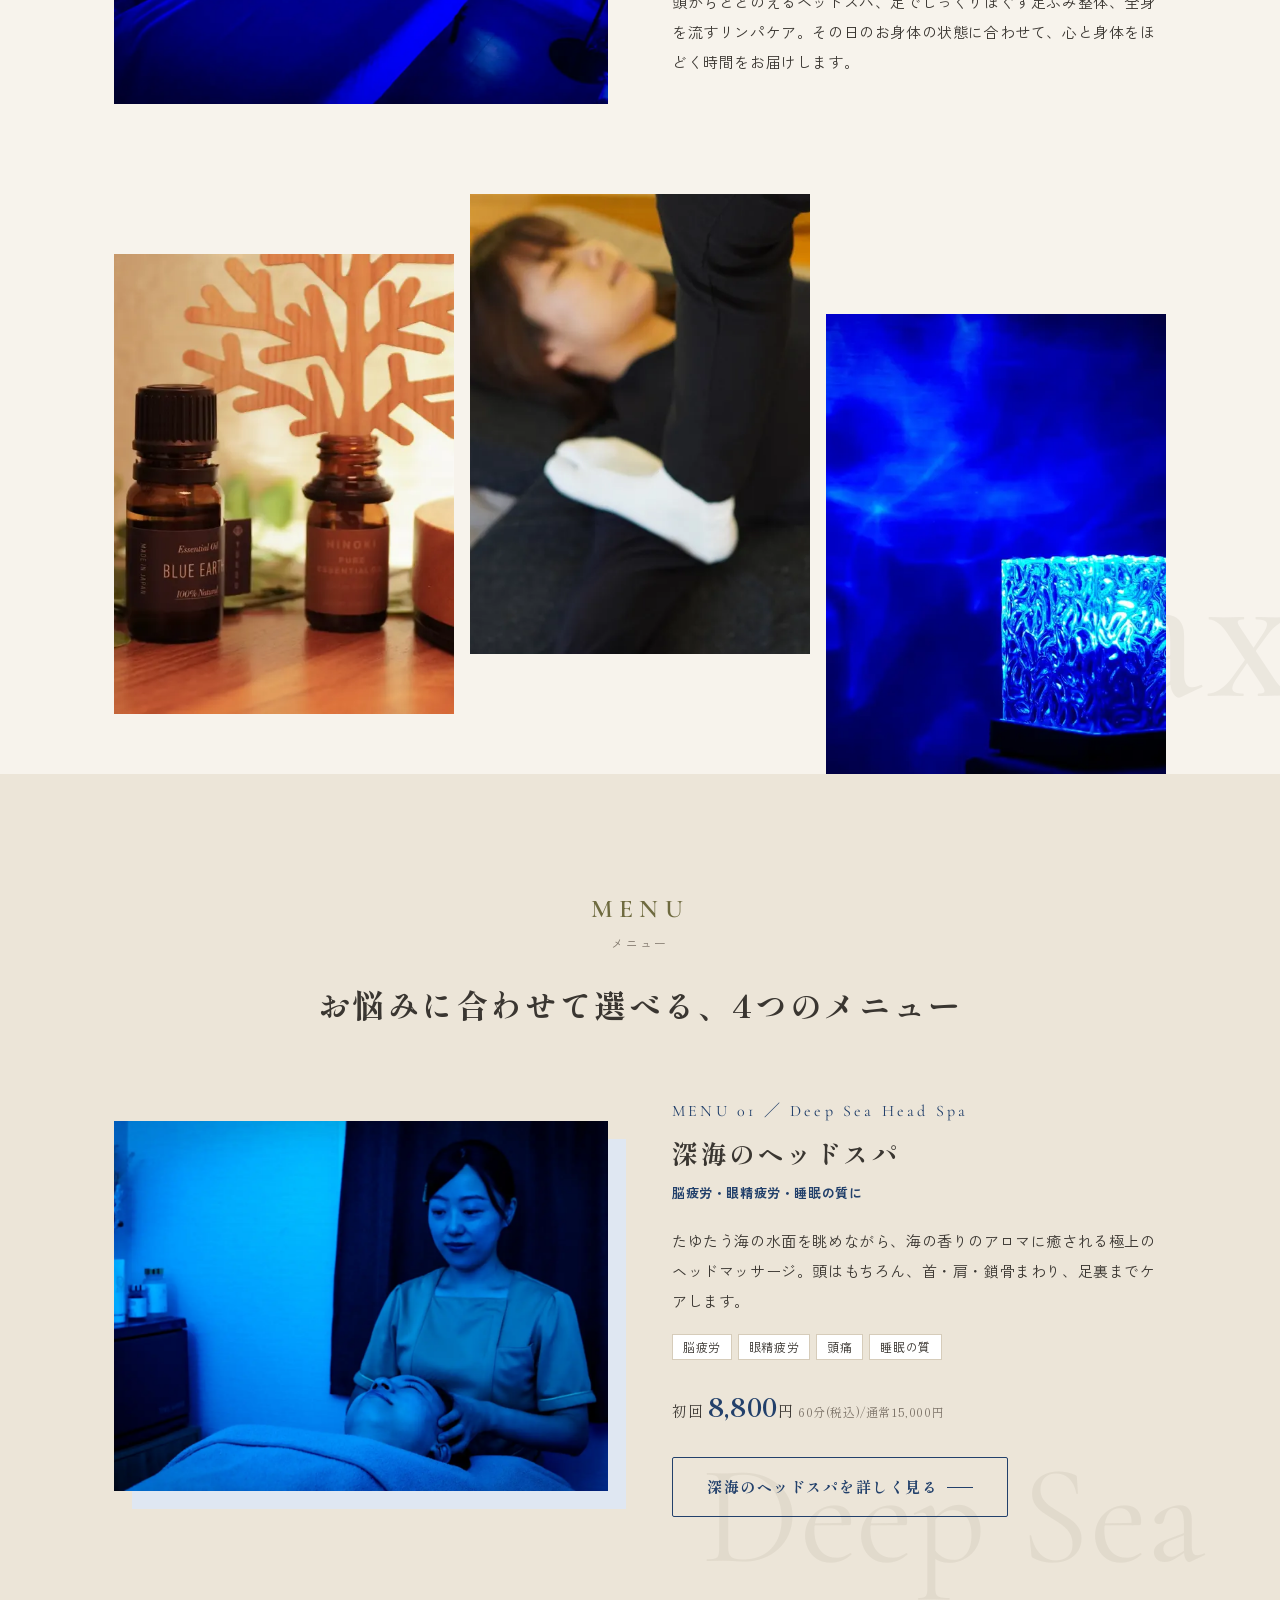
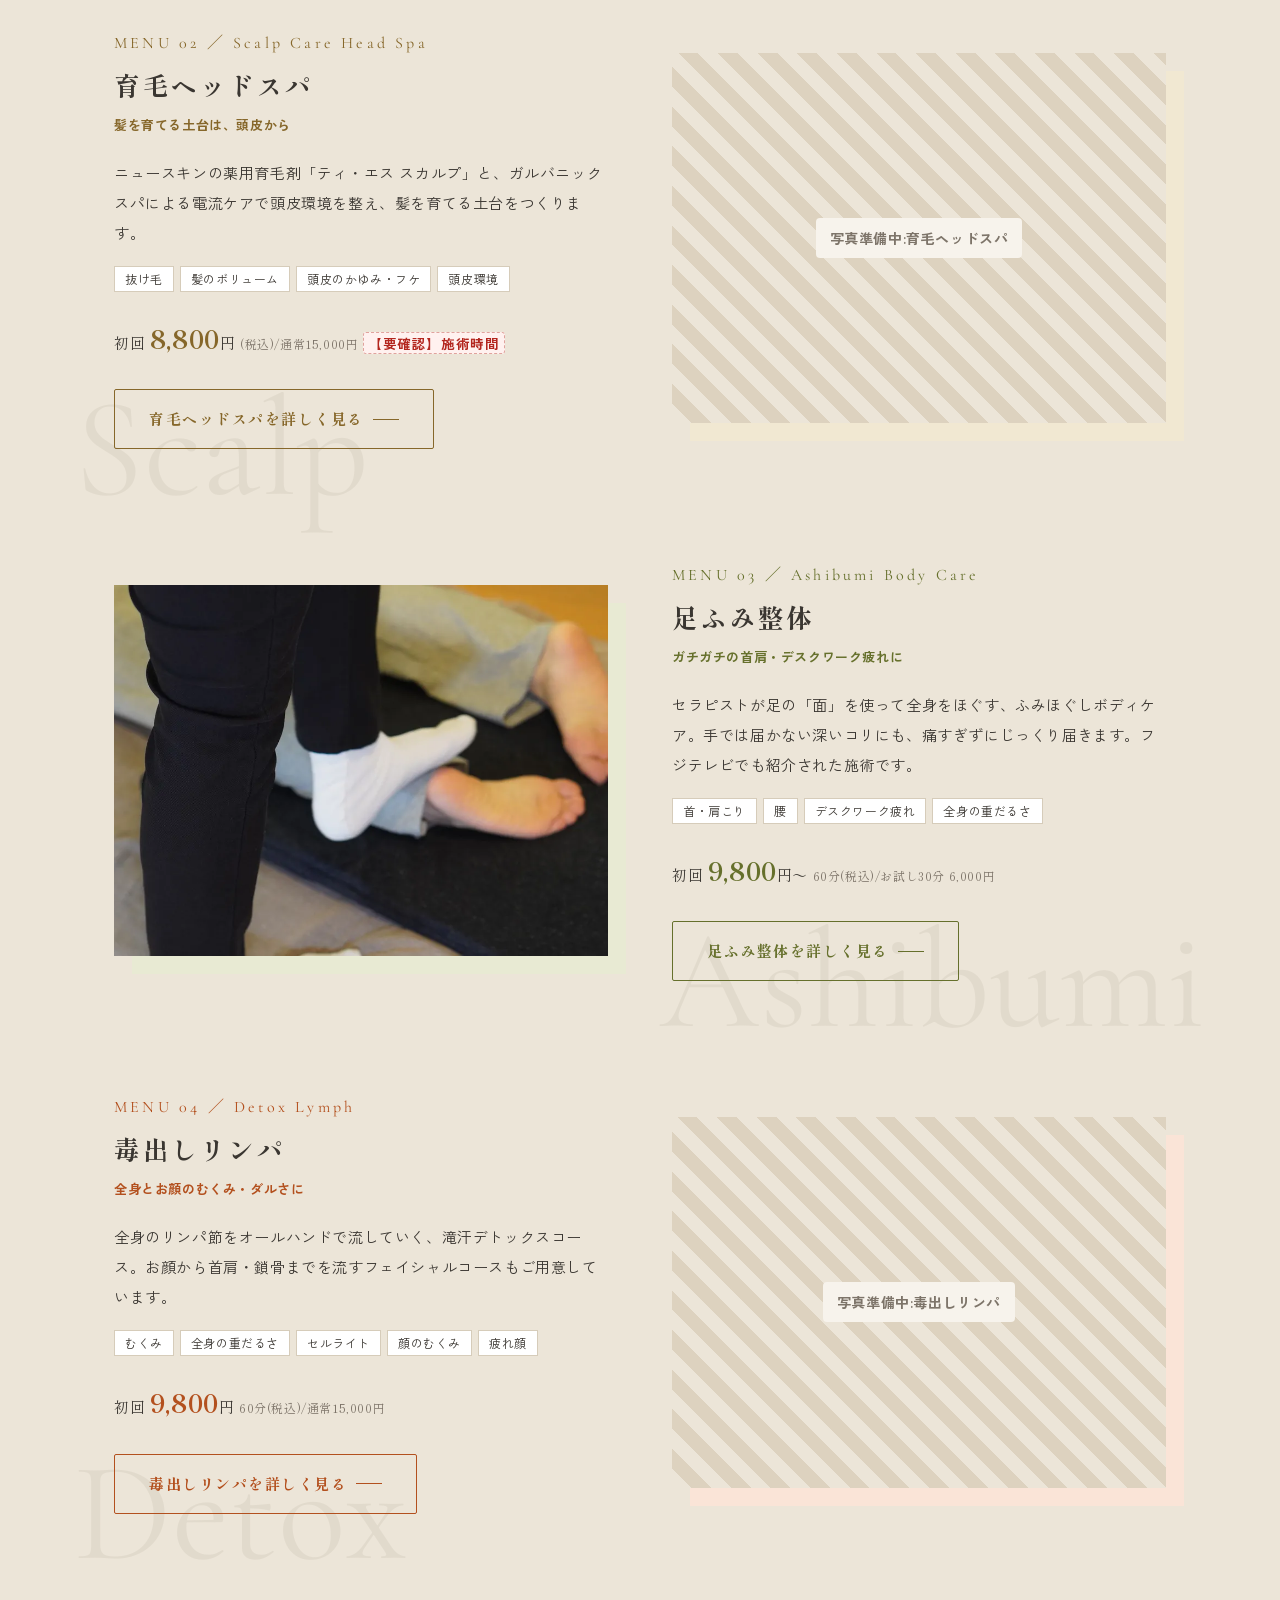
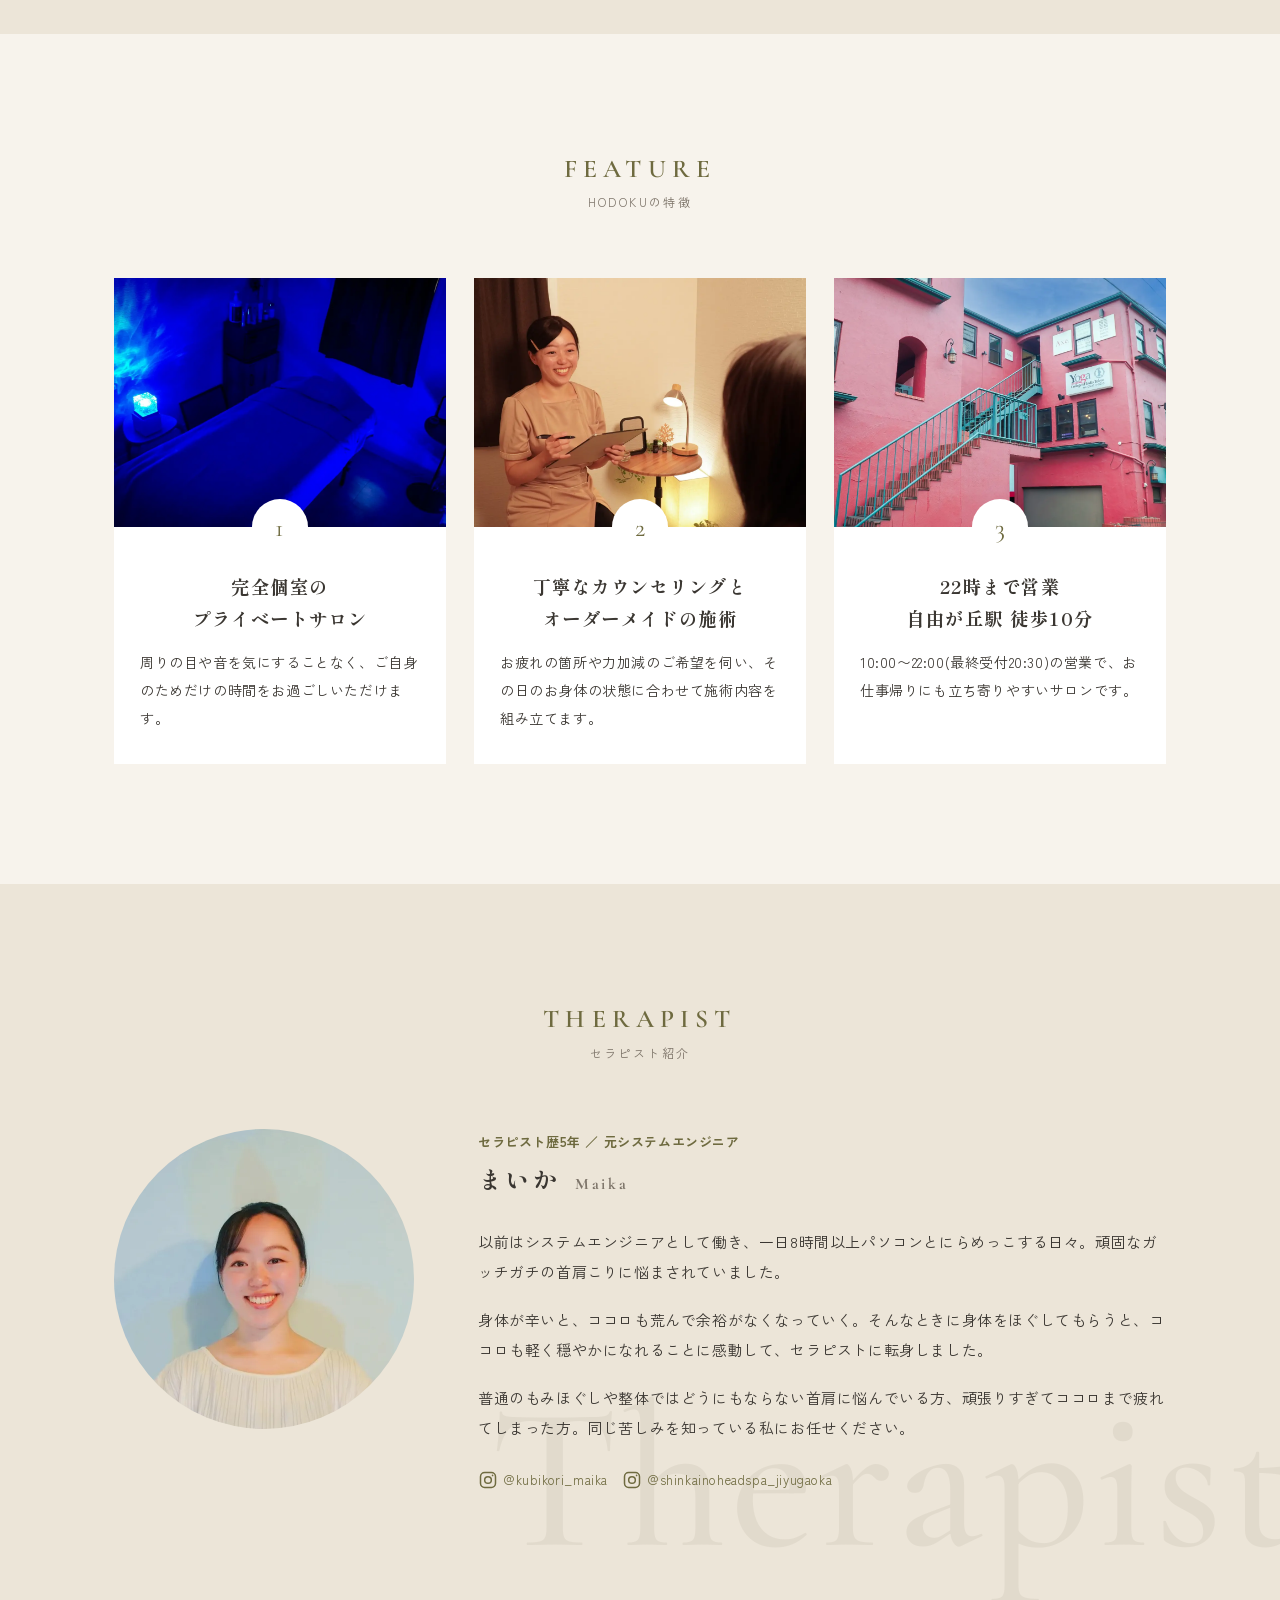
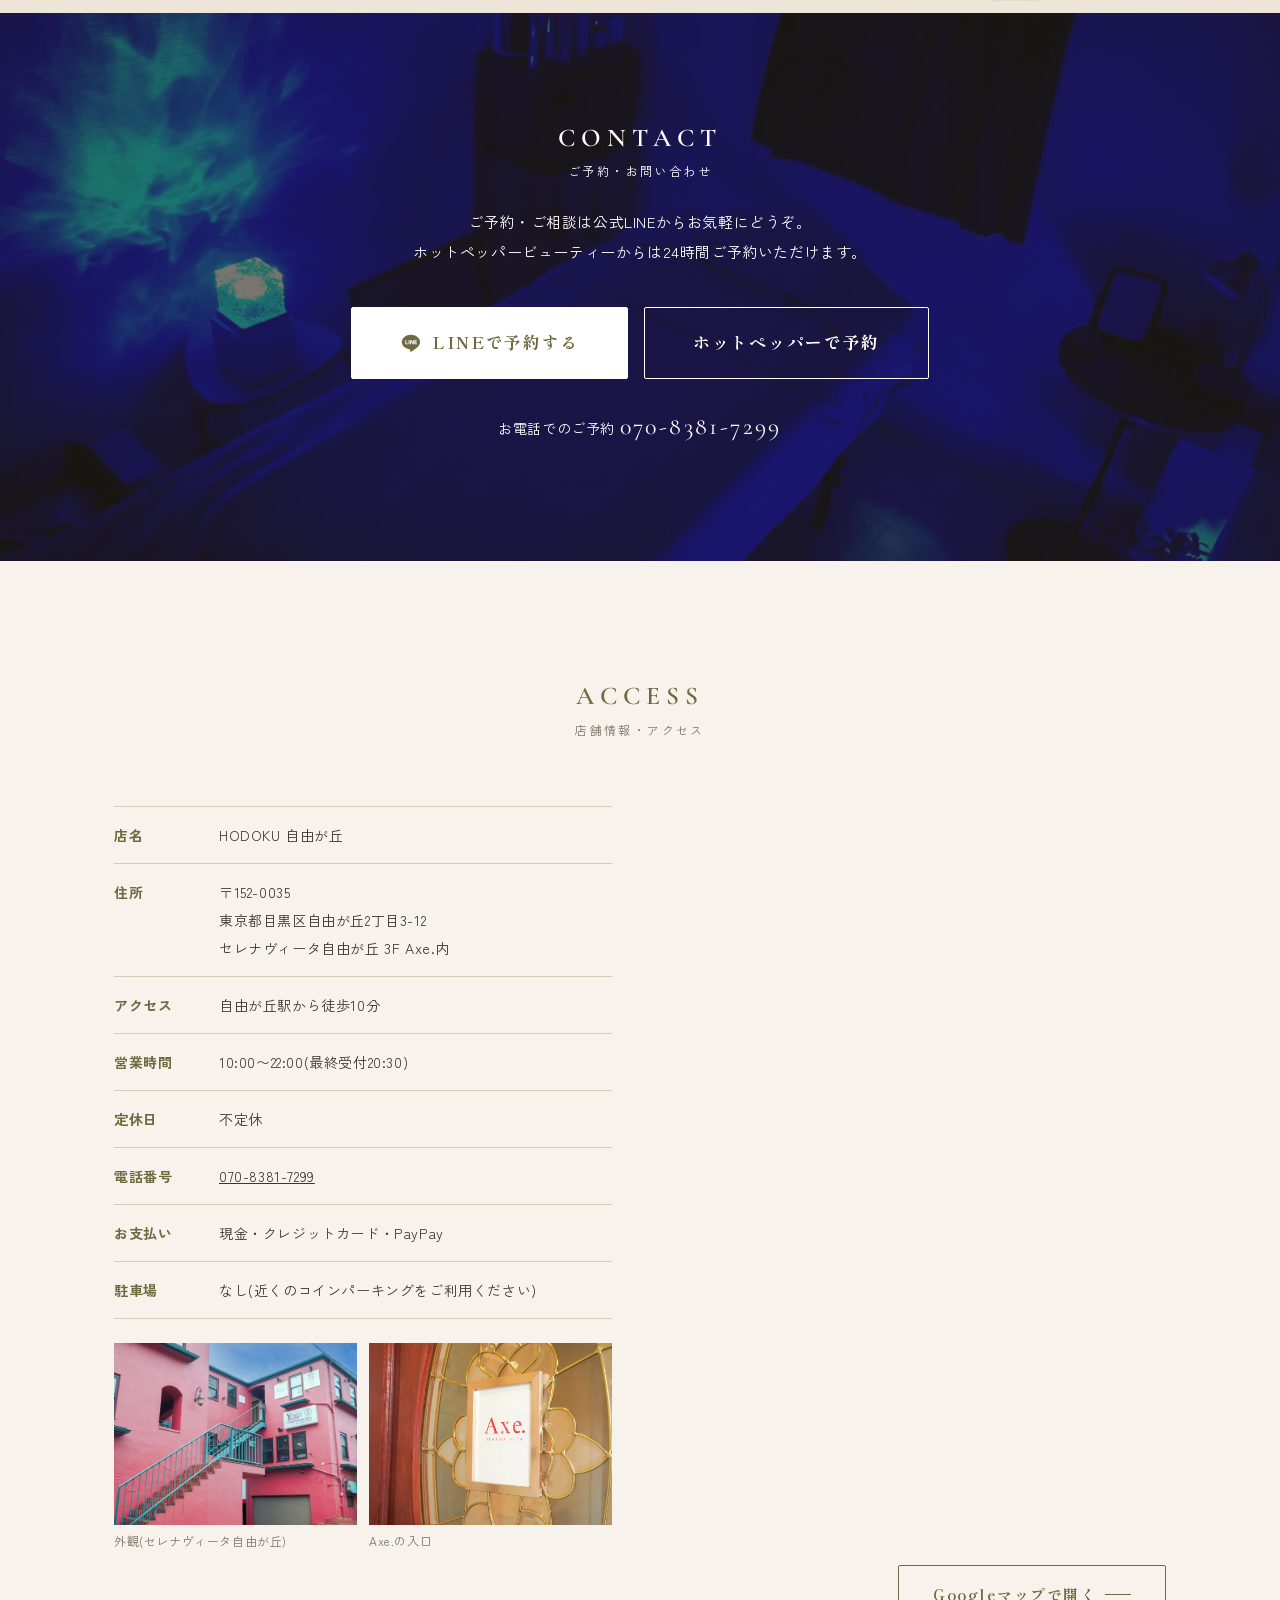
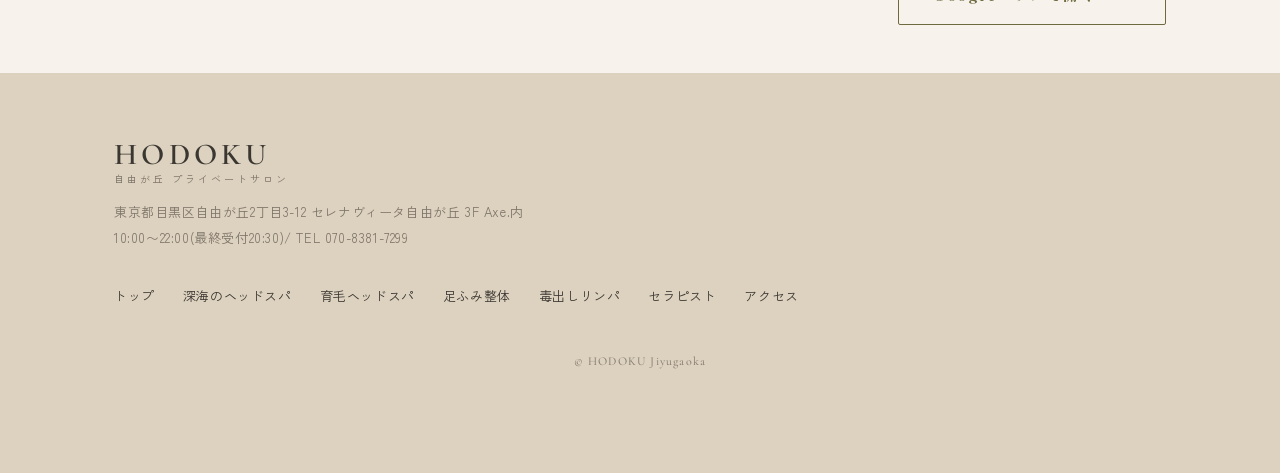
==== commit c827042d: "Write the Scalp Care Head Spa content and show the TV frame uncropped Scalp Care Head Spa: Nu Skin T" ====
--- a/index.html
+++ b/index.html
@@ -18,7 +18,7 @@
   <link rel="preconnect" href="https://fonts.googleapis.com">
   <link rel="preconnect" href="https://fonts.gstatic.com" crossorigin>
   <link href="https://fonts.googleapis.com/css2?family=Shippori+Mincho:wght@500;700&family=Zen+Kaku+Gothic+New:wght@400;500;700&family=Cormorant+Garamond:wght@500;600&display=swap" rel="stylesheet">
-  <link rel="stylesheet" href="css/style.css?v=20261031i">
+  <link rel="stylesheet" href="css/style.css?v=20261101b">
 </head>
 <body id="top">
 
@@ -142,9 +142,9 @@
             <div class="menu-row__body">
               <p class="menu-row__no">MENU 02 ／ Scalp Care Head Spa</p>
               <h3 class="menu-row__title">育毛ヘッドスパ</h3>
-              <p class="menu-row__catch"><span class="todo">【要確認】キャッチコピー</span></p>
-              <p class="menu-row__desc">育毛剤とガルバを使った電流ケアで頭皮環境を整え、髪を育てる土台をつくります。</p>
-              <ul class="menu-row__tags"><li><span class="todo">【要確認】対象のお悩み</span></li></ul>
+              <p class="menu-row__catch">髪を育てる土台は、頭皮から</p>
+              <p class="menu-row__desc">ニュースキンの薬用育毛剤「ティ・エス スカルプ」と、ガルバニック スパによる電流ケアで頭皮環境を整え、髪を育てる土台をつくります。</p>
+              <ul class="menu-row__tags"><li>抜け毛</li><li>髪のボリューム</li><li>頭皮のかゆみ・フケ</li><li>頭皮環境</li></ul>
               <p class="menu-row__price">初回 <b>8,800</b>円 <small>(税込)/通常15,000円</small> <span class="todo">【要確認】施術時間</span></p>
               <a href="ikumou-headspa.html" class="btn btn--line btn-arrow">育毛ヘッドスパを詳しく見る</a>
             </div>
@@ -320,6 +320,6 @@
   </div>
   <a href="#top" class="pagetop" id="pagetop" aria-label="ページの先頭へ">PAGE<br>TOP</a>
 
-  <script src="js/main.js?v=20261031i"></script>
+  <script src="js/main.js?v=20261101b"></script>
 </body>
 </html>
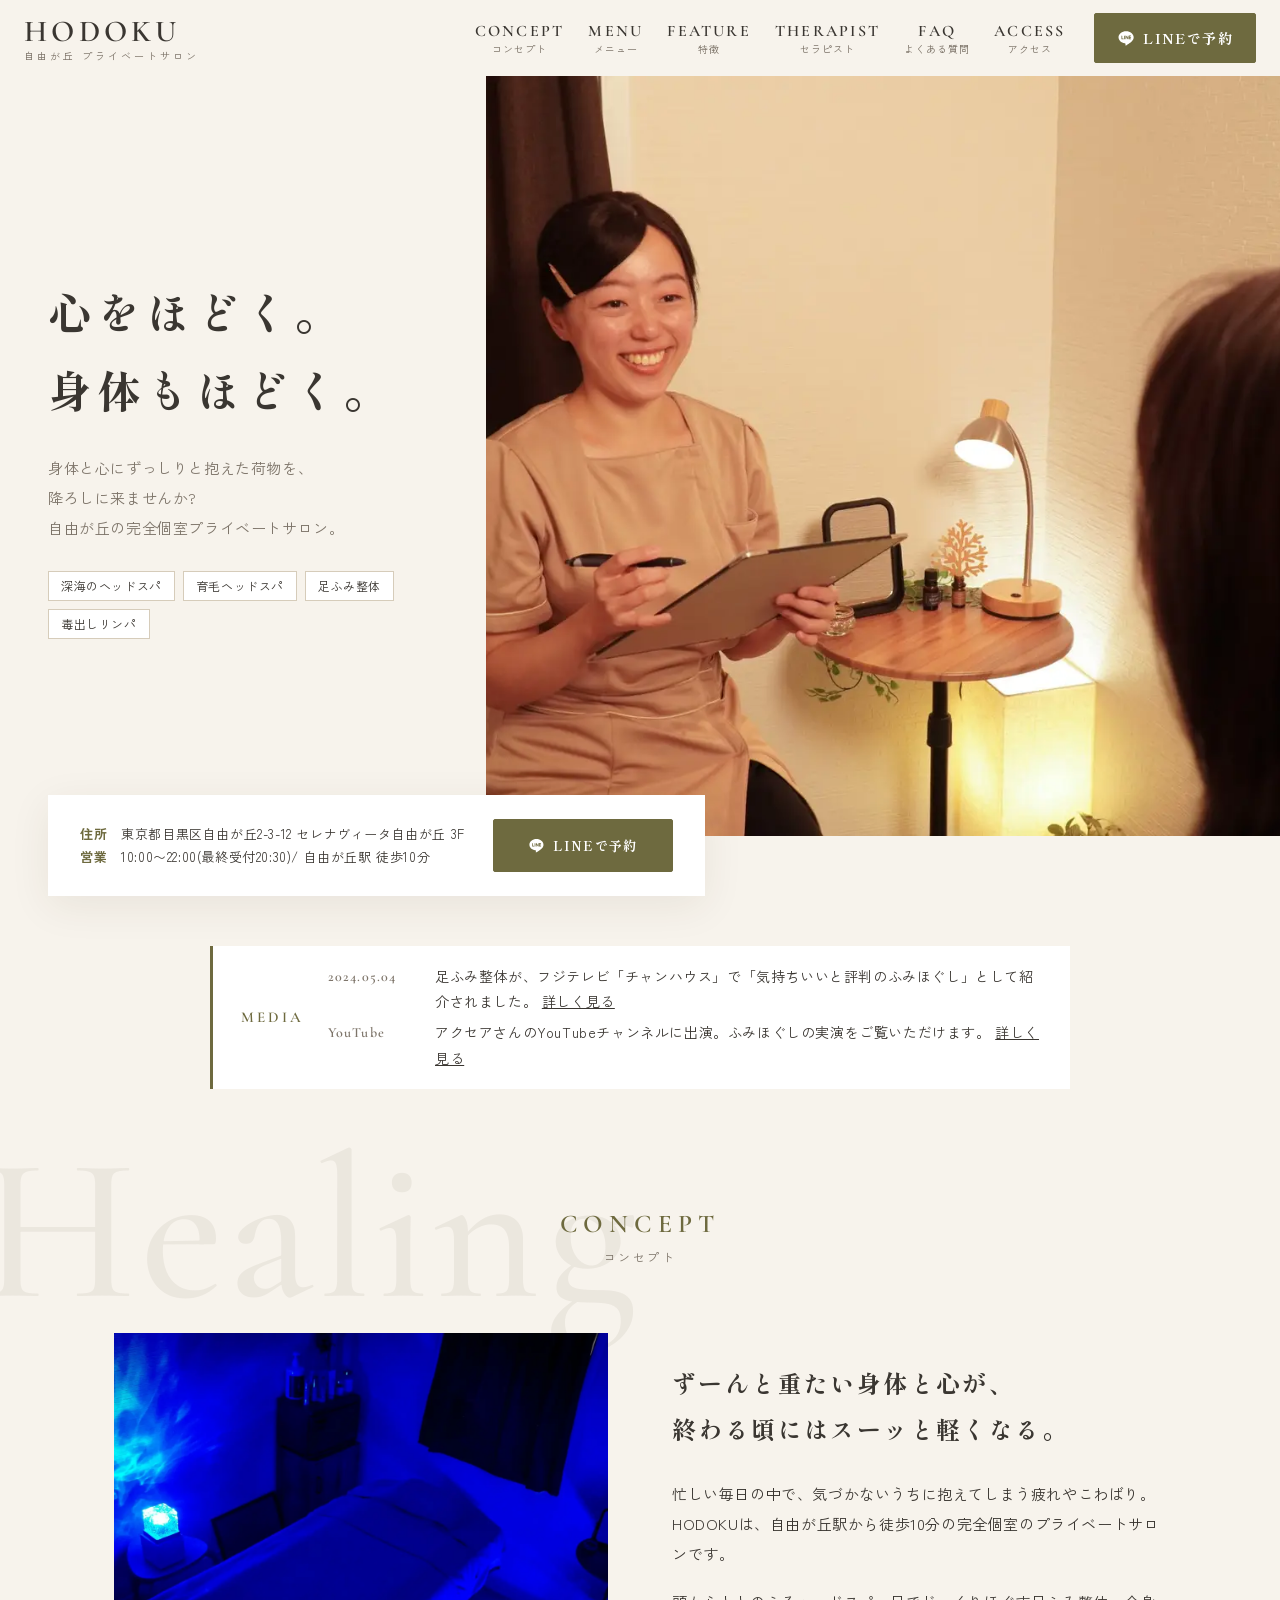
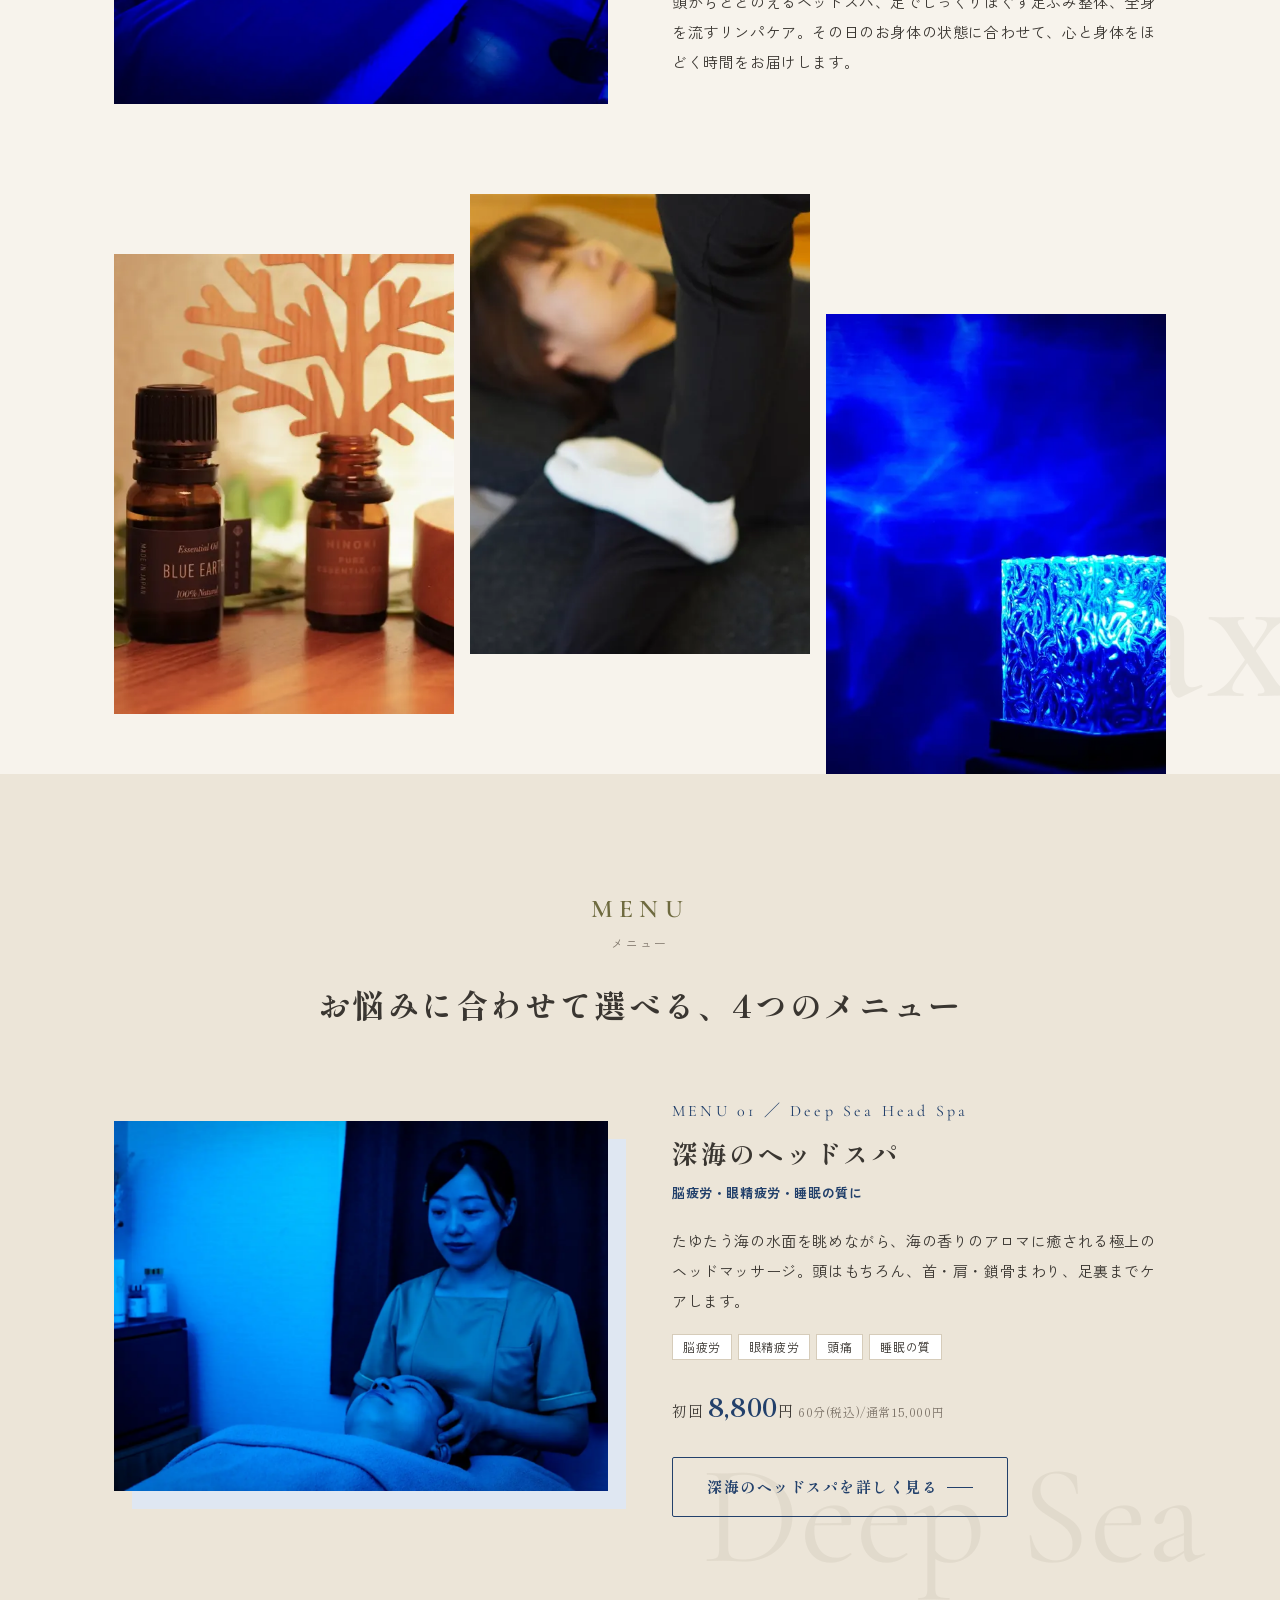
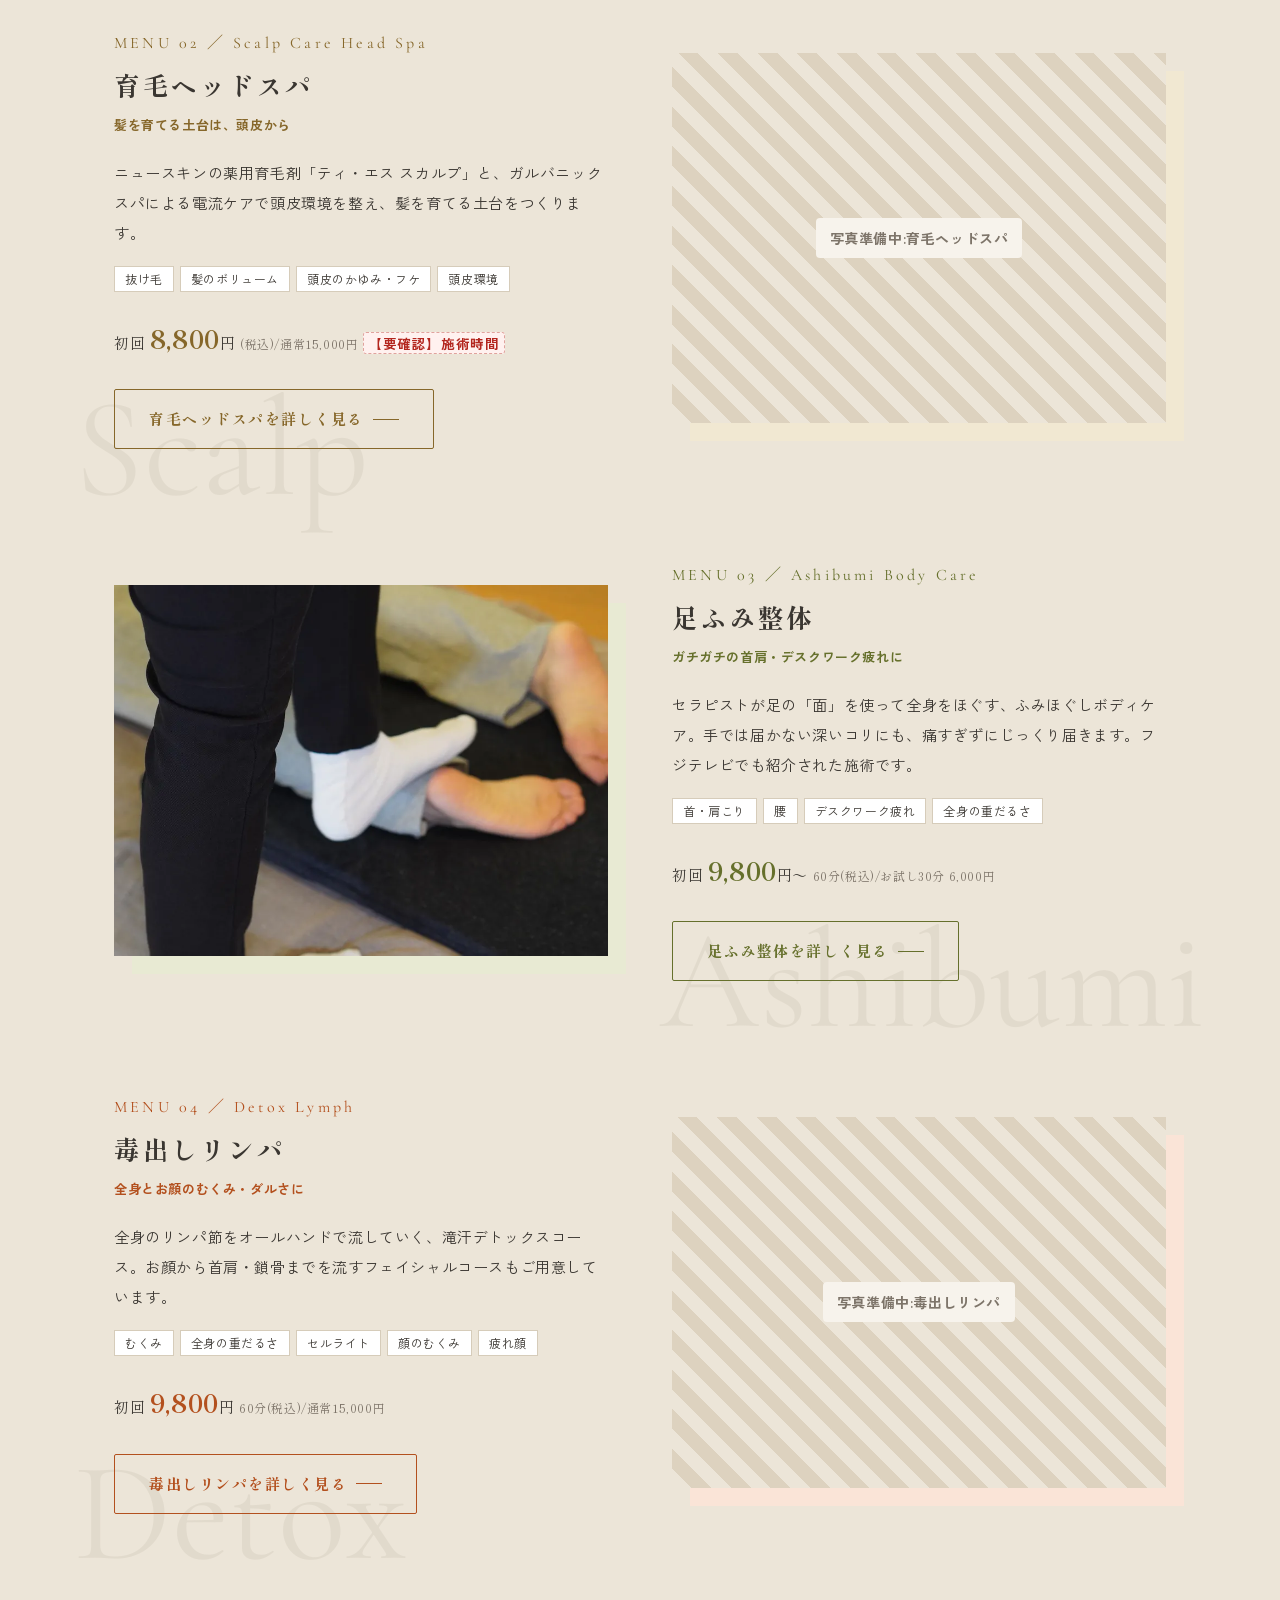
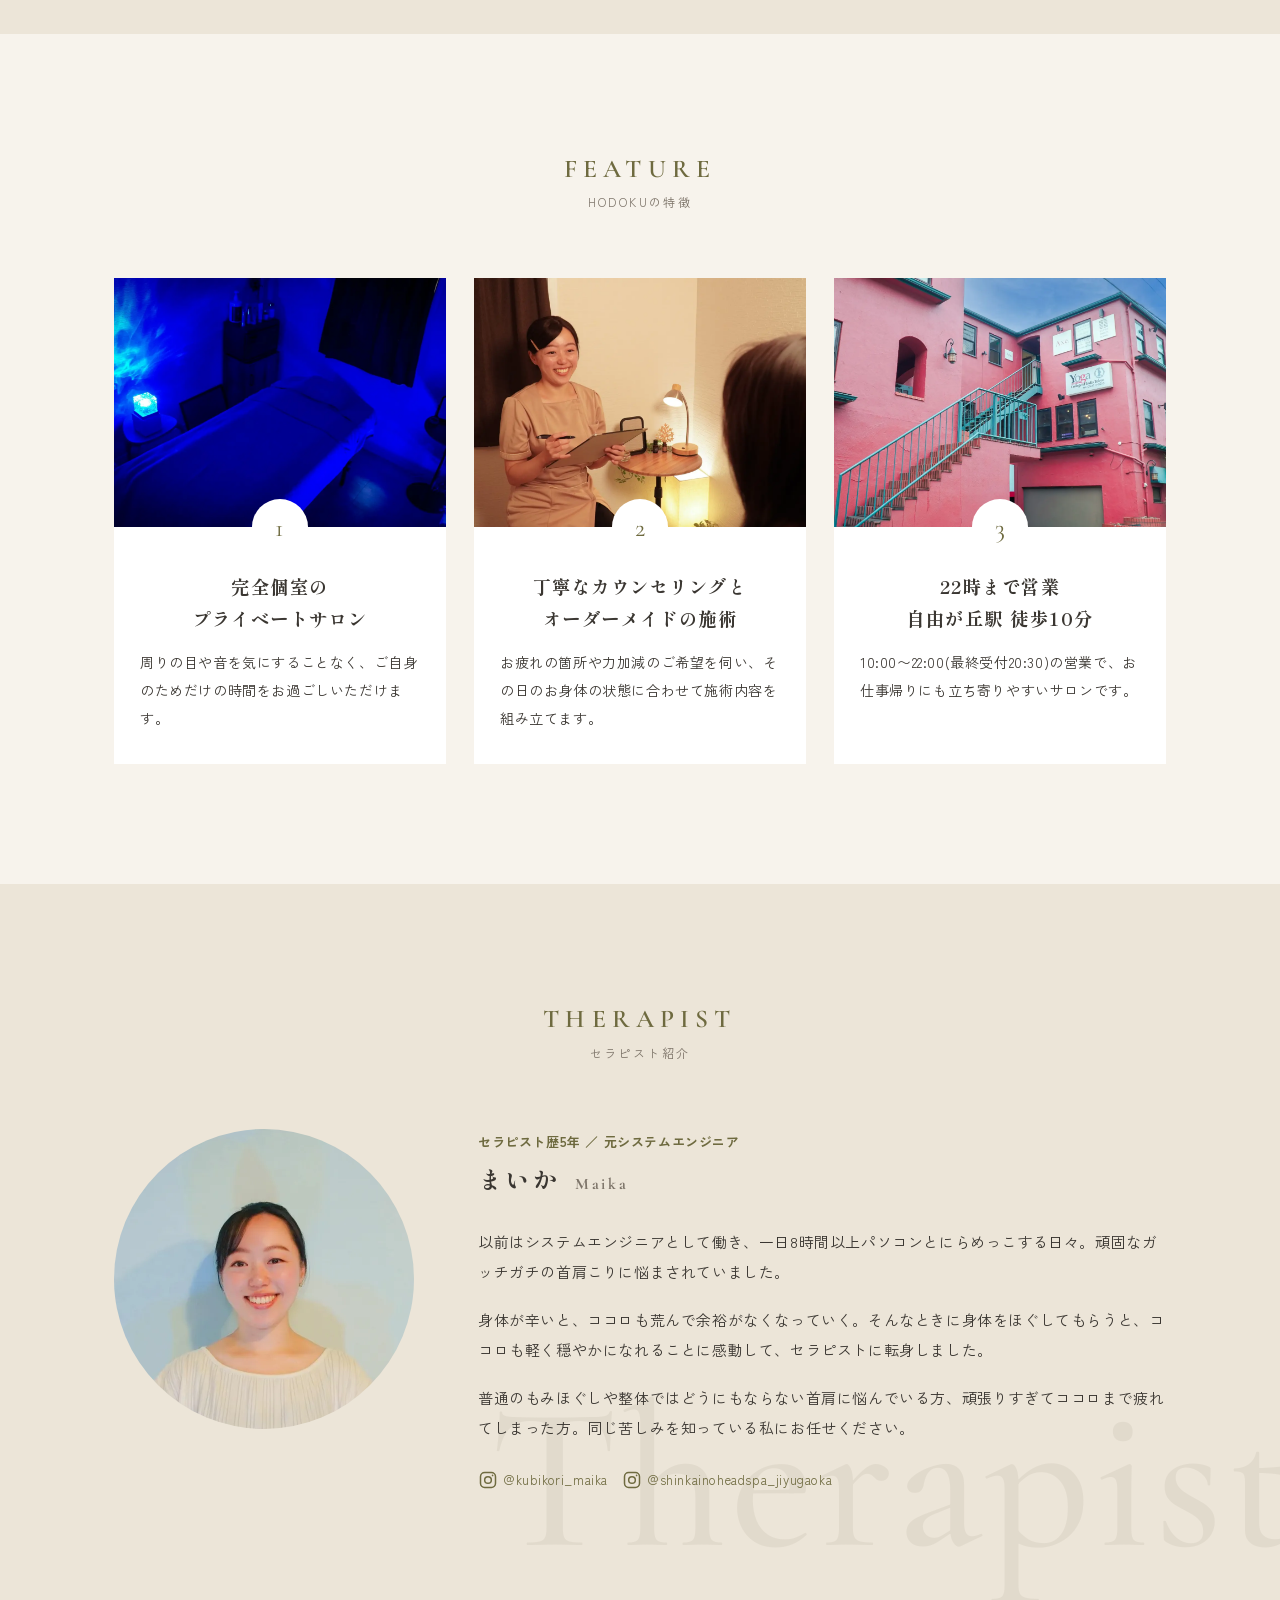
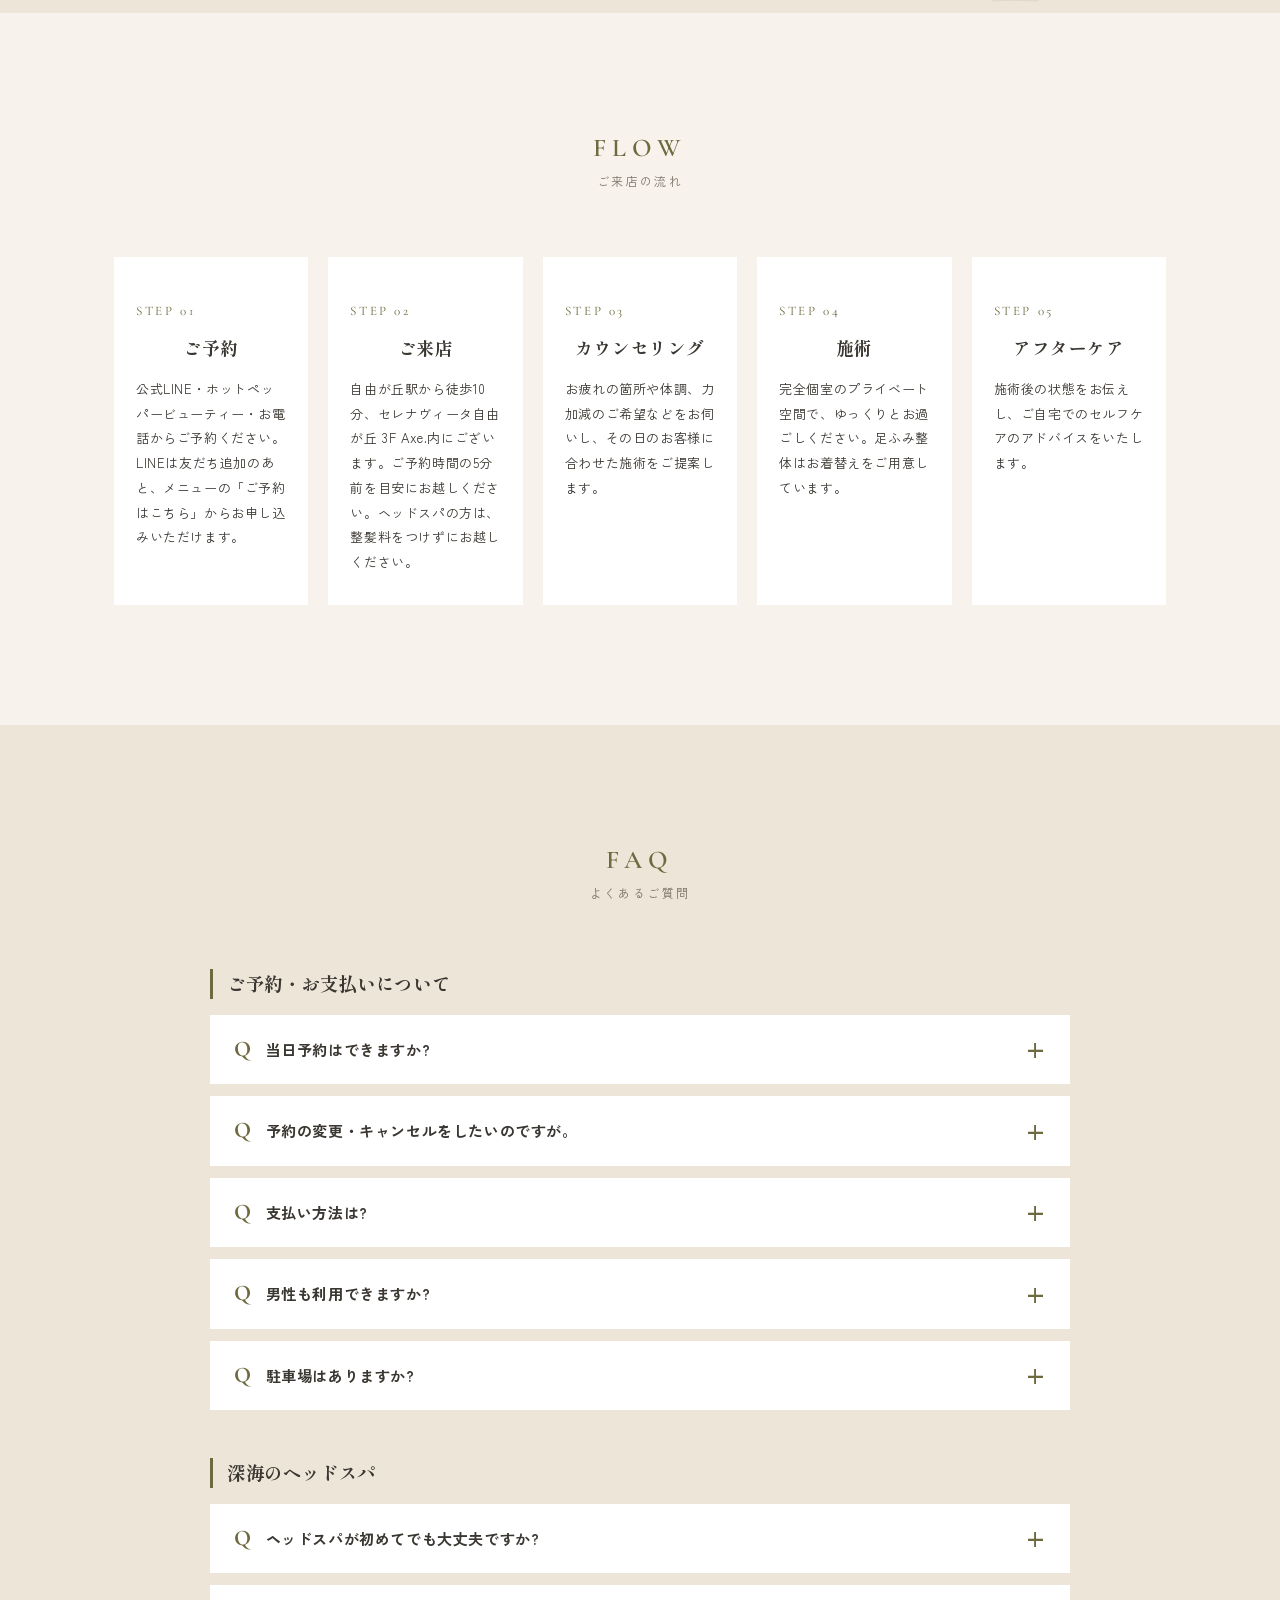
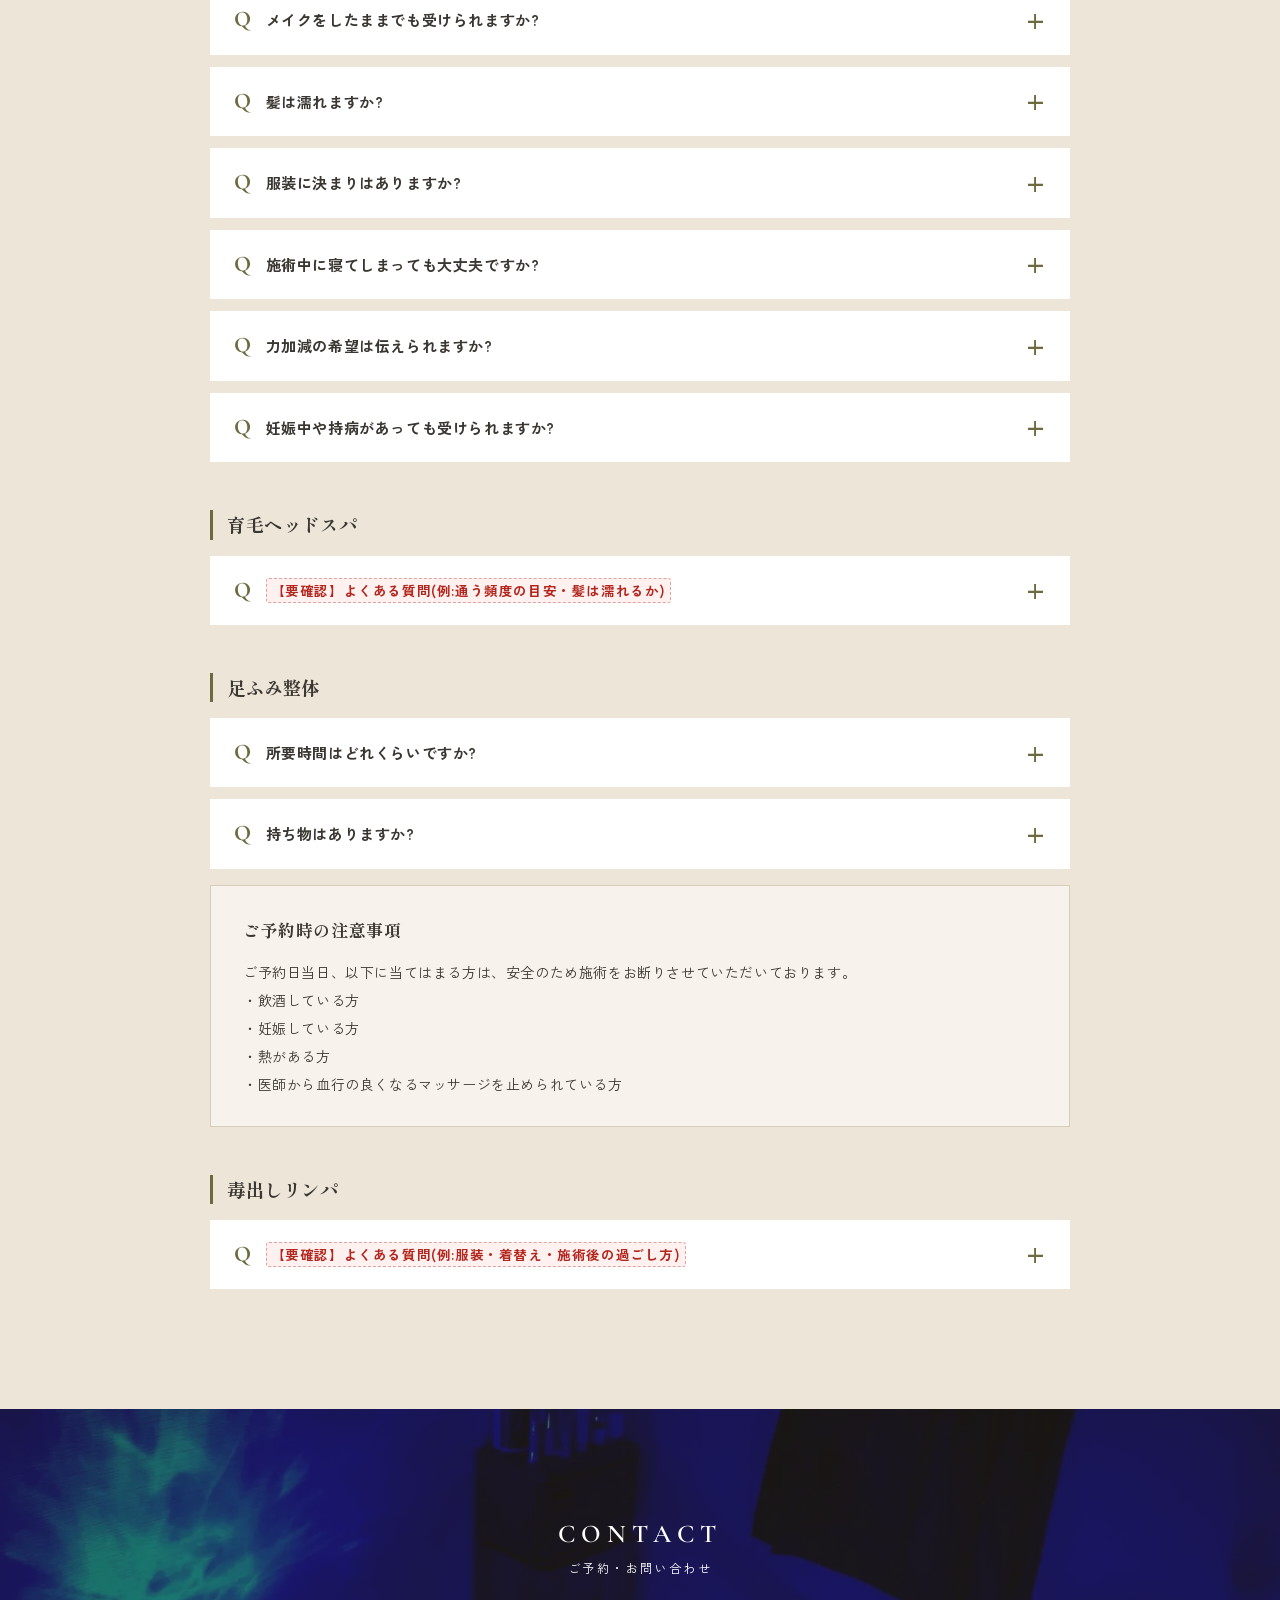
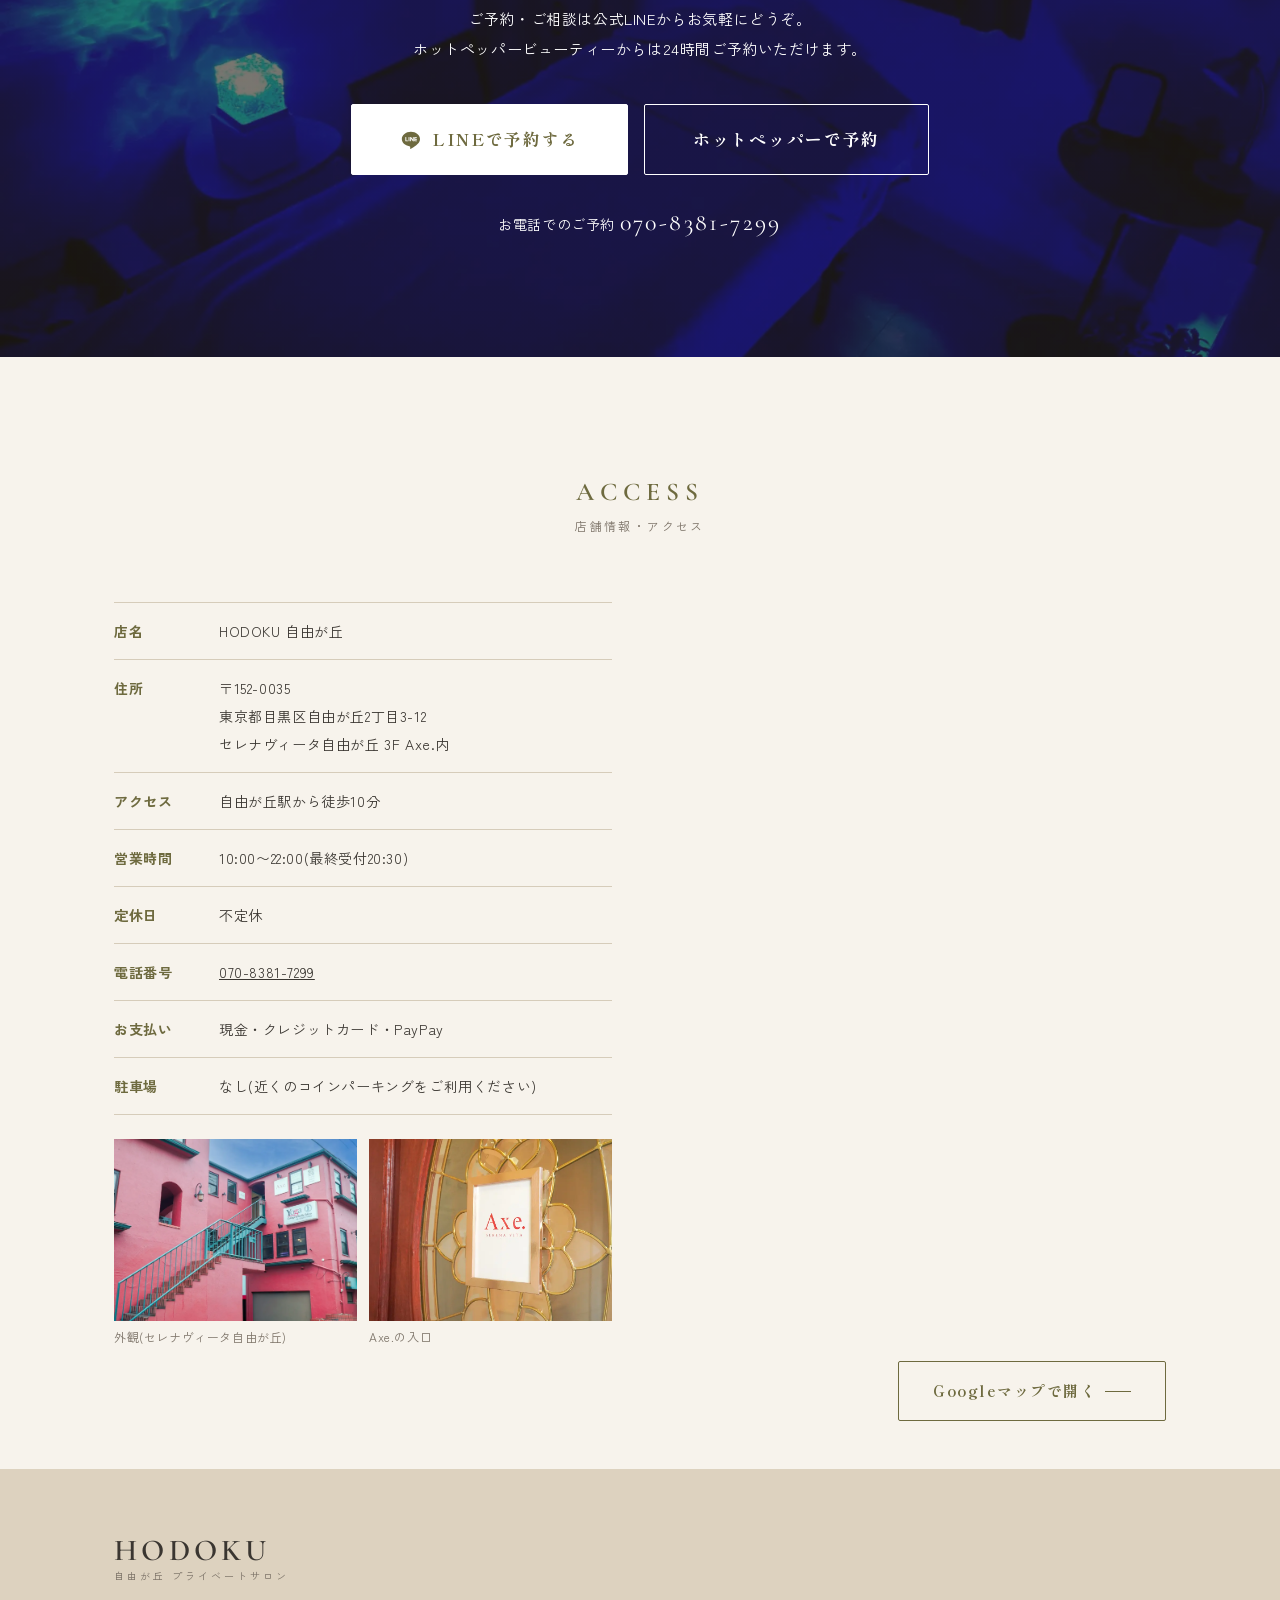
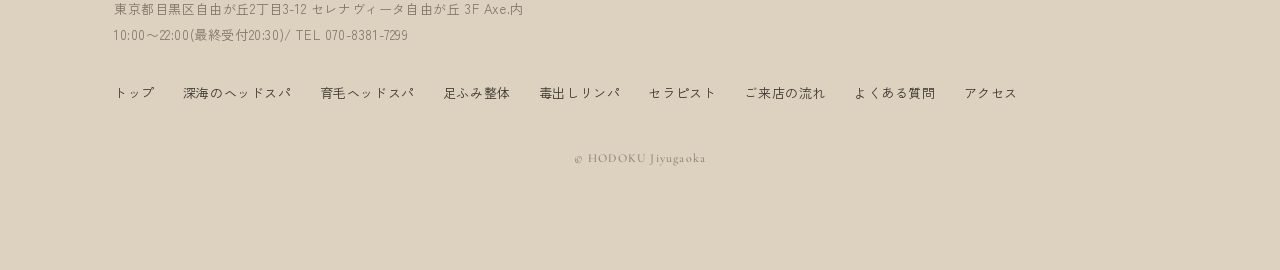
==== commit 49499aaf: "Move the visit flow and FAQ to the top page The menu pages no longer repeat them; their reserve sect" ====
--- a/index.html
+++ b/index.html
@@ -18,7 +18,7 @@
   <link rel="preconnect" href="https://fonts.googleapis.com">
   <link rel="preconnect" href="https://fonts.gstatic.com" crossorigin>
   <link href="https://fonts.googleapis.com/css2?family=Shippori+Mincho:wght@500;700&family=Zen+Kaku+Gothic+New:wght@400;500;700&family=Cormorant+Garamond:wght@500;600&display=swap" rel="stylesheet">
-  <link rel="stylesheet" href="css/style.css?v=20261101b">
+  <link rel="stylesheet" href="css/style.css?v=20261101c">
 </head>
 <body id="top">
 
@@ -42,6 +42,7 @@
           </li>
           <li><a href="#feature">FEATURE<small>特徴</small></a></li>
           <li><a href="#therapist">THERAPIST<small>セラピスト</small></a></li>
+          <li><a href="#faq">FAQ<small>よくある質問</small></a></li>
           <li><a href="#access">ACCESS<small>アクセス</small></a></li>
         </ul>
         <a href="https://lin.ee/PEUslwN" class="btn btn--fill gnav__cta" target="_blank" rel="noopener"><svg class="ico" viewBox="0 0 24 24" aria-hidden="true"><path fill="currentColor" d="M12 3C6.5 3 2 6.6 2 11c0 3.9 3.5 7.2 8.3 7.9.3.1.8.2.9.5.1.3.1.7 0 .9l-.1.9c0 .3-.2 1 .9.5 1.1-.5 5.8-3.4 7.9-5.8C21.4 14.4 22 12.8 22 11c0-4.4-4.5-8-10-8Zm-3.6 10.6H6.4a.5.5 0 0 1-.5-.5V9.2a.5.5 0 0 1 1 0v3.4h1.5a.5.5 0 0 1 0 1Zm2-.5a.5.5 0 0 1-1 0V9.2a.5.5 0 0 1 1 0v3.9Zm4.7 0a.5.5 0 0 1-.9.3l-2-2.7v2.4a.5.5 0 0 1-1 0V9.2a.5.5 0 0 1 .9-.3l2 2.7V9.2a.5.5 0 0 1 1 0v3.9Zm3.1-2.4a.5.5 0 0 1 0 1h-1.5v.9h1.5a.5.5 0 0 1 0 1h-2a.5.5 0 0 1-.5-.5V9.2c0-.3.2-.5.5-.5h2a.5.5 0 0 1 0 1h-1.5v.9h1.5Z"/></svg>LINEで予約</a>
@@ -241,6 +242,140 @@
               <a href="https://www.instagram.com/shinkainoheadspa_jiyugaoka" target="_blank" rel="noopener"><svg viewBox="0 0 24 24" aria-hidden="true" fill="none" stroke="currentColor" stroke-width="1.8"><rect x="3" y="3" width="18" height="18" rx="5"/><circle cx="12" cy="12" r="4"/><circle cx="17.5" cy="6.5" r="1" fill="currentColor" stroke="none"/></svg>@shinkainoheadspa_jiyugaoka</a>
             </div>
           </div>
+        </div>
+      </div>
+    </section>
+
+    <!-- ===== FLOW ===== -->
+    <section class="section" id="flow">
+      <div class="container">
+        <div class="sec-head">
+          <p class="sec-en">FLOW</p>
+          <p class="sec-ja">ご来店の流れ</p>
+        </div>
+
+        <ol class="flow-list">
+          <li class="flow-step">
+            <p class="flow-step__no">STEP 01</p>
+            <h3>ご予約</h3>
+            <p>公式LINE・ホットペッパービューティー・お電話からご予約ください。LINEは友だち追加のあと、メニューの「ご予約はこちら」からお申し込みいただけます。</p>
+          </li>
+          <li class="flow-step">
+            <p class="flow-step__no">STEP 02</p>
+            <h3>ご来店</h3>
+            <p>自由が丘駅から徒歩10分、セレナヴィータ自由が丘 3F Axe.内にございます。ご予約時間の5分前を目安にお越しください。ヘッドスパの方は、整髪料をつけずにお越しください。</p>
+          </li>
+          <li class="flow-step">
+            <p class="flow-step__no">STEP 03</p>
+            <h3>カウンセリング</h3>
+            <p>お疲れの箇所や体調、力加減のご希望などをお伺いし、その日のお客様に合わせた施術をご提案します。</p>
+          </li>
+          <li class="flow-step">
+            <p class="flow-step__no">STEP 04</p>
+            <h3>施術</h3>
+            <p>完全個室のプライベート空間で、ゆっくりとお過ごしください。足ふみ整体はお着替えをご用意しています。</p>
+          </li>
+          <li class="flow-step">
+            <p class="flow-step__no">STEP 05</p>
+            <h3>アフターケア</h3>
+            <p>施術後の状態をお伝えし、ご自宅でのセルフケアのアドバイスをいたします。</p>
+          </li>
+        </ol>
+      </div>
+    </section>
+    <!-- ===== FAQ ===== -->
+    <section class="section section--sand" id="faq">
+      <div class="container">
+        <div class="sec-head">
+          <p class="sec-en">FAQ</p>
+          <p class="sec-ja">よくあるご質問</p>
+        </div>
+
+        <div class="faq-list">
+        <div class="faq-group">
+          <h3 class="faq-group__title">ご予約・お支払いについて</h3>
+          <details class="faq-item">
+            <summary>当日予約はできますか?</summary>
+            <div class="faq-item__a"><p>空きがあればご予約いただけます。公式LINE・ホットペッパービューティー・お電話(070-8381-7299)でお問い合わせください。</p></div>
+          </details>
+          <details class="faq-item">
+            <summary>予約の変更・キャンセルをしたいのですが。</summary>
+            <div class="faq-item__a"><p>ご予約の変更・キャンセルは、前日の18:00までにLINEからご連絡ください。期限後の変更・キャンセルは全額のお支払いとなります。また、事前のご連絡なくご予約時間から15分を過ぎた場合はキャンセル扱いとさせていただきます。無断キャンセルをされた場合は、次回以降のご予約をお断りすることがございます。</p></div>
+          </details>
+          <details class="faq-item">
+            <summary>支払い方法は?</summary>
+            <div class="faq-item__a"><p>現金・クレジットカード・PayPayをご利用いただけます。</p></div>
+          </details>
+          <details class="faq-item">
+            <summary>男性も利用できますか?</summary>
+            <div class="faq-item__a"><p>はい、男性のお客様にもご利用いただけます。</p></div>
+          </details>
+          <details class="faq-item">
+            <summary>駐車場はありますか?</summary>
+            <div class="faq-item__a"><p>専用の駐車場はございません。近くのコインパーキングをご利用ください。</p></div>
+          </details>
+        </div>
+        <div class="faq-group">
+          <h3 class="faq-group__title">深海のヘッドスパ</h3>
+          <details class="faq-item">
+            <summary>ヘッドスパが初めてでも大丈夫ですか?</summary>
+            <div class="faq-item__a"><p>はい、もちろんです。施術前のカウンセリングで、お悩みや力加減のご希望をお伺いしてから施術いたします。</p></div>
+          </details>
+          <details class="faq-item">
+            <summary>メイクをしたままでも受けられますか?</summary>
+            <div class="faq-item__a"><p>はい、メイクをしたままで受けていただけます。</p></div>
+          </details>
+          <details class="faq-item">
+            <summary>髪は濡れますか?</summary>
+            <div class="faq-item__a"><p>頭皮を軽くしめらせていくセミドライのヘッドスパです。当日は整髪料をつけずにお越しください。ドライヤーやブラシはご用意しておりますが、整髪料など必要な方はお持ちください。</p></div>
+          </details>
+          <details class="faq-item">
+            <summary>服装に決まりはありますか?</summary>
+            <div class="faq-item__a"><p>お着替えの用意はございません。首・肩までほぐしていくため、タートルネックなどではなく、襟元の広いお洋服でお越しください。</p></div>
+          </details>
+          <details class="faq-item">
+            <summary>施術中に寝てしまっても大丈夫ですか?</summary>
+            <div class="faq-item__a"><p>はい、どうぞそのままお休みください。</p></div>
+          </details>
+          <details class="faq-item">
+            <summary>力加減の希望は伝えられますか?</summary>
+            <div class="faq-item__a"><p>はい、施術前・施術中どちらでもお気軽にお申し付けください。</p></div>
+          </details>
+          <details class="faq-item">
+            <summary>妊娠中や持病があっても受けられますか?</summary>
+            <div class="faq-item__a"><p>妊娠中の方、持病のある方、体調がすぐれない方は、ご予約時に事前にご相談ください。</p></div>
+          </details>
+        </div>
+        <div class="faq-group">
+          <h3 class="faq-group__title">育毛ヘッドスパ</h3>
+          <details class="faq-item">
+            <summary><span class="todo">【要確認】よくある質問(例:通う頻度の目安・髪は濡れるか)</span></summary>
+            <div class="faq-item__a"><p><span class="todo">【要確認】回答</span></p></div>
+          </details>
+        </div>
+        <div class="faq-group">
+          <h3 class="faq-group__title">足ふみ整体</h3>
+          <details class="faq-item">
+            <summary>所要時間はどれくらいですか?</summary>
+            <div class="faq-item__a"><p>カウンセリングとお着替えの時間もありますので、《施術時間+30分程度》みていただくのがおすすめです。初回は足ふみ整体の説明などもさせていただきますので、《施術時間+45分程度》お時間に余裕を持ってお越しください。</p></div>
+          </details>
+          <details class="faq-item">
+            <summary>持ち物はありますか?</summary>
+            <div class="faq-item__a"><p>特にございません。お着替えをご用意していますので、手ぶらでお越しください。(ちょこっとお試し30分はお着替えがないため、ゆとりのあるパンツスタイルでお越しください)</p></div>
+          </details>
+          <div class="caution">
+            <h3>ご予約時の注意事項</h3>
+            <p>ご予約日当日、以下に当てはまる方は、安全のため施術をお断りさせていただいております。</p>
+            <ul><li>飲酒している方</li><li>妊娠している方</li><li>熱がある方</li><li>医師から血行の良くなるマッサージを止められている方</li></ul>
+          </div>
+        </div>
+        <div class="faq-group">
+          <h3 class="faq-group__title">毒出しリンパ</h3>
+          <details class="faq-item">
+            <summary><span class="todo">【要確認】よくある質問(例:服装・着替え・施術後の過ごし方)</span></summary>
+            <div class="faq-item__a"><p><span class="todo">【要確認】回答</span></p></div>
+          </details>
+        </div>
         </div>
       </div>
     </section>
@@ -307,6 +442,8 @@
           <a href="ashibumi.html">足ふみ整体</a>
           <a href="lymph.html">毒出しリンパ</a>
           <a href="#therapist">セラピスト</a>
+          <a href="#flow">ご来店の流れ</a>
+          <a href="#faq">よくある質問</a>
           <a href="#access">アクセス</a>
         </nav>
       </div>
@@ -320,6 +457,6 @@
   </div>
   <a href="#top" class="pagetop" id="pagetop" aria-label="ページの先頭へ">PAGE<br>TOP</a>
 
-  <script src="js/main.js?v=20261101b"></script>
+  <script src="js/main.js?v=20261101c"></script>
 </body>
 </html>
--- a/css/style.css
+++ b/css/style.css
@@ -747,3 +747,18 @@
 .media-item__movie { position: relative; margin-bottom: 28px; aspect-ratio: 16 / 9; background: #000; }
 .media-item__movie iframe { position: absolute; inset: 0; width: 100%; height: 100%; border: 0; }
 .media-list { align-items: start; }
+
+/* ---------- FAQ(トップ:カテゴリ別) ---------- */
+.faq-group + .faq-group { margin-top: 48px; }
+.faq-group__title {
+  margin-bottom: 16px;
+  padding-left: 14px;
+  border-left: 3px solid var(--accent);
+  font-family: var(--mincho);
+  font-size: 1.15rem;
+  line-height: 1.6;
+}
+.faq-group .caution { margin-top: 16px; }
+
+.reserve__links { display: flex; flex-wrap: wrap; justify-content: center; gap: 8px 28px; margin-top: 28px; font-size: 14px; }
+.reserve__links a { color: var(--white); }
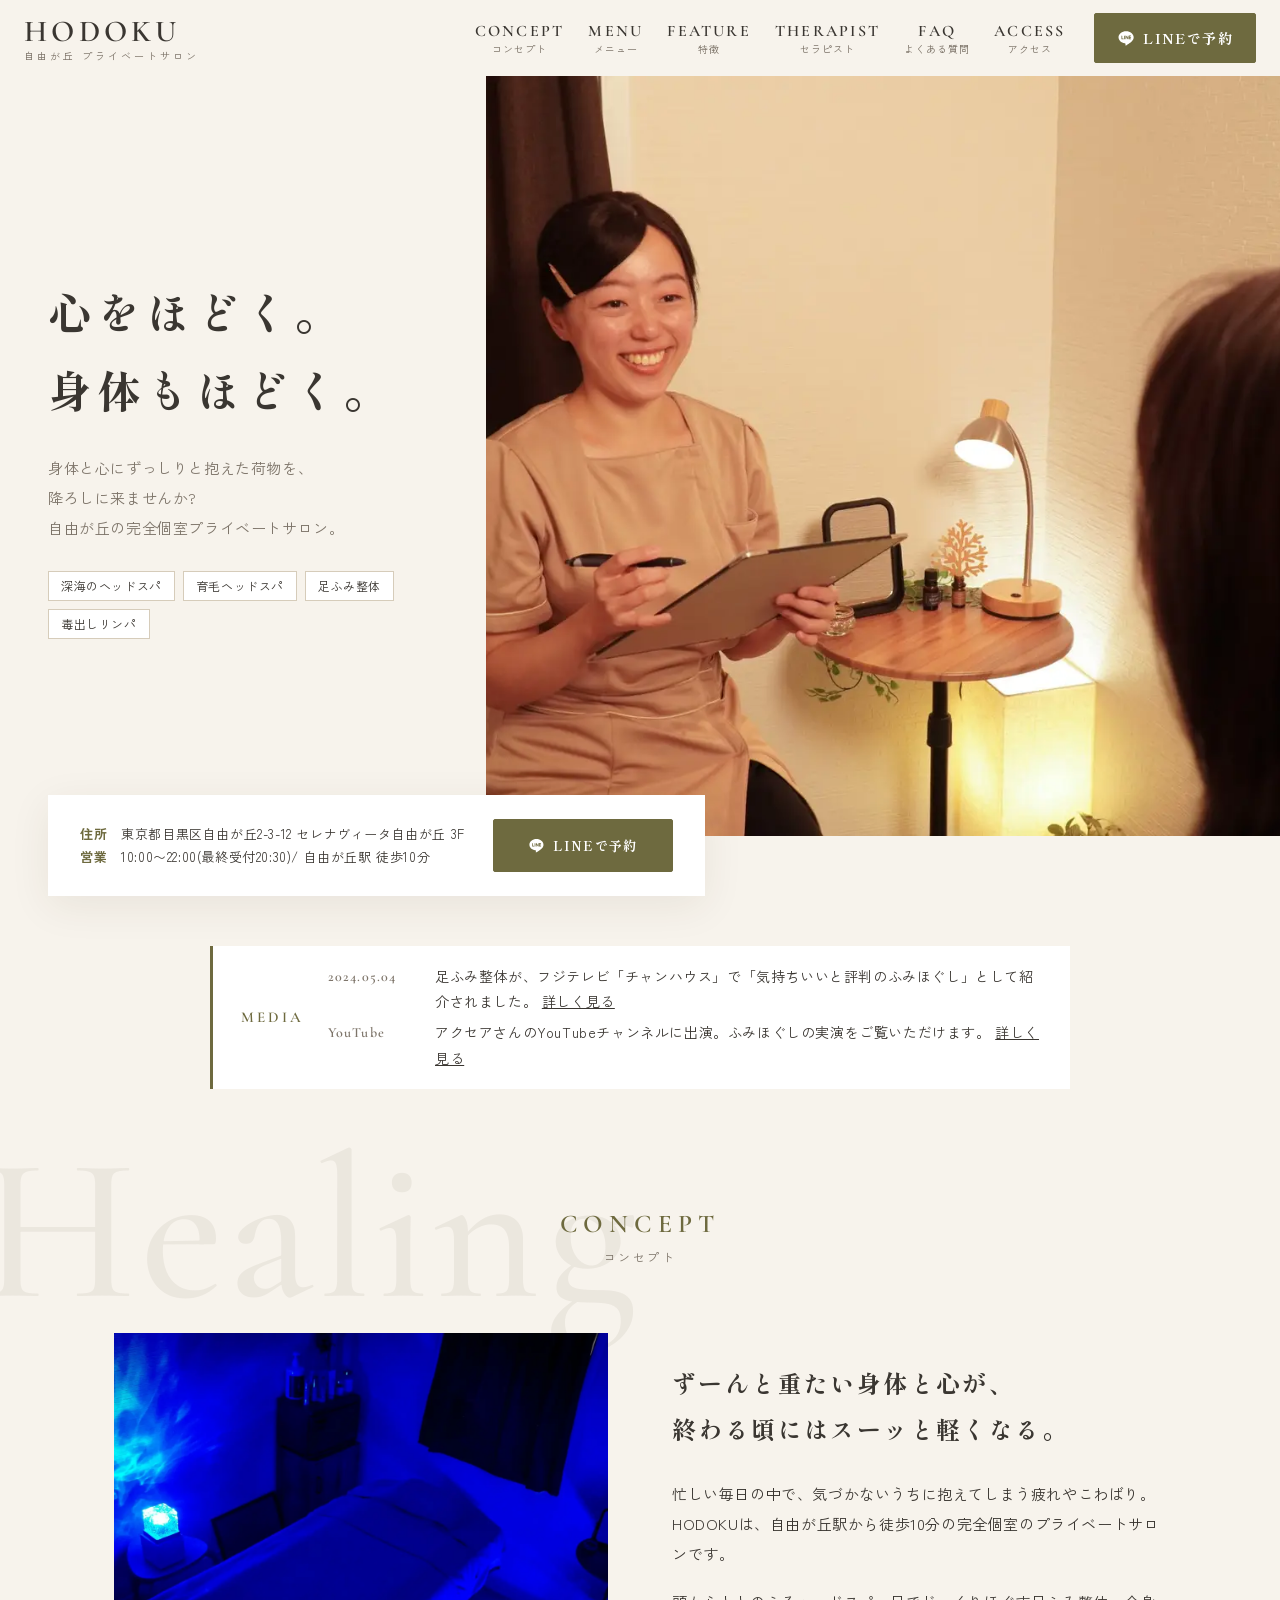
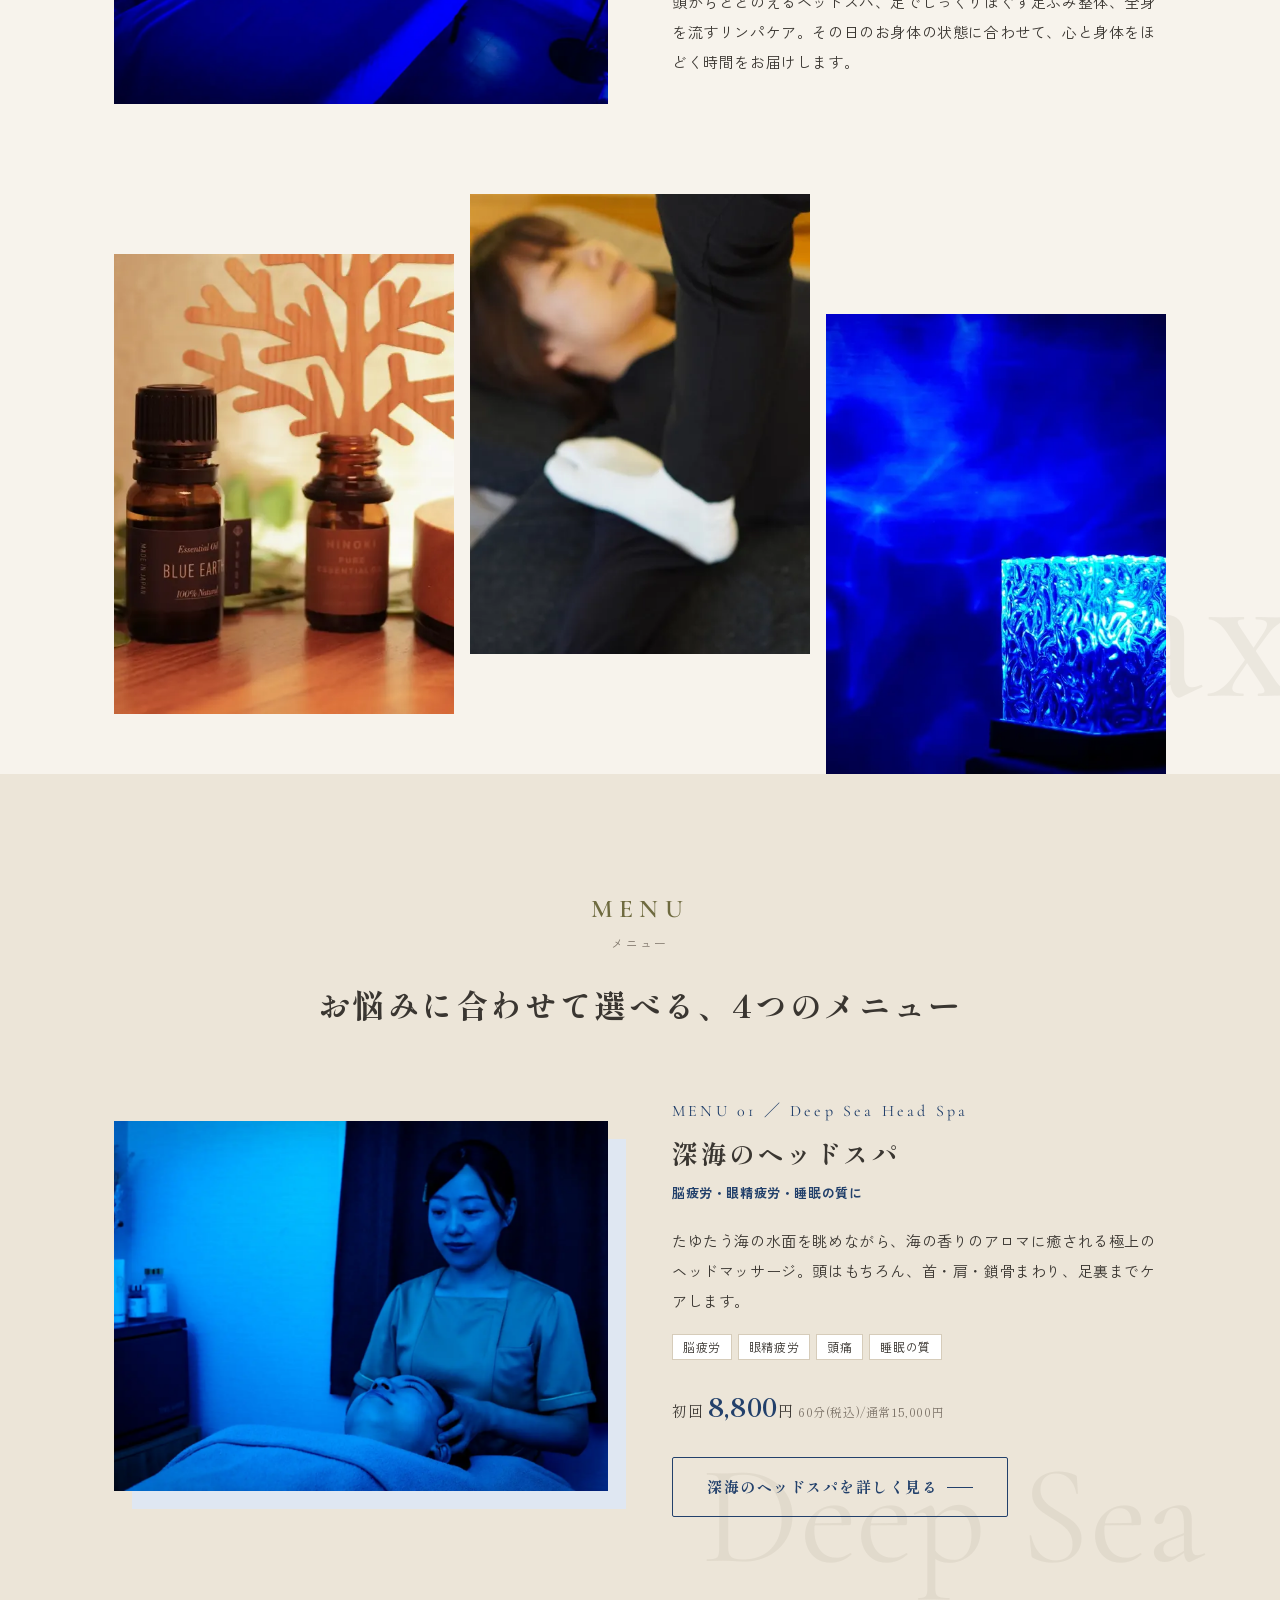
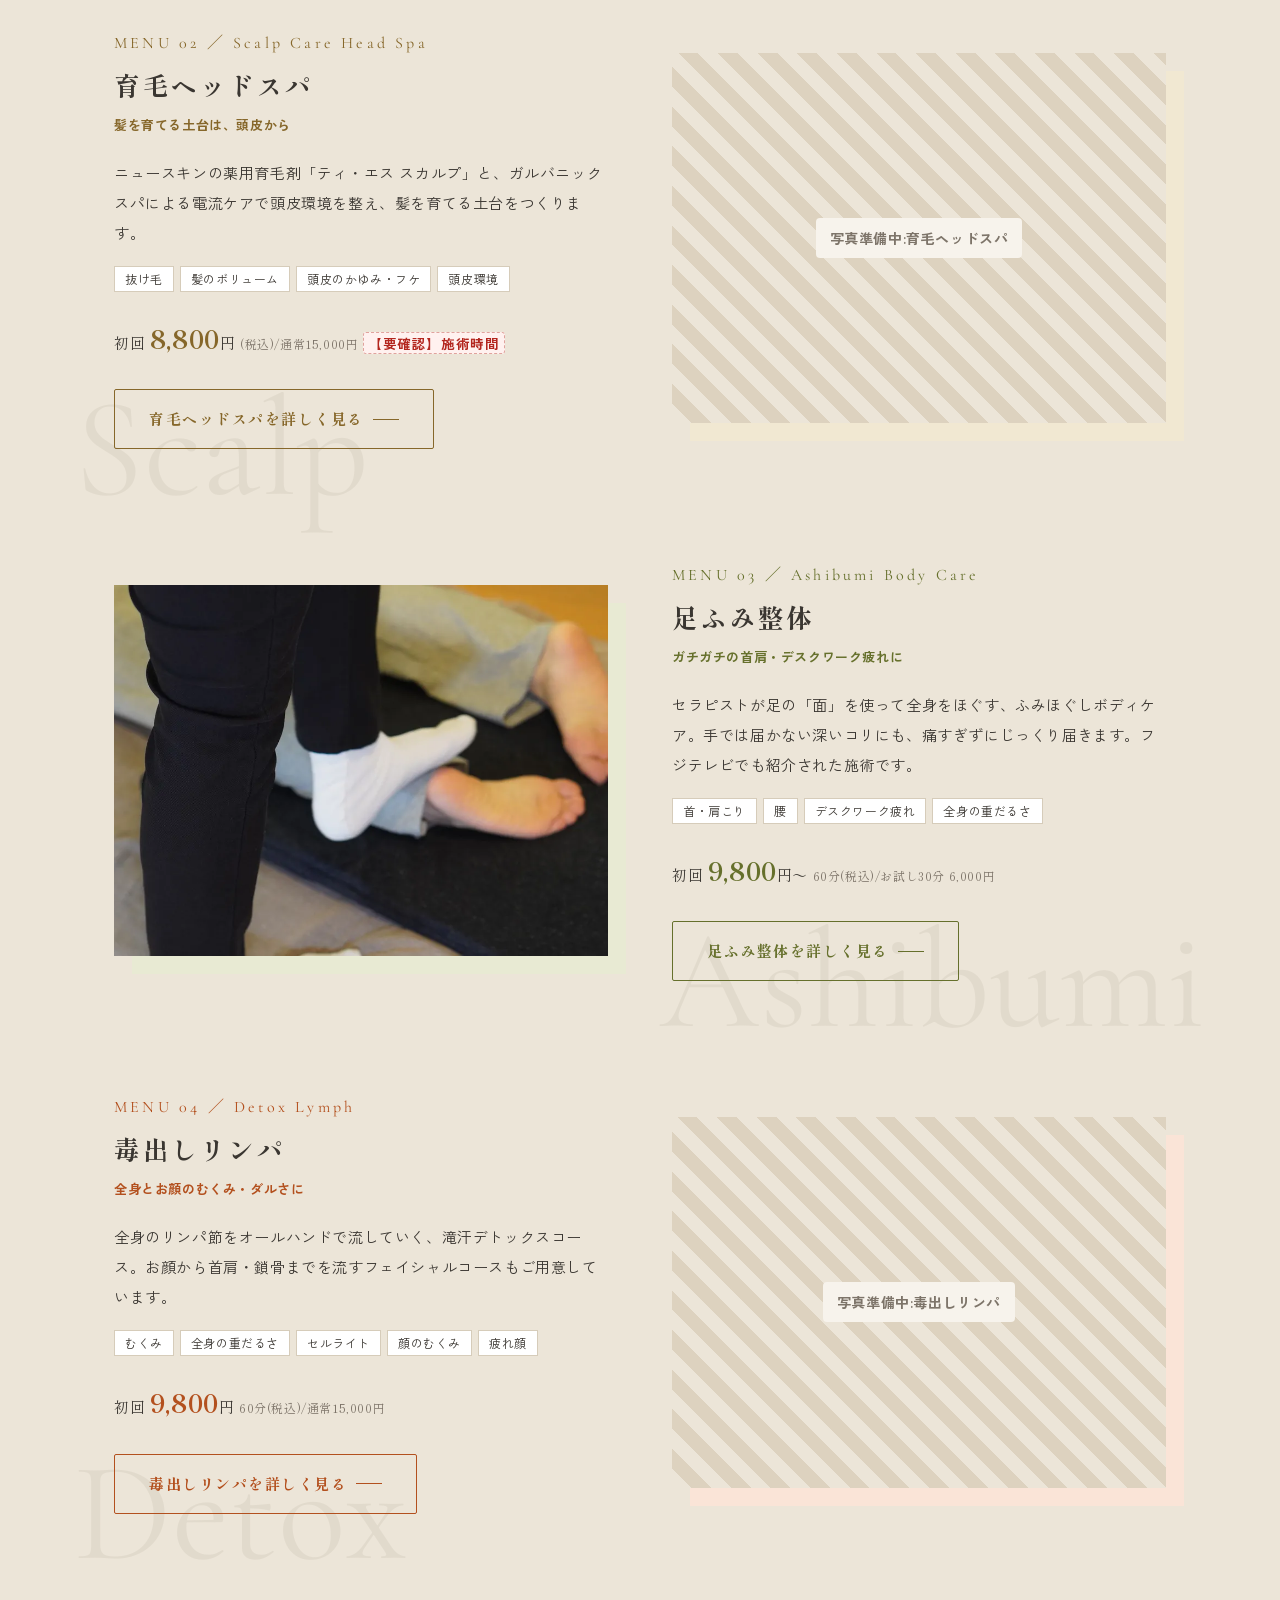
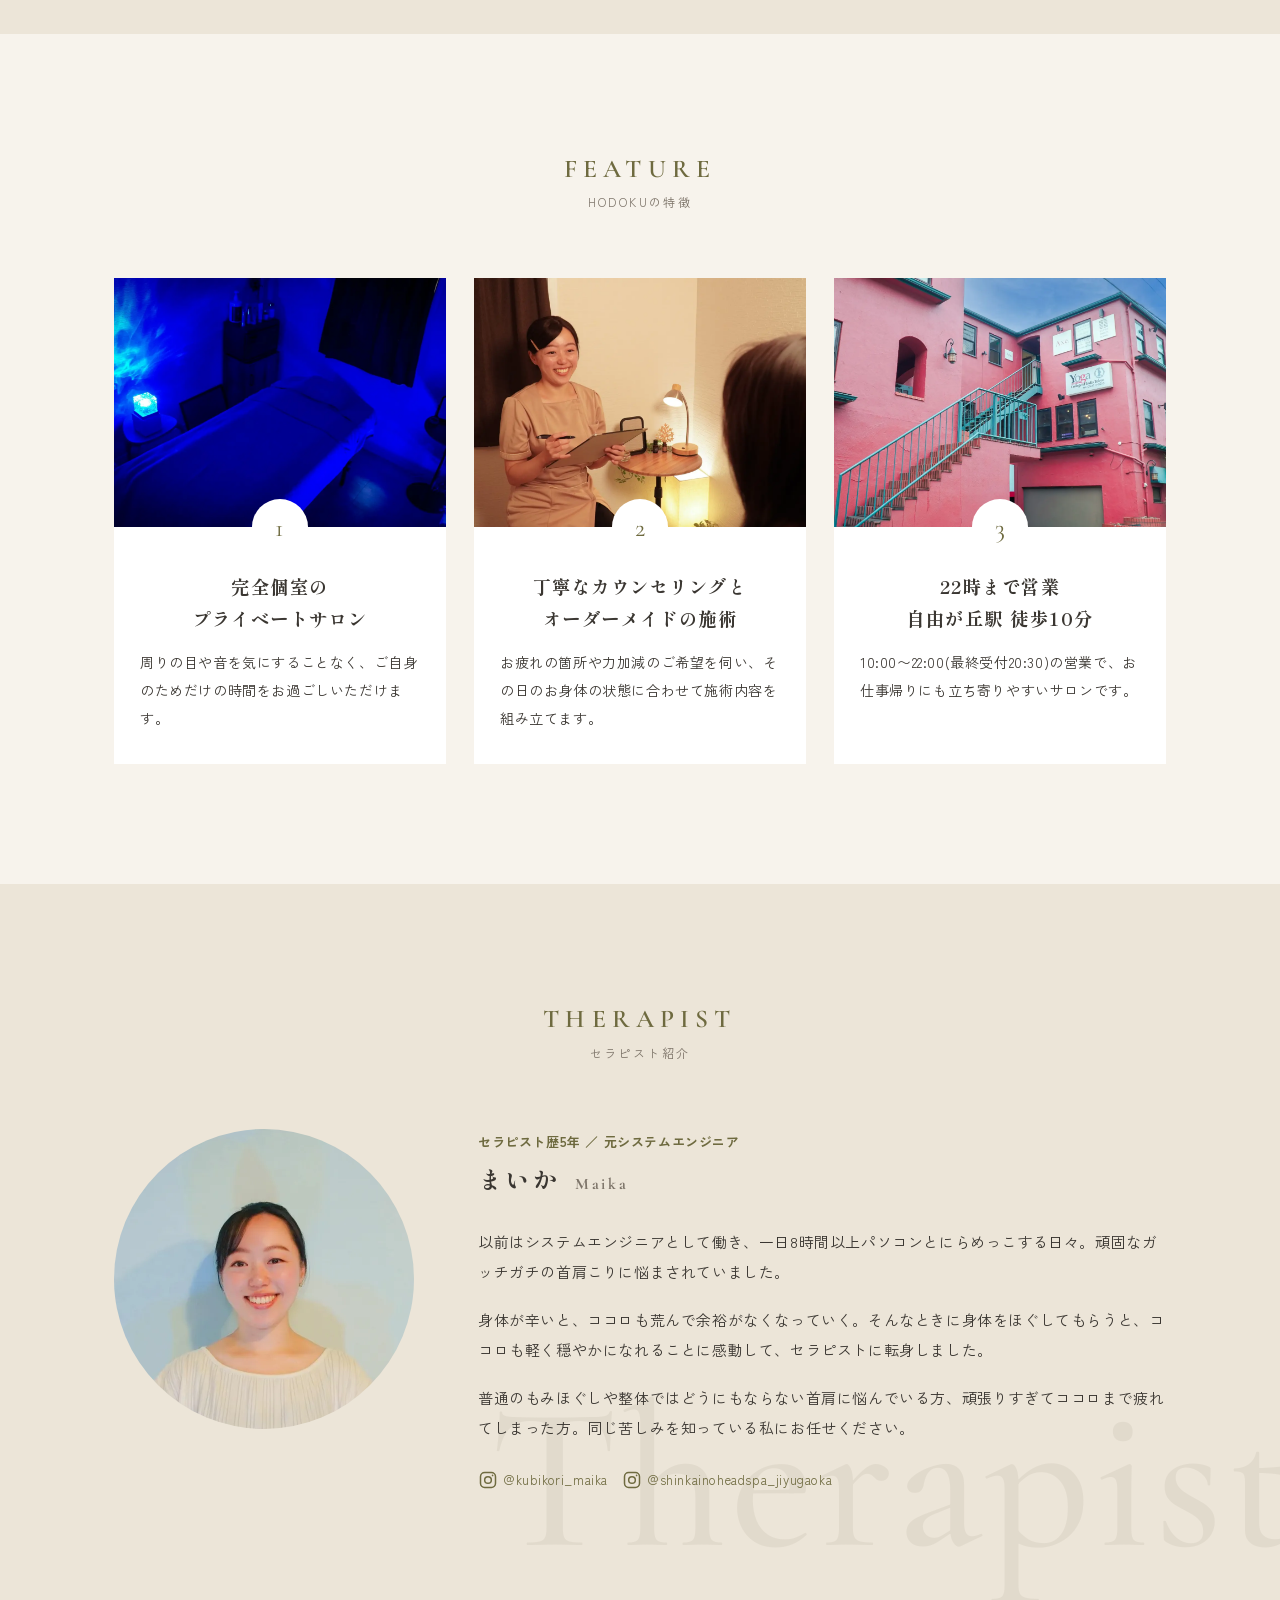
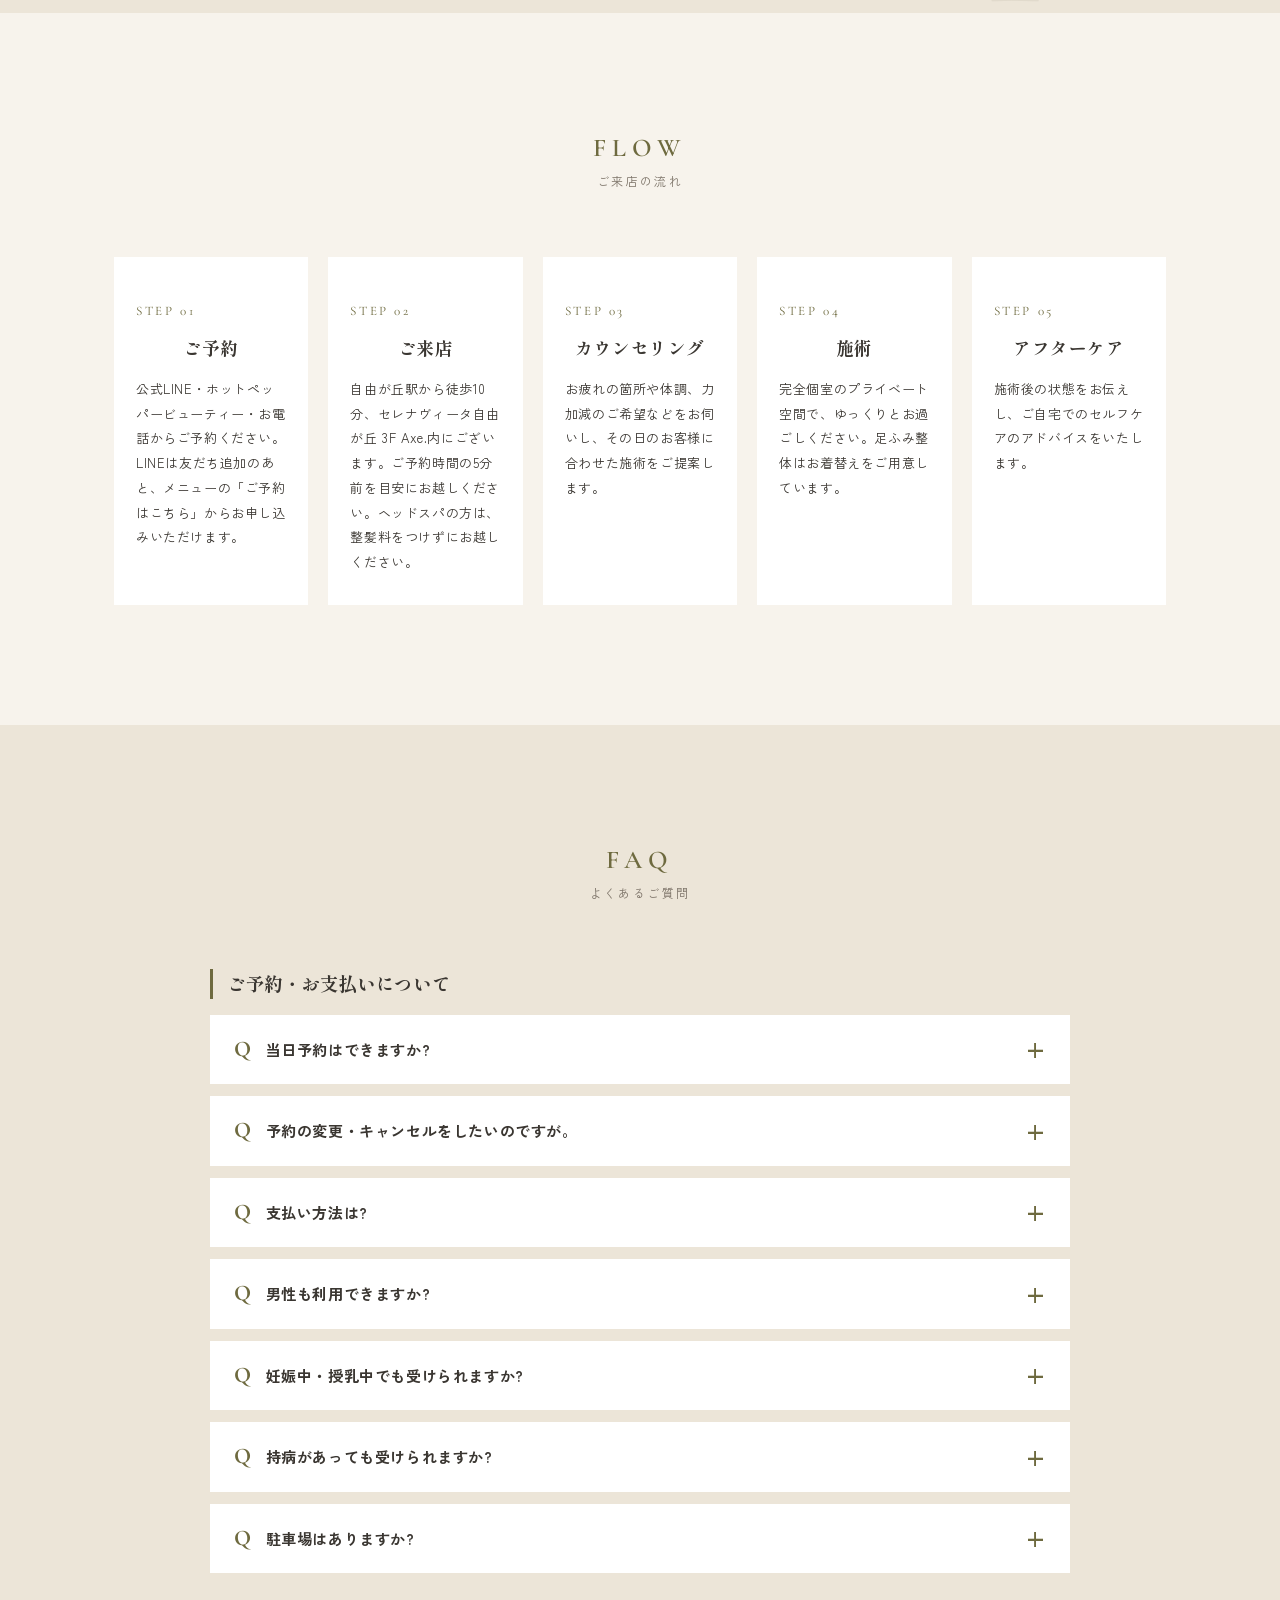
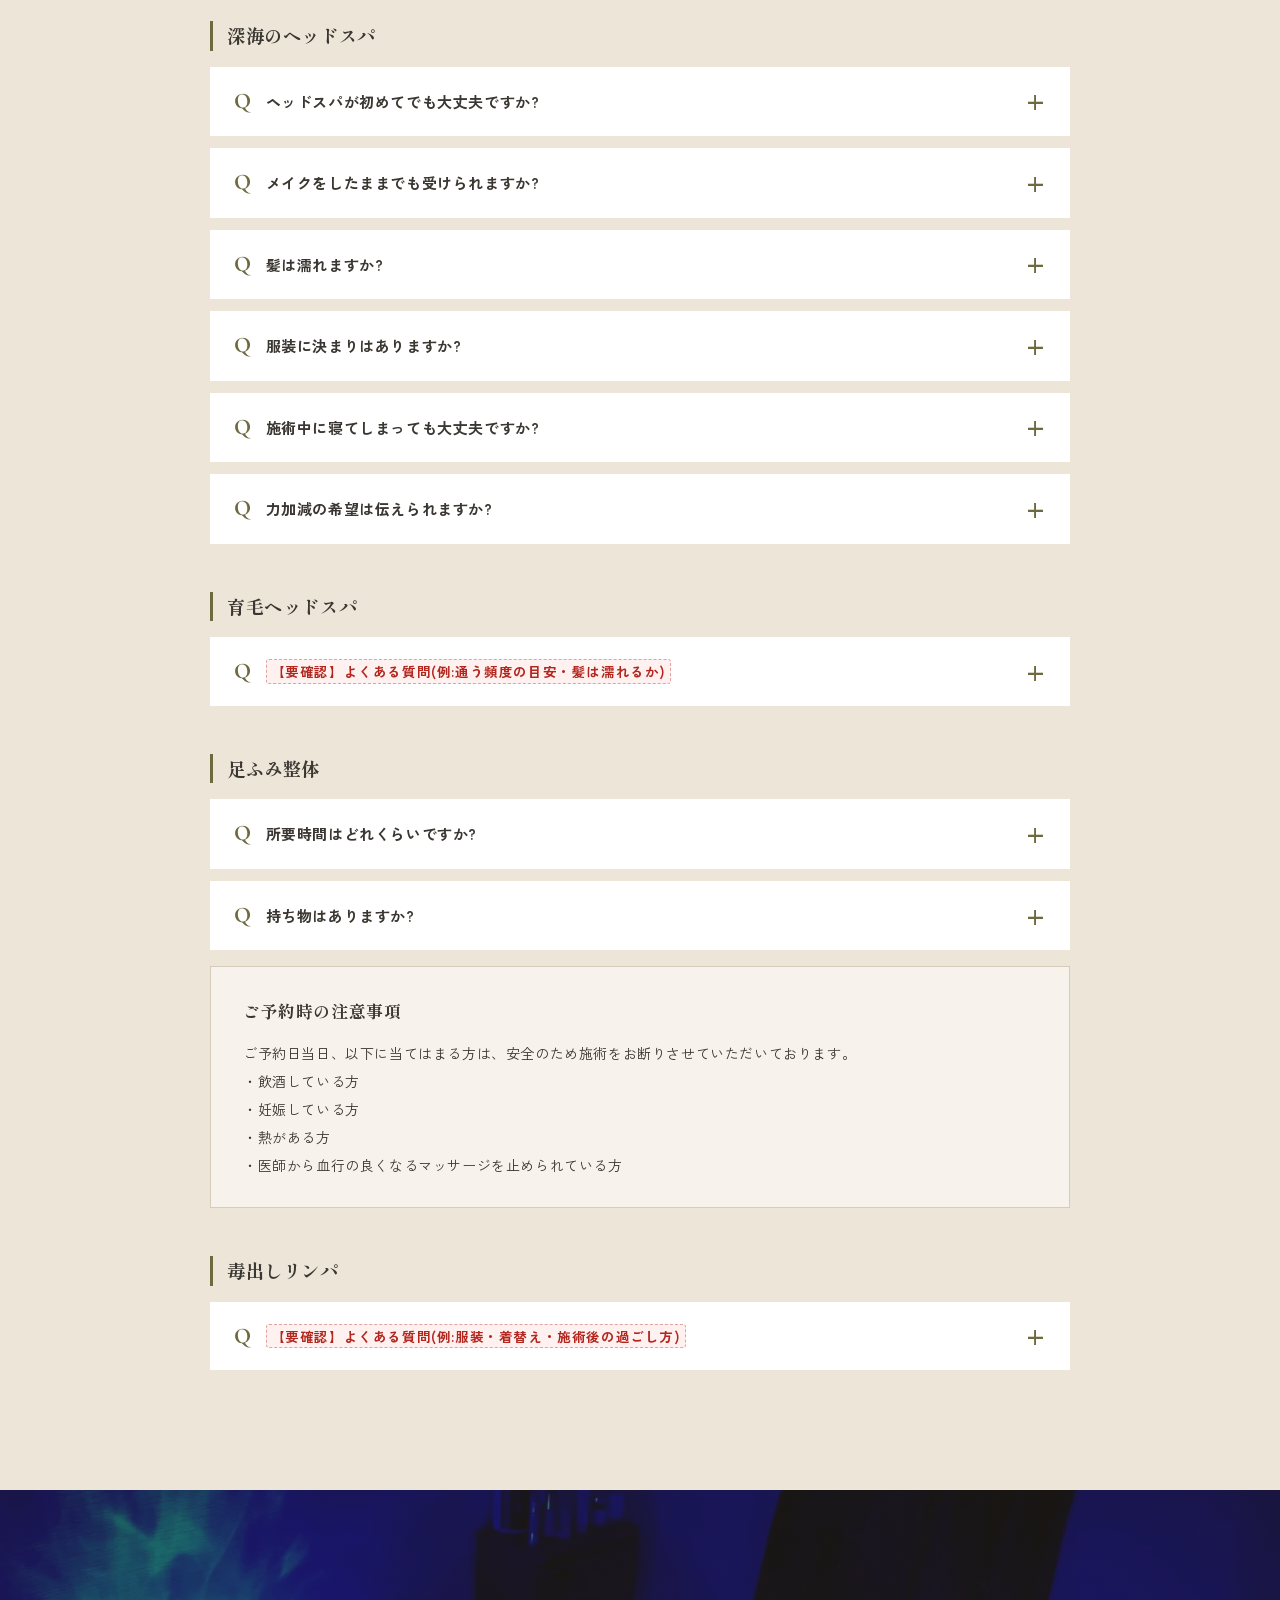
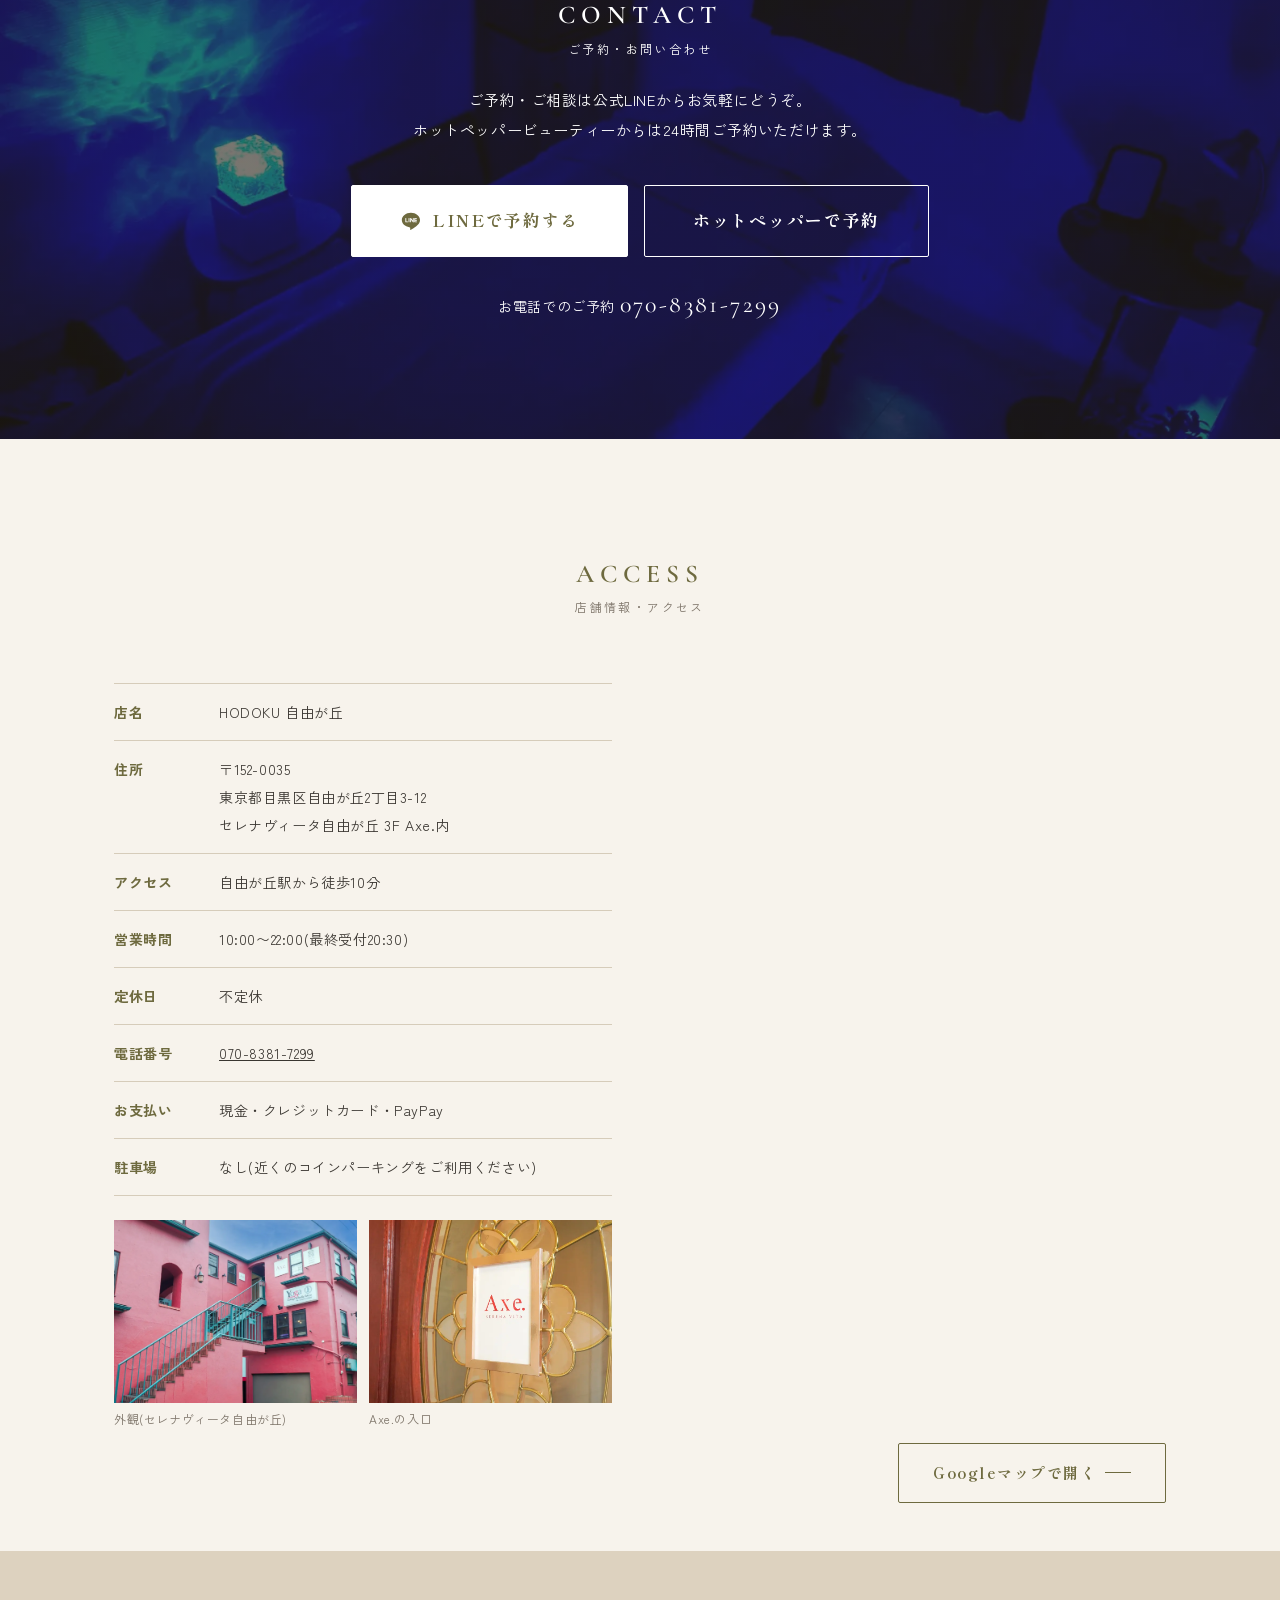
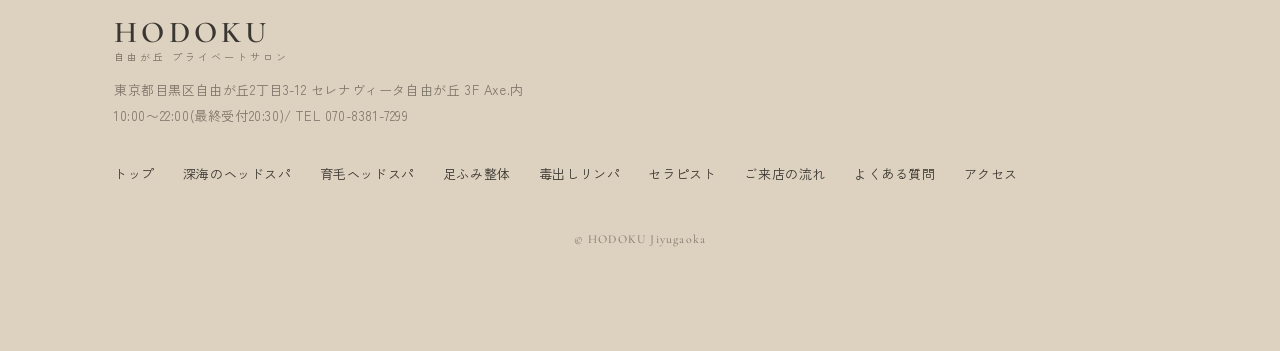
==== commit 25577f31: "Make the pregnancy policy salon-wide Pregnant clients are not treated in any menu; breastfeeding cli" ====
--- a/index.html
+++ b/index.html
@@ -18,7 +18,7 @@
   <link rel="preconnect" href="https://fonts.googleapis.com">
   <link rel="preconnect" href="https://fonts.gstatic.com" crossorigin>
   <link href="https://fonts.googleapis.com/css2?family=Shippori+Mincho:wght@500;700&family=Zen+Kaku+Gothic+New:wght@400;500;700&family=Cormorant+Garamond:wght@500;600&display=swap" rel="stylesheet">
-  <link rel="stylesheet" href="css/style.css?v=20261101c">
+  <link rel="stylesheet" href="css/style.css?v=20261101d">
 </head>
 <body id="top">
 
@@ -311,6 +311,14 @@
             <div class="faq-item__a"><p>はい、男性のお客様にもご利用いただけます。</p></div>
           </details>
           <details class="faq-item">
+            <summary>妊娠中・授乳中でも受けられますか?</summary>
+            <div class="faq-item__a"><p>妊娠中の方は、安全のため全メニューとも施術をお受けしておりません。授乳中の方はご利用いただけます。</p></div>
+          </details>
+          <details class="faq-item">
+            <summary>持病があっても受けられますか?</summary>
+            <div class="faq-item__a"><p>持病のある方、体調がすぐれない方は、ご予約時に事前にご相談ください。</p></div>
+          </details>
+          <details class="faq-item">
             <summary>駐車場はありますか?</summary>
             <div class="faq-item__a"><p>専用の駐車場はございません。近くのコインパーキングをご利用ください。</p></div>
           </details>
@@ -340,10 +348,6 @@
           <details class="faq-item">
             <summary>力加減の希望は伝えられますか?</summary>
             <div class="faq-item__a"><p>はい、施術前・施術中どちらでもお気軽にお申し付けください。</p></div>
-          </details>
-          <details class="faq-item">
-            <summary>妊娠中や持病があっても受けられますか?</summary>
-            <div class="faq-item__a"><p>妊娠中の方、持病のある方、体調がすぐれない方は、ご予約時に事前にご相談ください。</p></div>
           </details>
         </div>
         <div class="faq-group">
@@ -457,6 +461,6 @@
   </div>
   <a href="#top" class="pagetop" id="pagetop" aria-label="ページの先頭へ">PAGE<br>TOP</a>
 
-  <script src="js/main.js?v=20261101c"></script>
+  <script src="js/main.js?v=20261101d"></script>
 </body>
 </html>
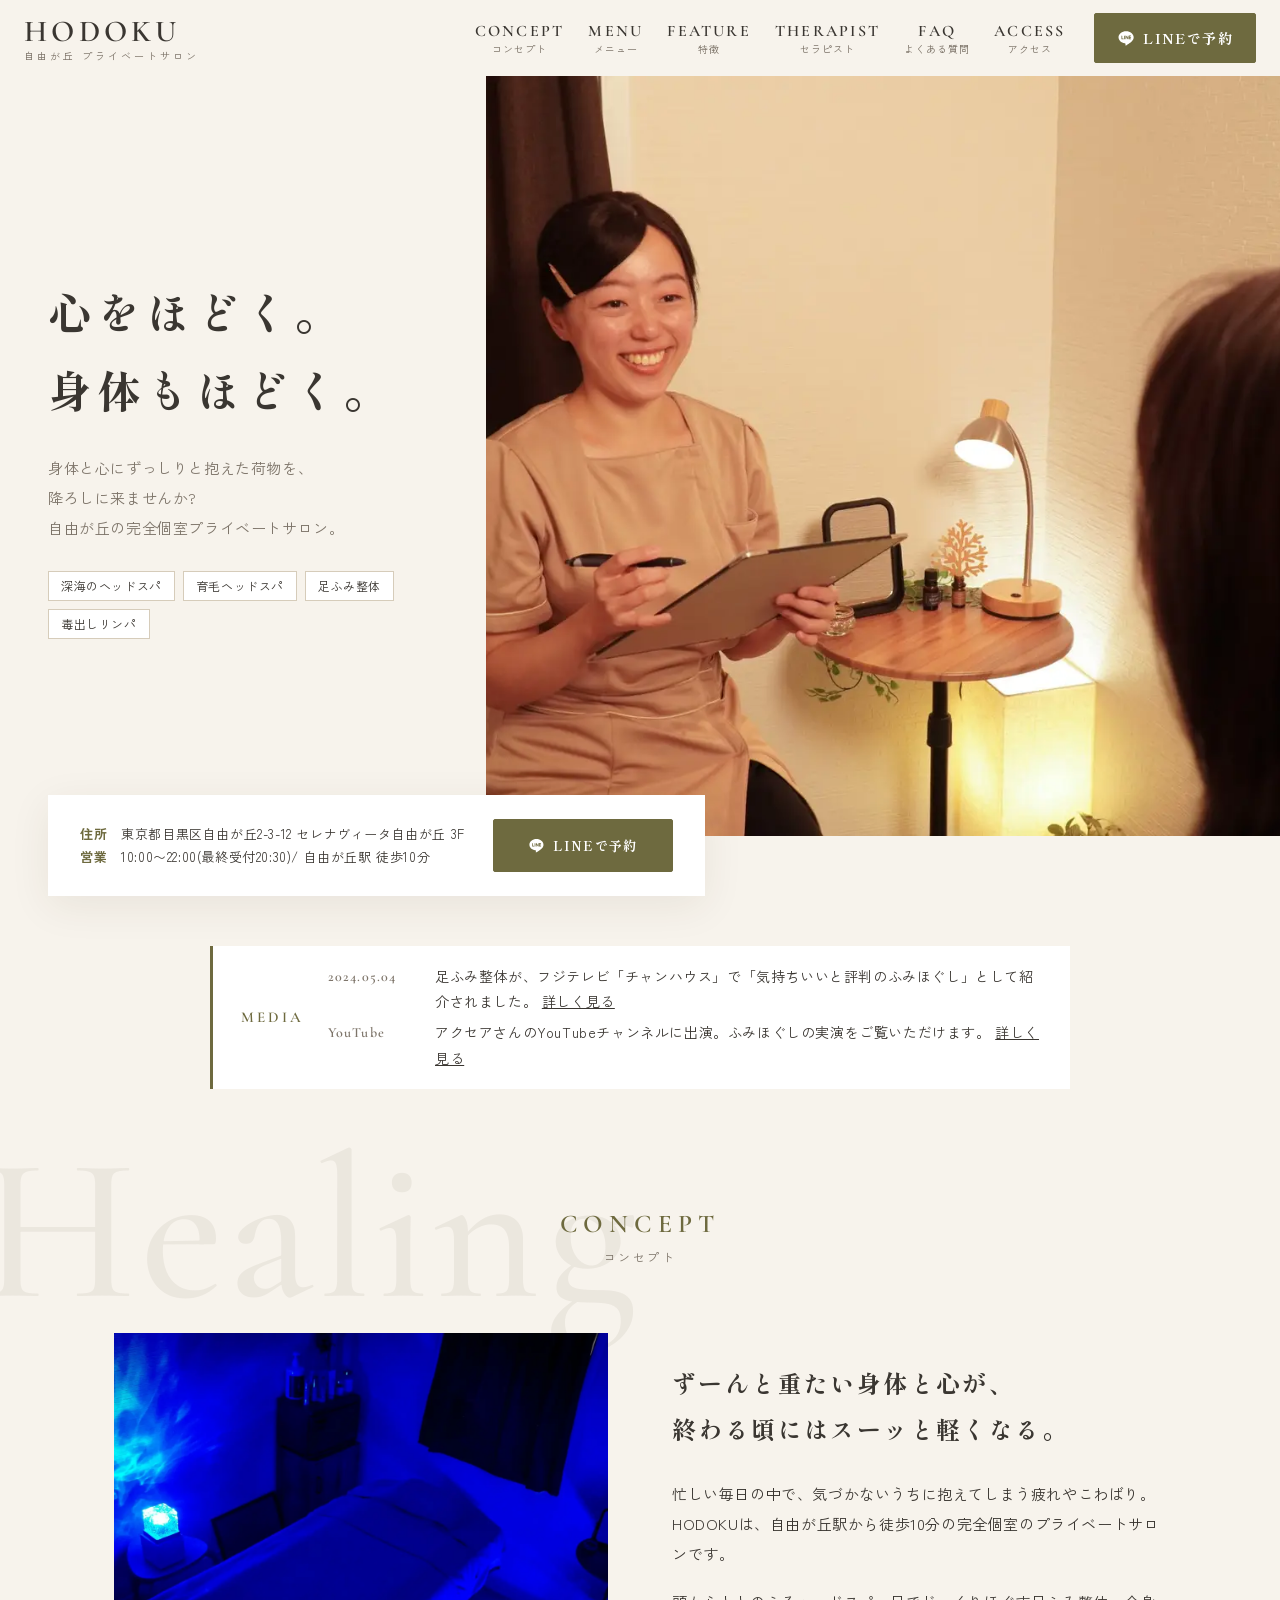
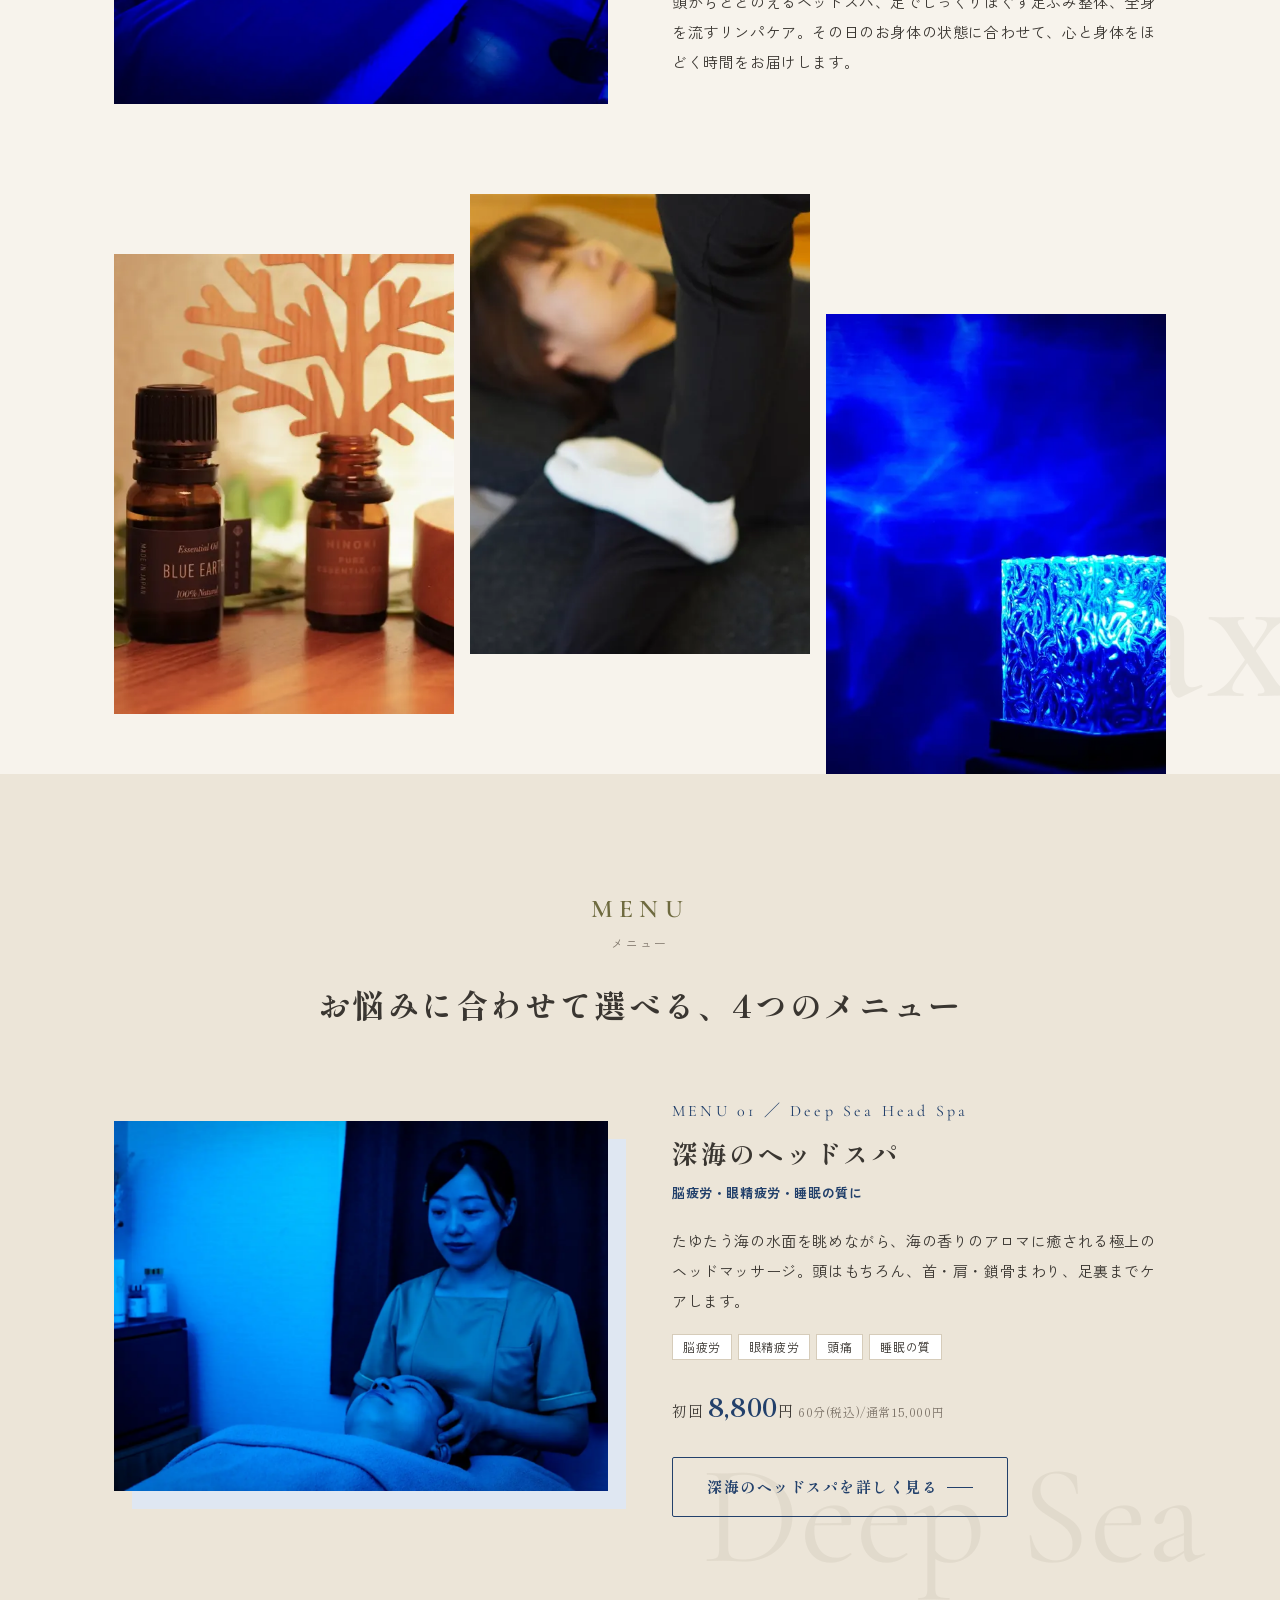
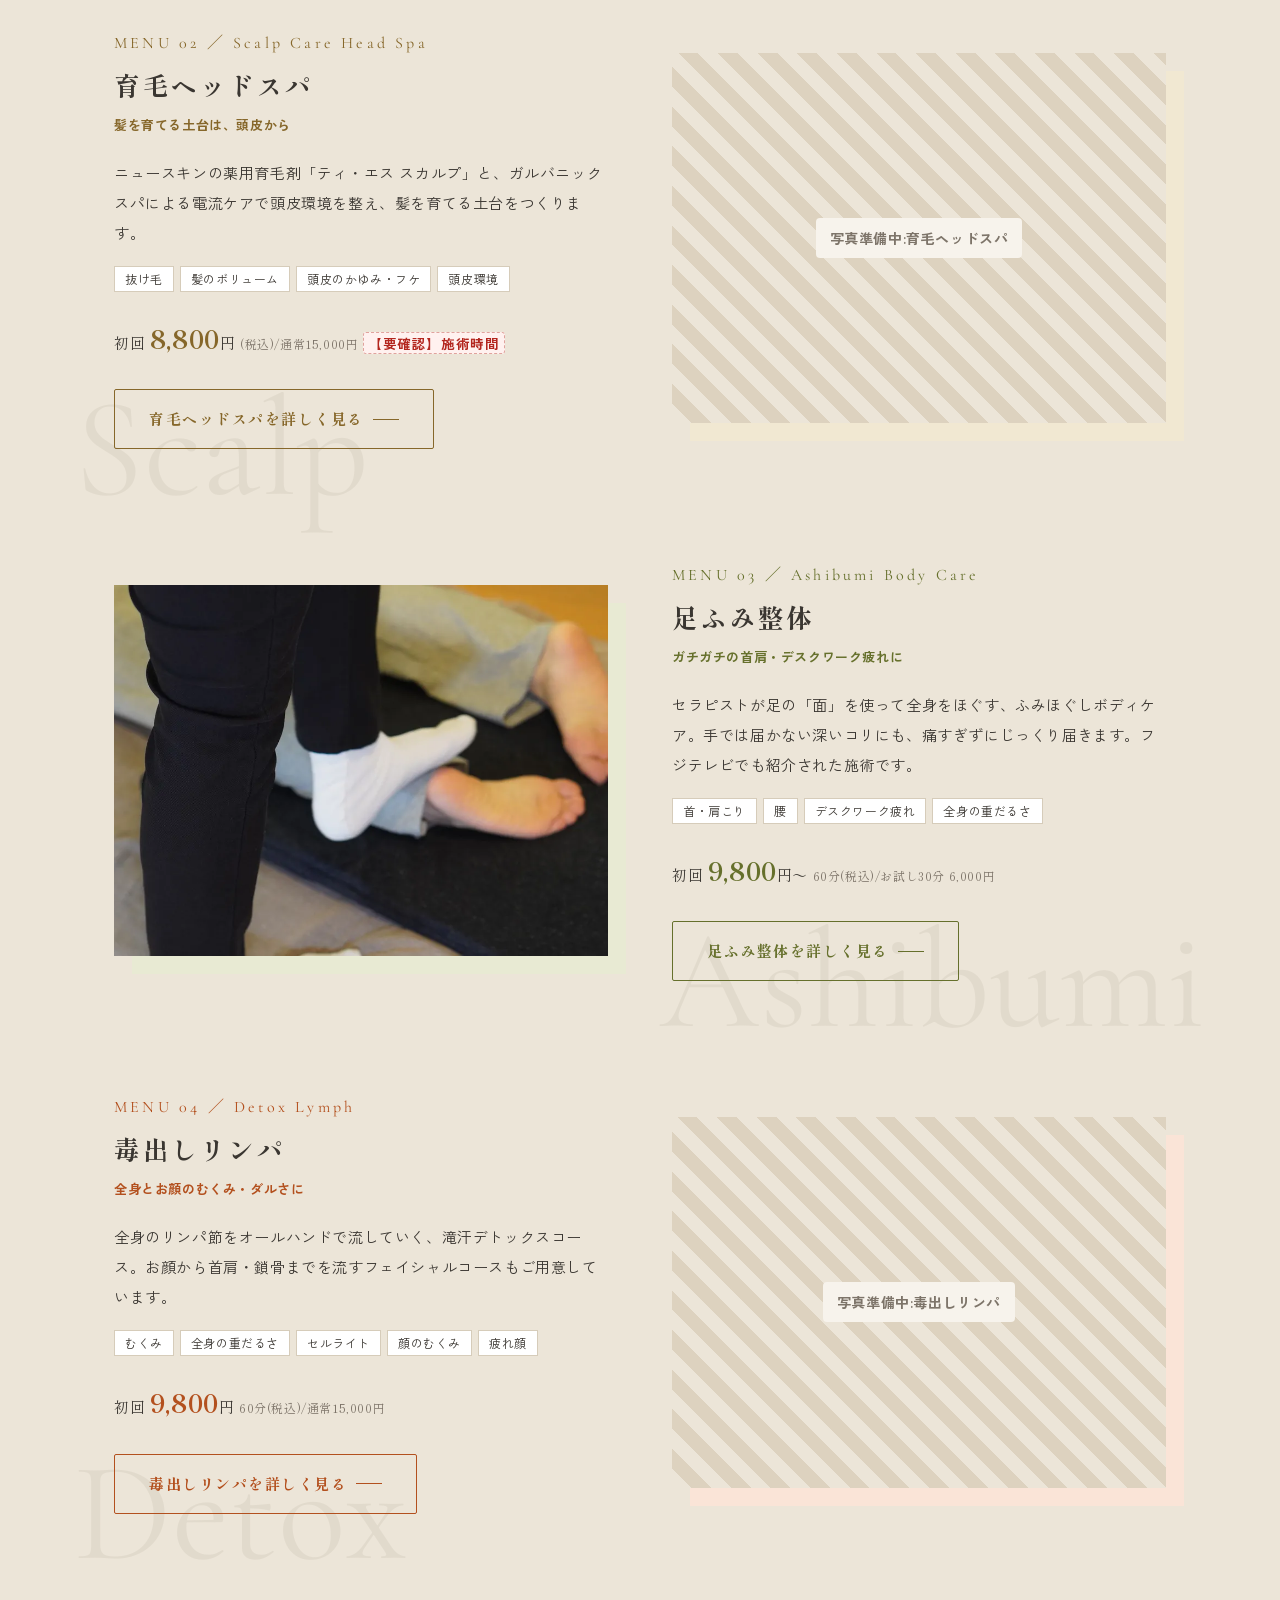
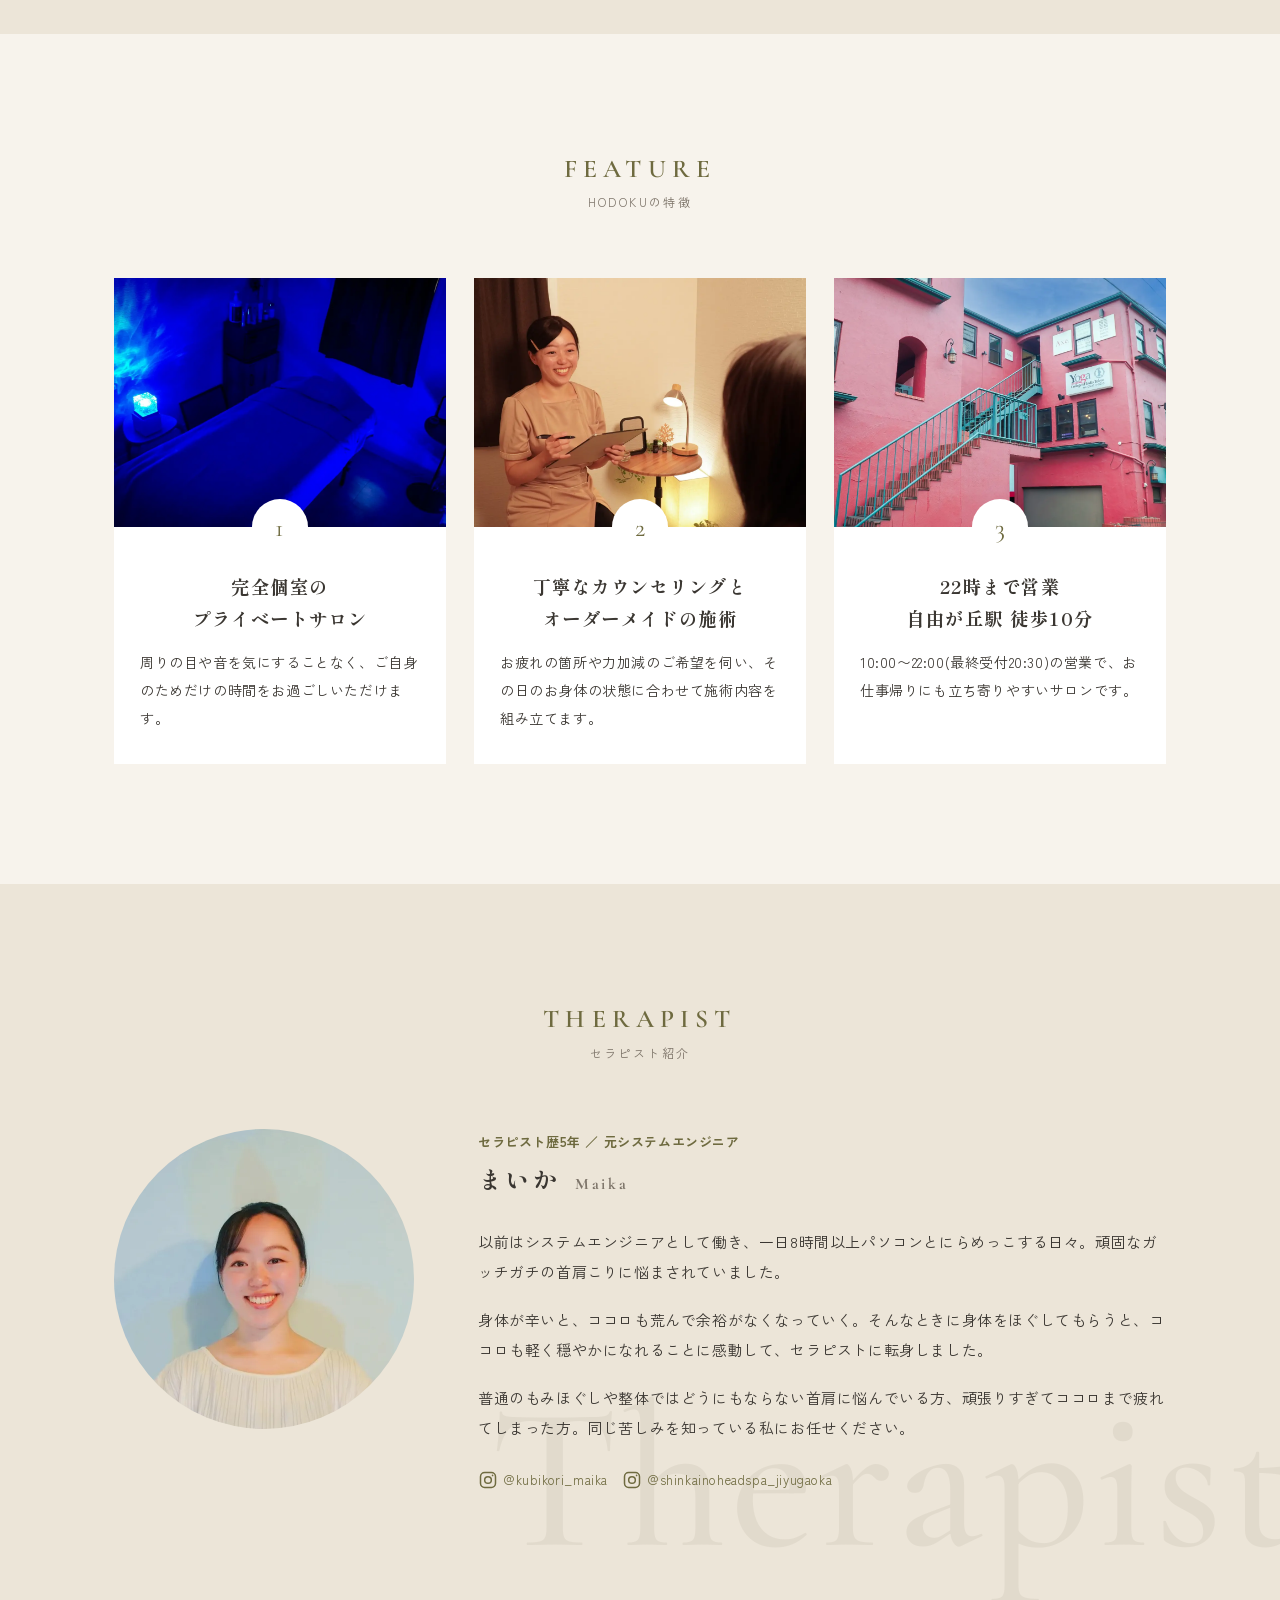
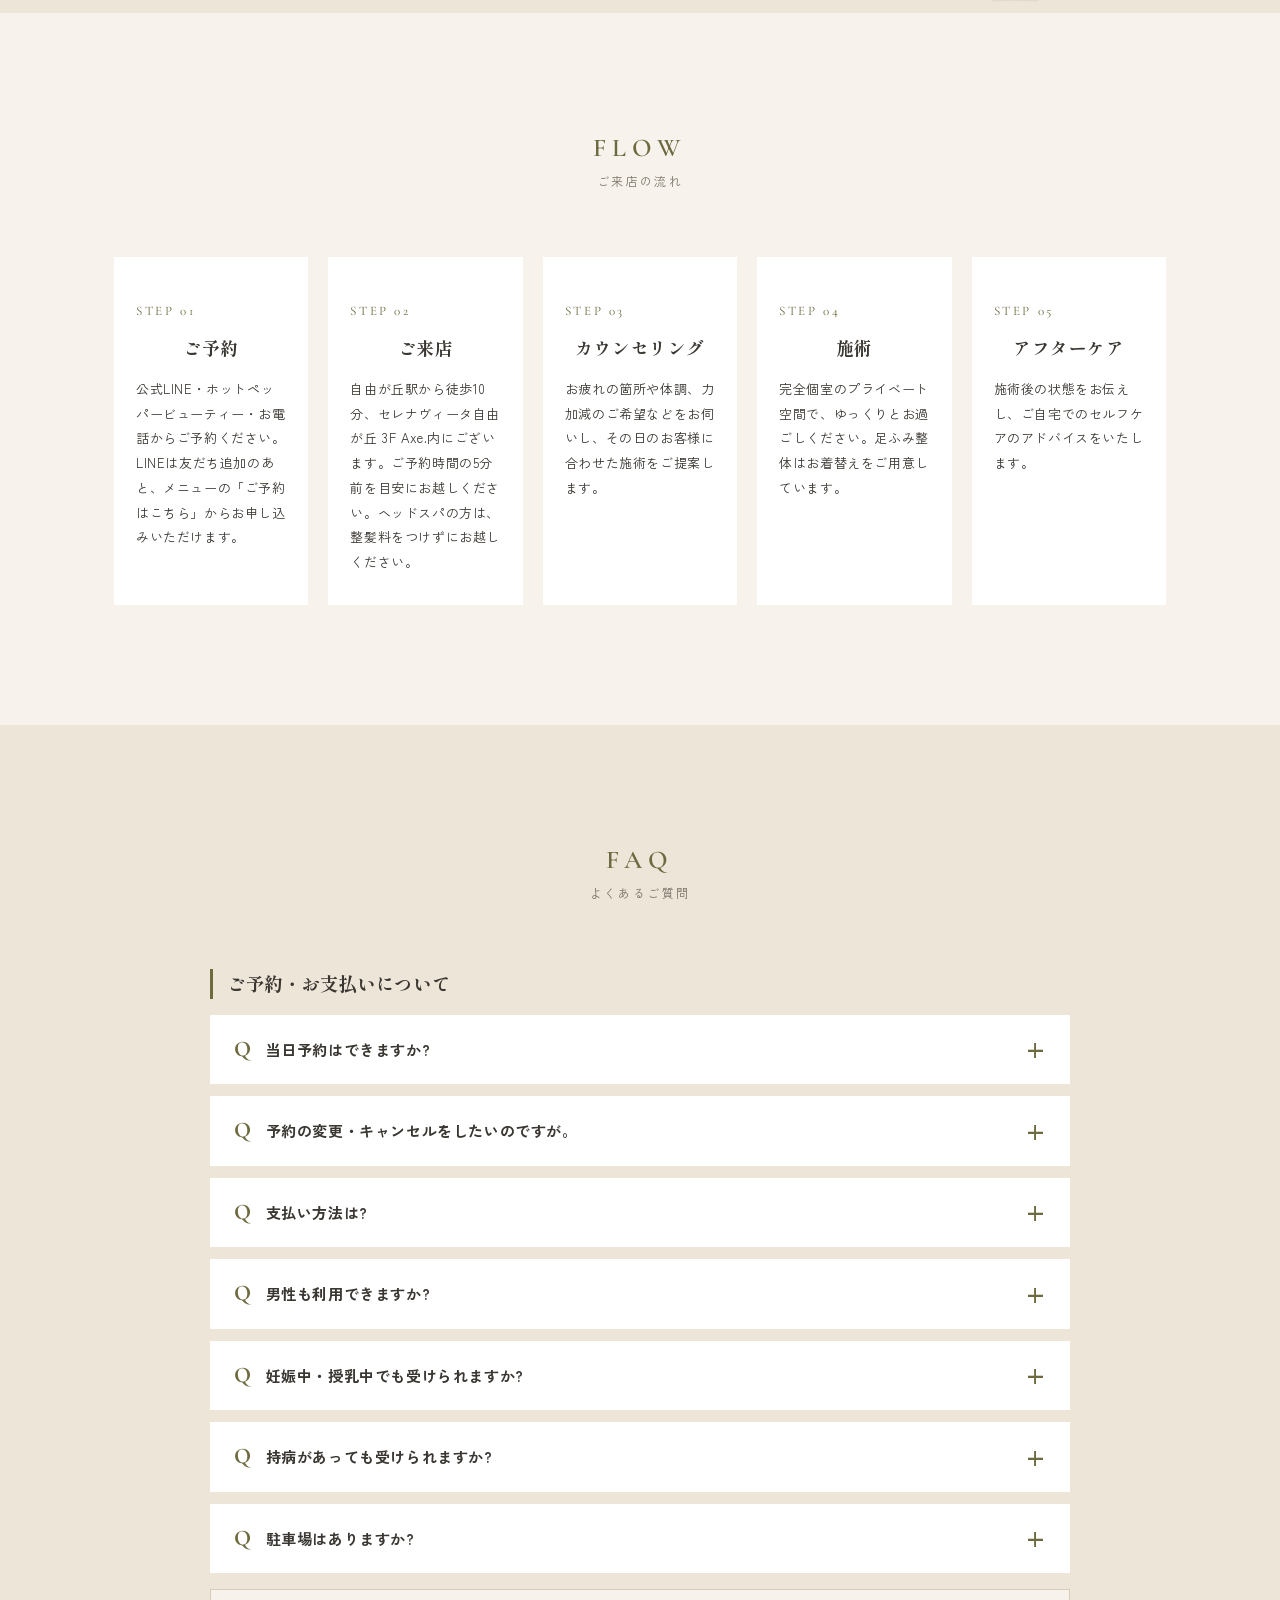
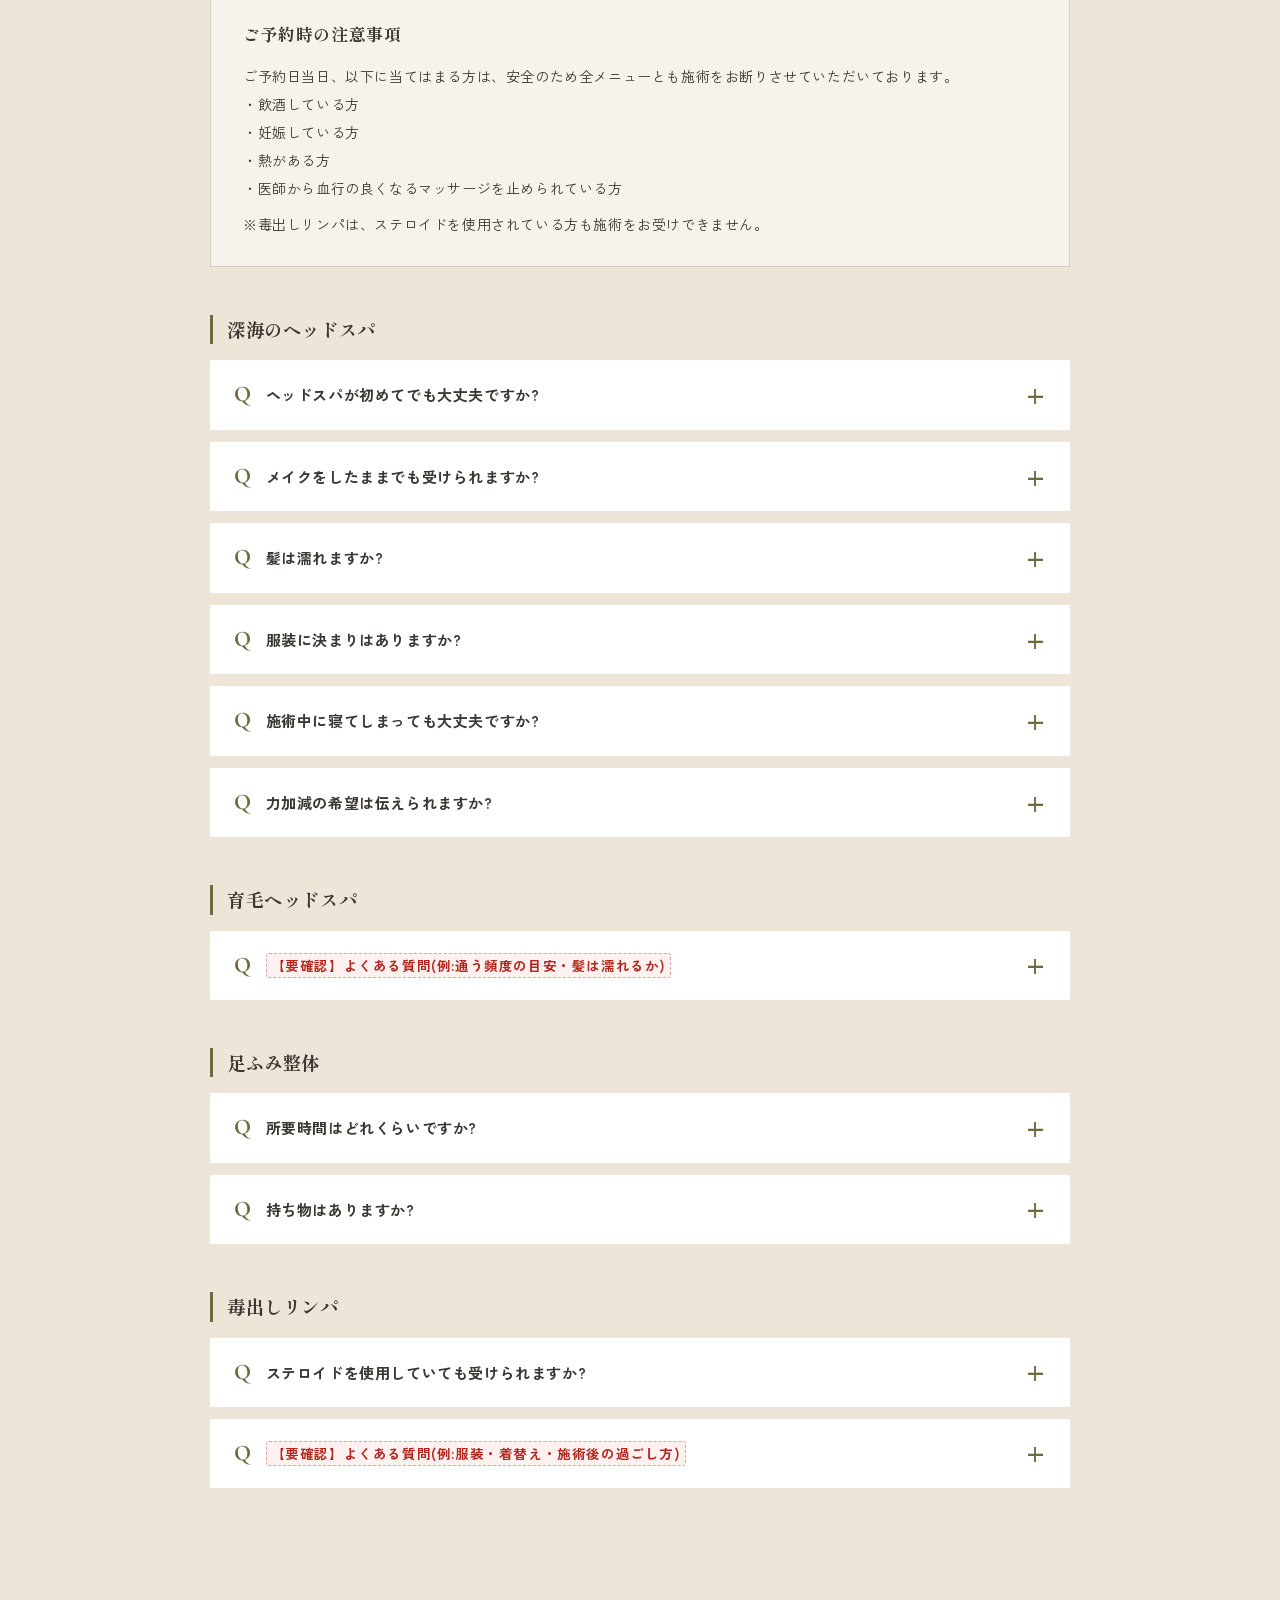
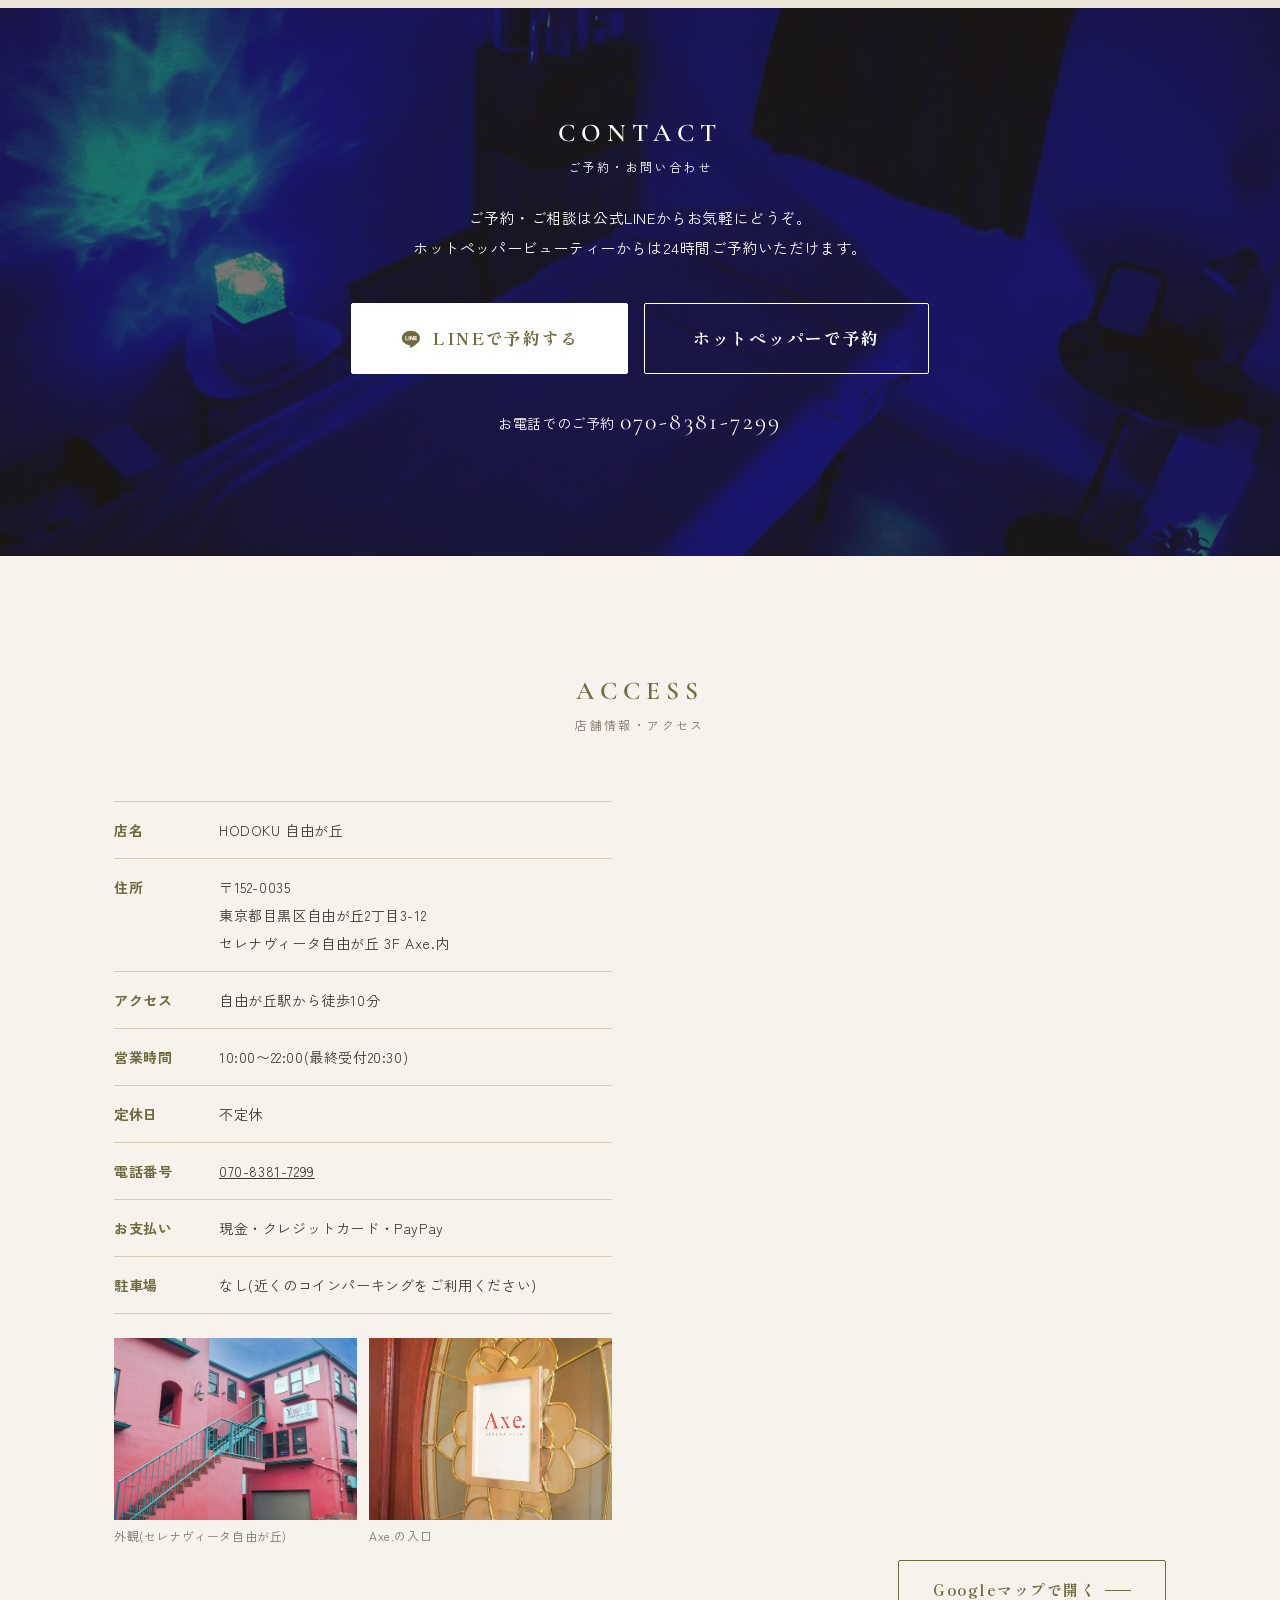
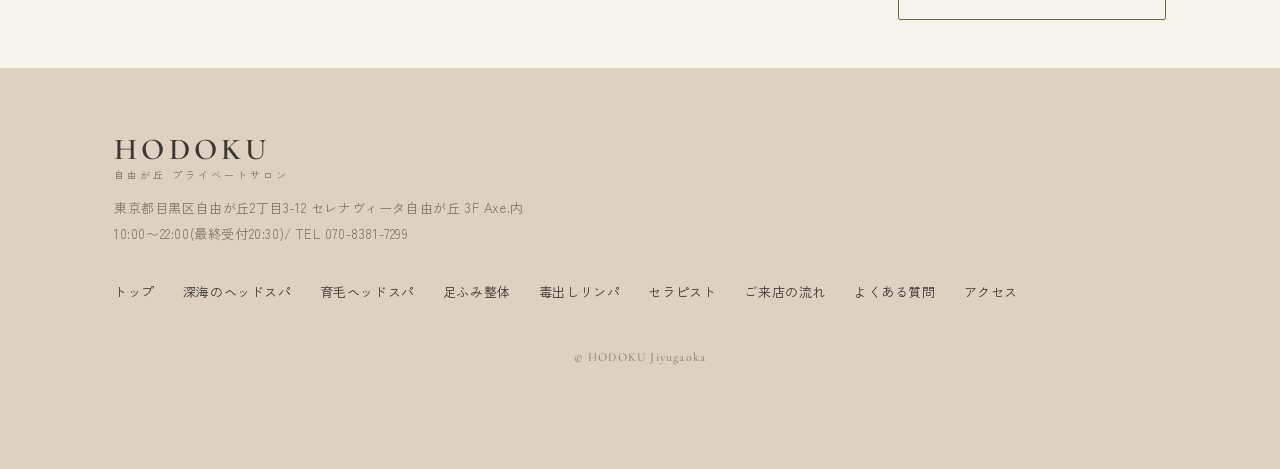
==== commit 237e9d77: "Make the booking cautions salon-wide and add the steroid rule The day-of cautions (drinking, pregnan" ====
--- a/index.html
+++ b/index.html
@@ -18,7 +18,7 @@
   <link rel="preconnect" href="https://fonts.googleapis.com">
   <link rel="preconnect" href="https://fonts.gstatic.com" crossorigin>
   <link href="https://fonts.googleapis.com/css2?family=Shippori+Mincho:wght@500;700&family=Zen+Kaku+Gothic+New:wght@400;500;700&family=Cormorant+Garamond:wght@500;600&display=swap" rel="stylesheet">
-  <link rel="stylesheet" href="css/style.css?v=20261101d">
+  <link rel="stylesheet" href="css/style.css?v=20261101e">
 </head>
 <body id="top">
 
@@ -322,6 +322,12 @@
             <summary>駐車場はありますか?</summary>
             <div class="faq-item__a"><p>専用の駐車場はございません。近くのコインパーキングをご利用ください。</p></div>
           </details>
+          <div class="caution">
+            <h3>ご予約時の注意事項</h3>
+            <p>ご予約日当日、以下に当てはまる方は、安全のため全メニューとも施術をお断りさせていただいております。</p>
+            <ul><li>飲酒している方</li><li>妊娠している方</li><li>熱がある方</li><li>医師から血行の良くなるマッサージを止められている方</li></ul>
+            <p style="margin-top:8px">※毒出しリンパは、ステロイドを使用されている方も施術をお受けできません。</p>
+          </div>
         </div>
         <div class="faq-group">
           <h3 class="faq-group__title">深海のヘッドスパ</h3>
@@ -367,14 +373,13 @@
             <summary>持ち物はありますか?</summary>
             <div class="faq-item__a"><p>特にございません。お着替えをご用意していますので、手ぶらでお越しください。(ちょこっとお試し30分はお着替えがないため、ゆとりのあるパンツスタイルでお越しください)</p></div>
           </details>
-          <div class="caution">
-            <h3>ご予約時の注意事項</h3>
-            <p>ご予約日当日、以下に当てはまる方は、安全のため施術をお断りさせていただいております。</p>
-            <ul><li>飲酒している方</li><li>妊娠している方</li><li>熱がある方</li><li>医師から血行の良くなるマッサージを止められている方</li></ul>
-          </div>
         </div>
         <div class="faq-group">
           <h3 class="faq-group__title">毒出しリンパ</h3>
+          <details class="faq-item">
+            <summary>ステロイドを使用していても受けられますか?</summary>
+            <div class="faq-item__a"><p>ステロイドを使用されている方は、毒出しリンパの施術をお受けできません。</p></div>
+          </details>
           <details class="faq-item">
             <summary><span class="todo">【要確認】よくある質問(例:服装・着替え・施術後の過ごし方)</span></summary>
             <div class="faq-item__a"><p><span class="todo">【要確認】回答</span></p></div>
@@ -461,6 +466,6 @@
   </div>
   <a href="#top" class="pagetop" id="pagetop" aria-label="ページの先頭へ">PAGE<br>TOP</a>
 
-  <script src="js/main.js?v=20261101d"></script>
+  <script src="js/main.js?v=20261101e"></script>
 </body>
 </html>
